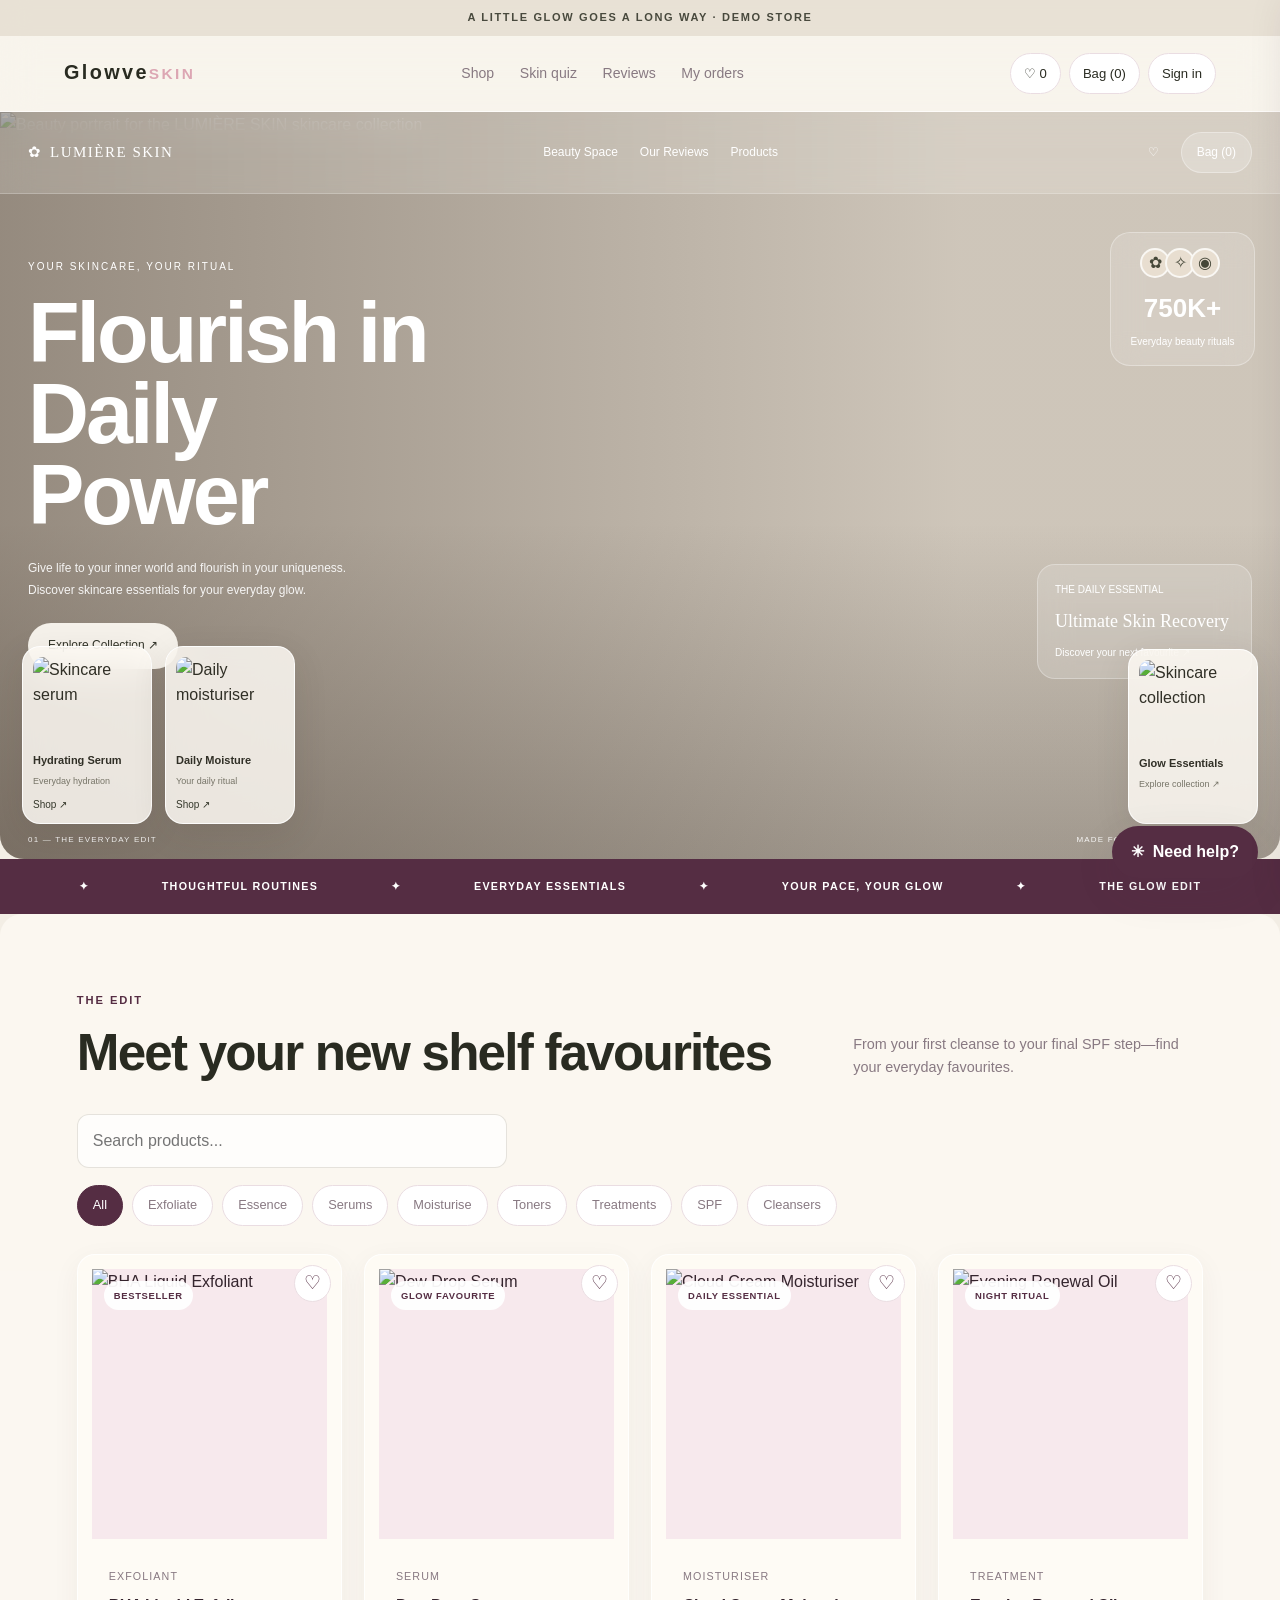
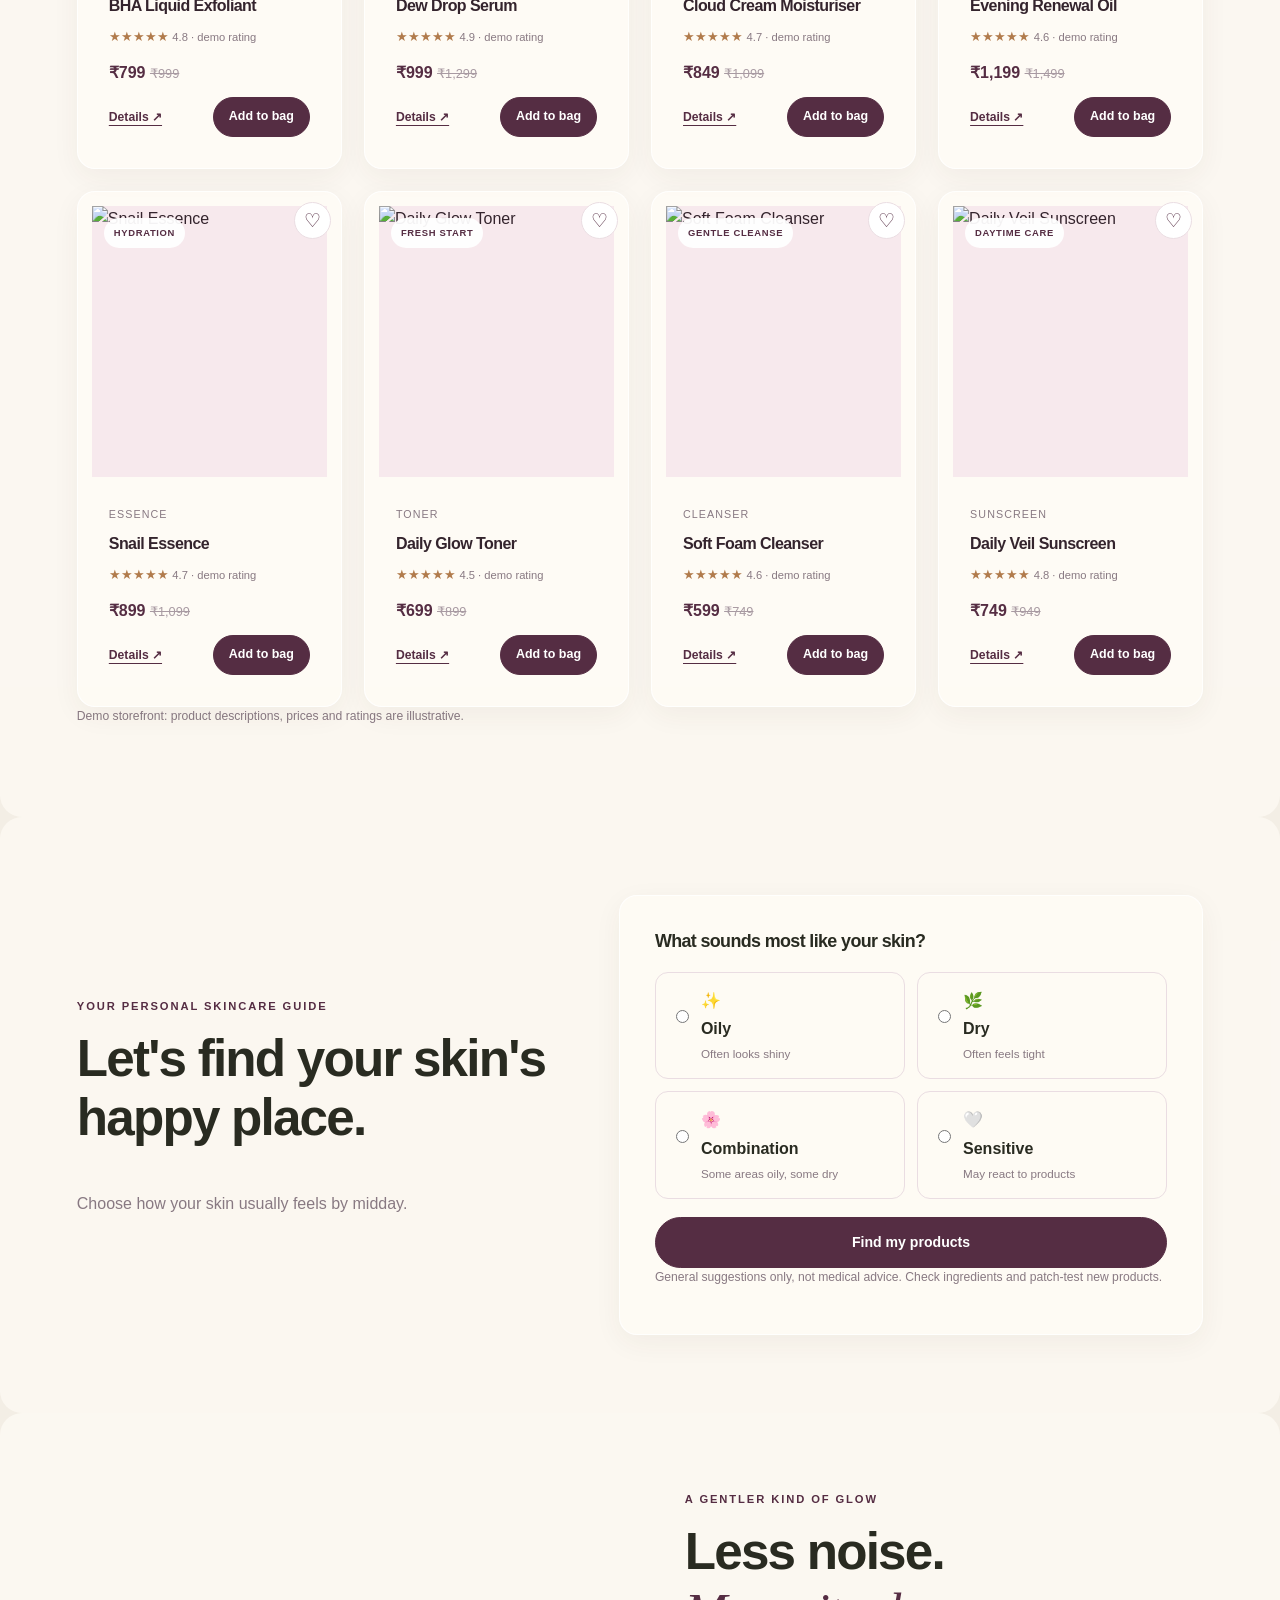
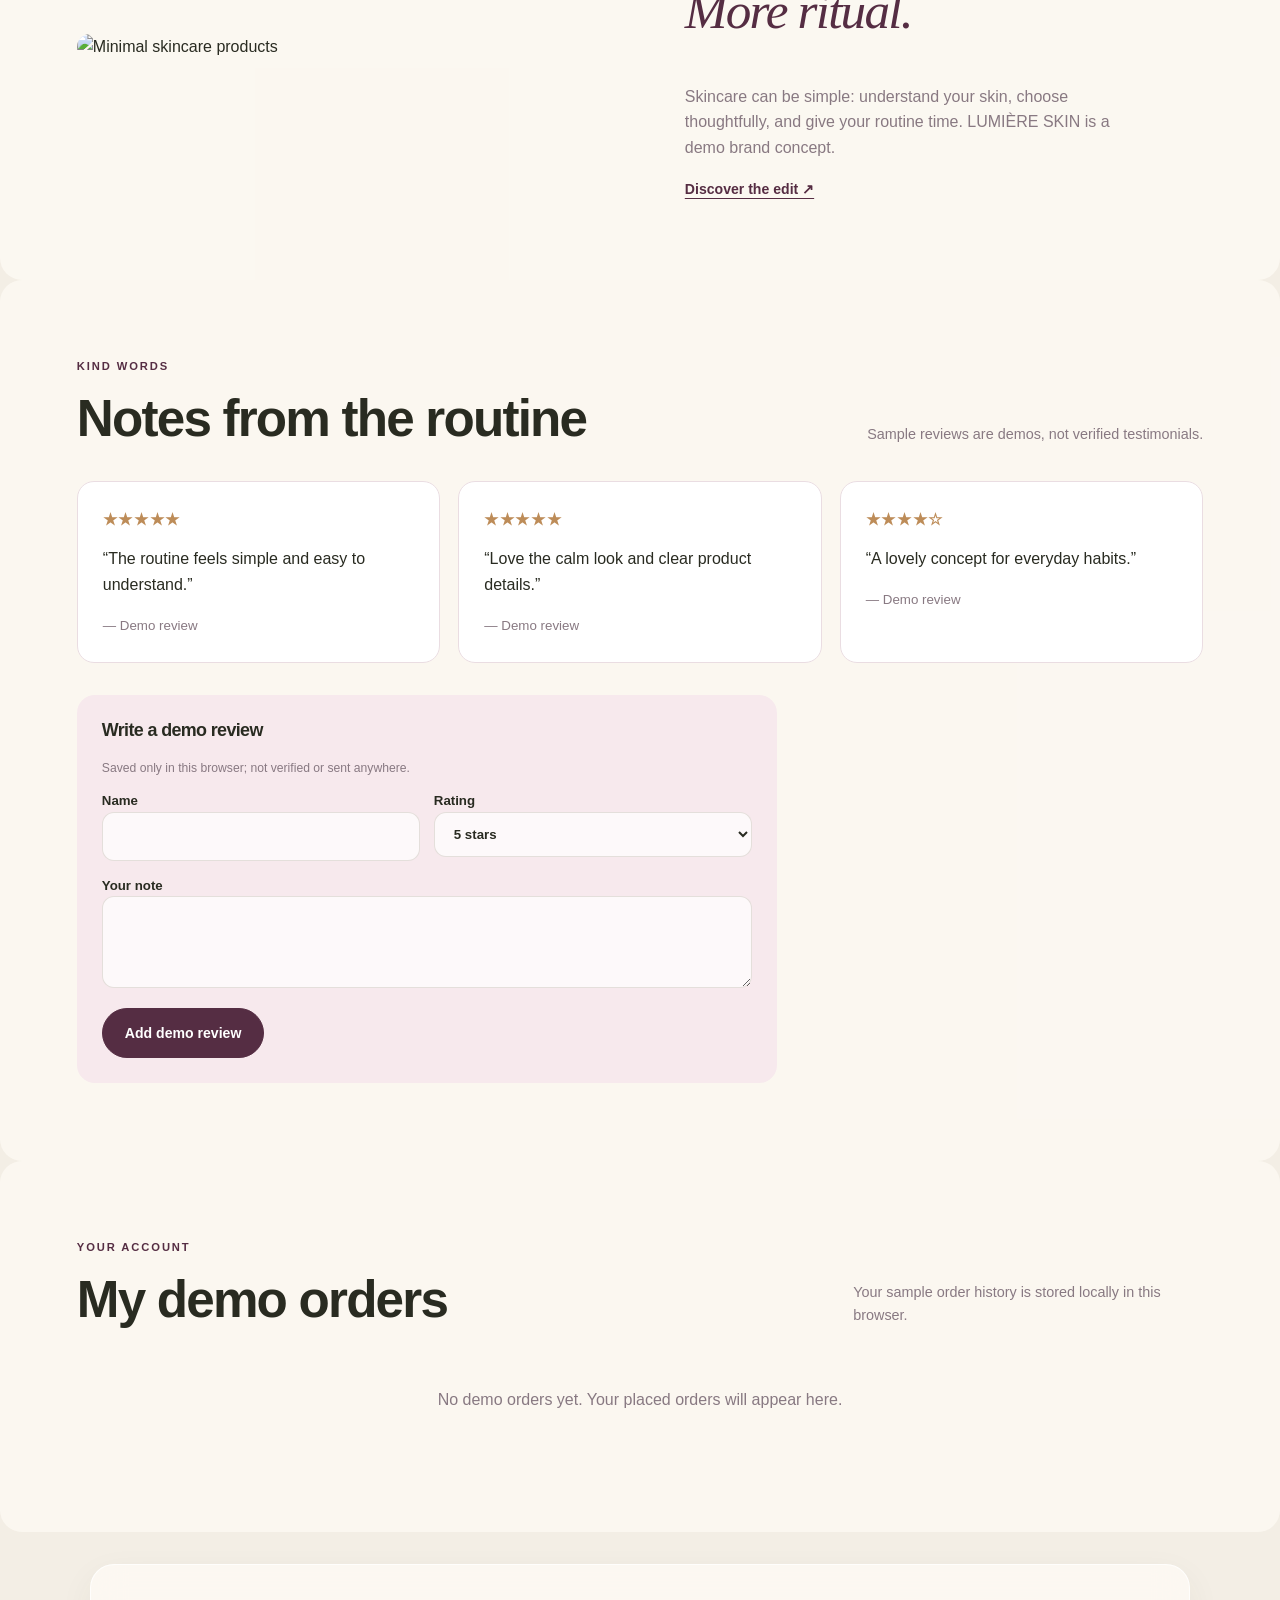
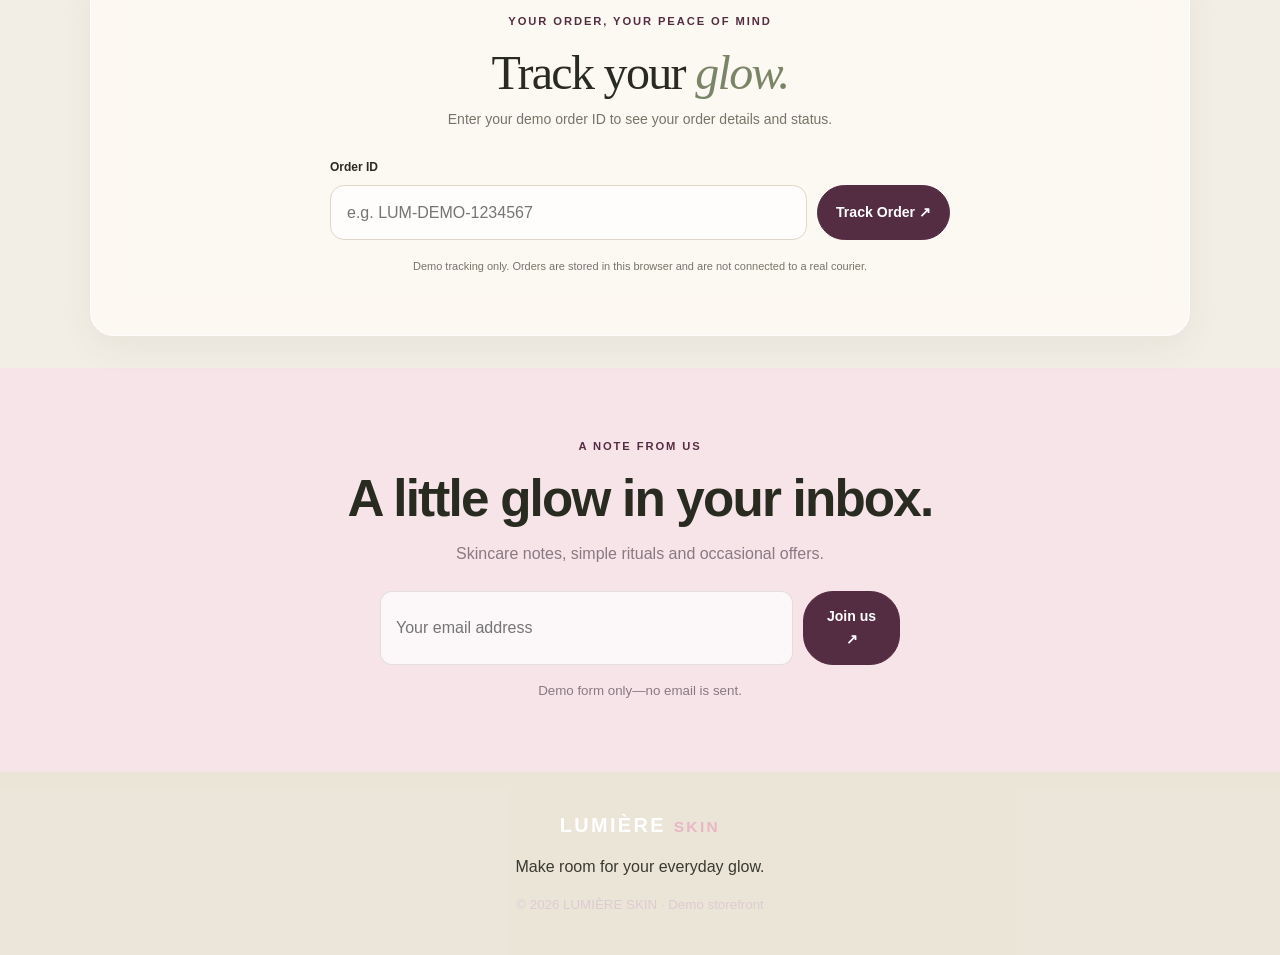
==== index.html @ 2b4facc7 "Add files via upload" ====
<!doctype html>
<html lang="en">
<head>
  <meta charset="UTF-8">
  <meta name="viewport" content="width=device-width, initial-scale=1">  
<title>Glowvé | Modern Skincare & Beauty</title>
  <meta name="description" content="Discover your everyday skincare ritual with LUMIÈRE SKIN. Explore cleansers, serums, moisturisers and more.">
  <meta name="theme-color" content="#f7edf0">
  <link rel="preconnect" href="https://images.unsplash.com">
  <link rel="stylesheet" href="style.css">
  <script src="script.js" defer></script>
</head>
<body>
  <div class="announcement">A LITTLE GLOW GOES A LONG WAY · DEMO STORE</div>

  <header class="header">
    <a class="logo" href="index.html">Glowve<span>SKIN</span></a>
    <button id="menuToggle" class="menu" aria-label="Toggle navigation">☰</button>
    <nav id="nav">
      <a href="#shop">Shop</a>
      <a href="#skin-quiz">Skin quiz</a>
      <a href="#reviews">Reviews</a>
      <a href="#orders">My orders</a>
    </nav>
    <div class="head-actions">
      <button id="wishlistToggle" aria-label="Show wishlist">♡ <span id="wishlistCount">0</span></button>
      <button id="cartOpen">Bag (<span id="headerCartCount">0</span>)</button>
      <button id="loginOpen">Sign in</button>
    </div>
  </header>

  <main>
    


<section class="cream-hero">
  <img
    class="cream-hero-model"
    src="https://images.unsplash.com/photo-1616394584738-fc6e612e71b9?auto=format&fit=crop&w=1800&q=90"
    alt="Beauty portrait for the LUMIÈRE SKIN skincare collection"
  >
  <div class="cream-hero-overlay"></div>

  <header class="cream-hero-nav">
    <a href="index.html" class="cream-brand">✿ <span>LUMIÈRE SKIN</span></a>

    <nav>
      <a href="#shop">Beauty Space</a>
      <a href="#reviews">Our Reviews</a>
      <a href="#shop">Products</a>
    </nav>

    <div class="cream-nav-actions">
      <a href="#shop" aria-label="Shop products">♡</a>
      <button id="cartOpen" type="button">Bag (<span id="headerCartCount">0</span>)</button>
    </div>
  </header>

  <div class="cream-hero-copy">
    <p class="cream-kicker">YOUR SKINCARE, YOUR RITUAL</p>
    <h1>Flourish in<br>Daily Power</h1>
    <p>
      Give life to your inner world and flourish in your uniqueness.
      Discover skincare essentials for your everyday glow.
    </p>
    <a href="#shop" class="cream-shop-button">Explore Collection ↗</a>
  </div>

  <div class="cream-social-proof">
    <div class="cream-avatar-row">
      <span>✿</span><span>✧</span><span>◉</span>
    </div>
    <strong>750K+</strong>
    <p>Everyday beauty rituals</p>
  </div>

  <a href="#shop" class="cream-feature">
    <small>THE DAILY ESSENTIAL</small>
    <strong>Ultimate Skin Recovery</strong>
    <span>Discover your next favourite ↗</span>
  </a>

  <div class="cream-product-card cream-card-left">
    <img src="https://images.unsplash.com/photo-1608248543803-ba4f8c70ae0b?auto=format&fit=crop&w=450&q=80" alt="Skincare serum">
    <strong>Hydrating Serum</strong>
    <small>Everyday hydration</small>
    <a href="#shop">Shop ↗</a>
  </div>

  <div class="cream-product-card cream-card-middle">
    <img src="https://images.unsplash.com/photo-1556229010-6c3f2c9ca5f8?auto=format&fit=crop&w=450&q=80" alt="Daily moisturiser">
    <strong>Daily Moisture</strong>
    <small>Your daily ritual</small>
    <a href="#shop">Shop ↗</a>
  </div>

  <a href="#shop" class="cream-product-card cream-card-right">
    <img src="https://images.unsplash.com/photo-1611930022073-b7a4ba5fcccd?auto=format&fit=crop&w=450&q=80" alt="Skincare collection">
    <strong>Glow Essentials</strong>
    <small>Explore collection ↗</small>
  </a>

  <div class="cream-hero-footer">
    <span>01 — THE EVERYDAY EDIT</span>
    <span>MADE FOR YOUR NATURAL GLOW ✧</span>
  </div>
</section>


    <div class="strip">
      <span>✦</span> THOUGHTFUL ROUTINES <span>✦</span>
      EVERYDAY ESSENTIALS <span>✦</span>
      YOUR PACE, YOUR GLOW <span>✦</span> THE GLOW EDIT
    </div>

    <section class="section" id="shop">
      <div class="section-title">
        <div>
          <p class="eyebrow">THE EDIT</p>
          <h2>Meet your new shelf favourites</h2>
        </div>
        <p>From your first cleanse to your final SPF step—find your everyday favourites.</p>
      </div>

      <div class="tools">
        <input id="productSearch" type="search" placeholder="Search products..." aria-label="Search products">
        <div id="categoryFilters">
          <button class="filter active" data-category="all">All</button>
          <button class="filter" data-category="exfoliant">Exfoliate</button>
          <button class="filter" data-category="essence">Essence</button>
          <button class="filter" data-category="serum">Serums</button>
          <button class="filter" data-category="moisturiser">Moisturise</button>
          <button class="filter" data-category="toner">Toners</button>
          <button class="filter" data-category="treatment">Treatments</button>
          <button class="filter" data-category="sunscreen">SPF</button>
          <button class="filter" data-category="cleanser">Cleansers</button>
        </div>
      </div>
      <div class="products" id="productGrid"></div>
      <p class="note">Demo storefront: product descriptions, prices and ratings are illustrative.</p>
    </section>

    <section class="quiz-section section" id="skin-quiz">
      <div>
        <p class="eyebrow">YOUR PERSONAL SKINCARE GUIDE</p>
        <h2>Let's find your skin's happy place.</h2>
        <p>Choose how your skin usually feels by midday.</p>
      </div>
      <div class="panel">
        <h3>What sounds most like your skin?</h3>
        <div class="quiz-options">
          <label><input type="radio" name="skinType" value="oily"> ✨ <b>Oily</b><small>Often looks shiny</small></label>
          <label><input type="radio" name="skinType" value="dry"> 🌿 <b>Dry</b><small>Often feels tight</small></label>
          <label><input type="radio" name="skinType" value="combination"> 🌸 <b>Combination</b><small>Some areas oily, some dry</small></label>
          <label><input type="radio" name="skinType" value="sensitive"> 🤍 <b>Sensitive</b><small>May react to products</small></label>
        </div>
        <button id="skinQuizSubmit" class="btn wide" type="button">Find my products</button>
        <div id="skinQuizResult" class="result" aria-live="polite" hidden></div>
        <p class="note">General suggestions only, not medical advice. Check ingredients and patch-test new products.</p>
      </div>
    </section>

    <section class="story section" id="story">
      <img src="https://images.unsplash.com/photo-1601049541289-9b1b7bbbfe19?auto=format&fit=crop&w=1000&q=85" alt="Minimal skincare products" loading="lazy">
      <div>
        <p class="eyebrow">A GENTLER KIND OF GLOW</p>
        <h2>Less noise.<br><em>More ritual.</em></h2>
        <p>Skincare can be simple: understand your skin, choose thoughtfully, and give your routine time. LUMIÈRE SKIN is a demo brand concept.</p>
        <a class="text-link" href="#shop">Discover the edit ↗</a>
      </div>
    </section>

    <section class="section" id="reviews">
      <div class="section-title">
        <div><p class="eyebrow">KIND WORDS</p><h2>Notes from the routine</h2></div>
        <p>Sample reviews are demos, not verified testimonials.</p>
      </div>
      <div class="reviews">
        <article><b class="stars">★★★★★</b><p>“The routine feels simple and easy to understand.”</p><small>— Demo review</small></article>
        <article><b class="stars">★★★★★</b><p>“Love the calm look and clear product details.”</p><small>— Demo review</small></article>
        <article><b class="stars">★★★★☆</b><p>“A lovely concept for everyday habits.”</p><small>— Demo review</small></article>
      </div>
      <form id="reviewForm" class="review-form">
        <h3>Write a demo review</h3>
        <p class="note">Saved only in this browser; not verified or sent anywhere.</p>
        <div class="form-row">
          <label>Name<input id="reviewName" maxlength="40" required></label>
          <label>Rating<select id="reviewRating"><option value="5">5 stars</option><option value="4">4 stars</option><option value="3">3 stars</option><option value="2">2 stars</option><option value="1">1 star</option></select></label>
        </div>
        <label>Your note<textarea id="reviewText" maxlength="400" rows="3" required></textarea></label>
        <button class="btn" type="submit">Add demo review</button>
        <div id="userReviews"></div>
      </form>
    </section>

    <section class="section orders-section" id="orders">
      <div class="section-title">
        <div><p class="eyebrow">YOUR ACCOUNT</p><h2>My demo orders</h2></div>
        <p>Your sample order history is stored locally in this browser.</p>
      </div>
      <div id="orderHistory"><p class="empty">Sign in and place a demo order to see it here.</p></div>
    </section>


<section class="order-tracking section" id="order-tracking">
  <div class="tracking-heading">
    <p class="eyebrow">YOUR ORDER, YOUR PEACE OF MIND</p>
    <h2>Track your <em>glow.</em></h2>
    <p>Enter your demo order ID to see your order details and status.</p>
  </div>

  <form id="trackingForm" class="tracking-form">
    <label for="trackingOrderId">Order ID</label>
    <div class="tracking-input-row">
      <input
        id="trackingOrderId"
        type="text"
        placeholder="e.g. LUM-DEMO-1234567"
        autocomplete="off"
        required
      >
      <button type="submit" class="btn">Track Order ↗</button>
    </div>
  </form>

  <div id="trackingResult" class="tracking-result" aria-live="polite" hidden></div>

  <p class="tracking-note">
    Demo tracking only. Orders are stored in this browser and are not connected to a real courier.
  </p>
</section>


    <section class="newsletter">
      <p class="eyebrow">A NOTE FROM US</p>
      <h2>A little glow in your inbox.</h2>
      <p>Skincare notes, simple rituals and occasional offers.</p>
      <form id="newsletterForm">
        <input type="email" id="newsletterEmail" placeholder="Your email address" required>
        <button class="btn">Join us ↗</button>
      </form>
      <small>Demo form only—no email is sent.</small>
    </section>
  </main>

  <footer>
    <a class="logo" href="index.html">LUMIÈRE <span>SKIN</span></a>
    <p>Make room for your everyday glow.</p>
    <small>© <span id="currentYear"></span> LUMIÈRE SKIN · Demo storefront</small>
  </footer>

  <!-- Shopping bag drawer -->
  <div id="cartOverlay" class="overlay"></div>
  <aside id="cartDrawer" class="drawer" aria-hidden="true">
    <div class="drawer-head">
      <div><p class="eyebrow">YOUR LITTLE COLLECTION</p><h2>Your bag (<span id="drawerCartCount">0</span>)</h2></div>
      <button id="cartClose" class="close" aria-label="Close bag">×</button>
    </div>
    <div class="shipping">
      <p id="shippingMessage">Add products to get free shipping.</p>
      <div class="track"><span id="shippingProgress"></span></div>
    </div>
    <div id="cartItems" class="cart-items"></div>
    <div class="coupon">
      <input id="couponInput" placeholder="Coupon code" aria-label="Coupon code">
      <button id="applyCoupon" class="btn" type="button">Apply</button>
    </div>
    <p id="couponMessage" class="note"></p>
    <div class="totals">
      <p>Subtotal <b id="cartSubtotal">₹0</b></p>
      <p>Discount <b id="cartDiscount">₹0</b></p>
      <p>Shipping <b id="cartShipping">₹0</b></p>
      <p class="grand">Total <b id="cartTotal">₹0</b></p>
    </div>
    <button id="checkoutButton" class="btn wide" type="button">Continue to demo checkout</button>
    <p class="note">Demo only. No payment is taken.</p>
  </aside>

  <!-- Demo assistant -->
  <div id="chatBackdrop" class="chat-backdrop" hidden>
    <section class="chat">
      <div class="drawer-head">
        <div><p class="eyebrow">LUMIÈRE ASSIST</p><h2>How can we help?</h2></div>
        <button id="chatClose" class="close" aria-label="Close chat">×</button>
      </div>
      <div id="chatMessages" class="chat-messages" aria-live="polite">
        <p class="bubble bot">Hi! I'm the demo assistant. Ask about shipping, coupons, or products.</p>
      </div>
      <div class="quick">
        <button data-chat="shipping">Shipping</button>
        <button data-chat="coupon">Coupon</button>
        <button data-chat="products">Products</button>
      </div>
      <form id="chatForm">
        <input id="chatInput" placeholder="Type a message..." maxlength="250" required>
        <button class="btn">Send</button>
      </form>
      <small class="note">Automated demo replies only; no live agent.</small>
    </section>
  </div>
  <button id="chatOpen" class="chat-launch">✳ <span>Need help?</span></button>
  <div id="toast" class="toast" role="status"></div>

  <!-- DEMO CHECKOUT: no real login, orders, or payments -->
  <div class="checkout-backdrop" id="checkoutBackdrop" hidden>
    <section class="checkout-modal" role="dialog" aria-modal="true" aria-labelledby="checkoutTitle">
      <button class="checkout-x" id="checkoutClose" aria-label="Close checkout">×</button>
      <div class="checkout-progress">
        <span class="active" data-step-dot="1">1</span><i></i>
        <span data-step-dot="2">2</span><i></i>
        <span data-step-dot="3">3</span>
      </div>
      <p class="eyebrow">LUMIÈRE SKIN · CHECKOUT DEMO</p>
      <h2 id="checkoutTitle">Welcome back</h2>
      <p class="checkout-subtitle" id="checkoutSubtitle">Sign in or create a demo account to continue.</p>
      <div id="checkoutStepContent"></div>
      <p class="checkout-disclaimer">Demo only: do not enter real passwords or payment details. No bank, UPI or card payment is processed. Demo order data stays in this browser.</p>
    </section>
  </div>
</body>
</html>
---- style.css ----
/* ==========================================
   LUMIÈRE SKIN — BLUSH LUXE THEME
   Responsive: mobile, tablet, desktop
========================================== */

:root {
  --bg: #fffaf8;
  --surface: #ffffff;
  --soft-pink: #f6e4e8;
  --pink: #dca6b3;
  --plum: #552d43;
  --plum-dark: #3c1d30;
  --text: #30232b;
  --muted: #887982;
  --line: #eadde2;
  --green: #637b69;
  --radius: 18px;
  --shadow: 0 15px 45px rgba(83, 43, 65, .09);
}

* { box-sizing: border-box; }

html {
  scroll-behavior: smooth;
  scroll-padding-top: 90px;
}

body {
  margin: 0;
  background: var(--bg);
  color: var(--text);
  font-family: "Segoe UI", Arial, sans-serif;
  line-height: 1.6;
  overflow-x: hidden;
}

body.modal-open { overflow: hidden; }

img {
  display: block;
  max-width: 100%;
}

a { color: inherit; text-decoration: none; }

button, input, textarea, select { font: inherit; }

button {
  cursor: pointer;
  -webkit-tap-highlight-color: transparent;
}

button:focus-visible, a:focus-visible, input:focus-visible,
textarea:focus-visible, select:focus-visible {
  outline: 3px solid var(--pink);
  outline-offset: 3px;
}

h1, h2, h3, p { margin-top: 0; }

h1, h2, h3 {
  line-height: 1.15;
  letter-spacing: -.035em;
}

h1, h2 { font-weight: 650; }

h1 { font-size: clamp(2.8rem, 6vw, 5.6rem); }
h2 { font-size: clamp(2rem, 4vw, 3.2rem); }
h3 { font-size: 1.12rem; }

em {
  color: var(--plum);
  font-family: Georgia, serif;
  font-weight: 400;
}

button:disabled {
  opacity: .45;
  cursor: not-allowed;
}

.announcement {
  padding: 9px 12px;
  background: var(--plum);
  color: white;
  text-align: center;
  font-size: .69rem;
  letter-spacing: .15em;
  font-weight: 700;
}

/* Header and navigation */
.header {
  position: sticky;
  z-index: 30;
  top: 0;
  display: flex;
  align-items: center;
  justify-content: space-between;
  gap: 22px;
  padding: 17px clamp(16px, 5vw, 72px);
  background: rgba(255, 250, 248, .94);
  border-bottom: 1px solid rgba(234, 221, 226, .8);
  backdrop-filter: blur(16px);
}

.logo {
  flex-shrink: 0;
  font-size: 1.24rem;
  font-weight: 850;
  letter-spacing: .12em;
  color: var(--plum);
}

.logo span {
  color: var(--pink);
  font-size: .78em;
}

.header nav {
  display: flex;
  align-items: center;
  justify-content: center;
  gap: clamp(12px, 2vw, 28px);
}

.header nav a {
  color: var(--muted);
  font-size: .88rem;
  transition: color .2s;
}

.header nav a:hover { color: var(--plum); }

.head-actions {
  display: flex;
  align-items: center;
  gap: 8px;
}

.head-actions button,
.menu {
  min-height: 40px;
  padding: 9px 13px;
  border: 1px solid var(--line);
  border-radius: 30px;
  background: white;
  color: var(--plum);
  font-size: .82rem;
}

.head-actions button:hover {
  background: var(--soft-pink);
}

.menu {
  display: none;
  font-size: 1.2rem;
}

/* Hero section */
.hero {
  display: grid;
  grid-template-columns: 1fr 1fr;
  align-items: center;
  gap: clamp(28px, 5vw, 80px);
  padding: 65px clamp(20px, 7vw, 110px) 78px;
  background:
    radial-gradient(ellipse at 8% 15%, #f8e8ec 0, transparent 43%),
    linear-gradient(130deg, #fffaf8, #f8edf0 58%, #f2e3e8);
}

.hero-copy { max-width: 610px; }

.eyebrow {
  margin-bottom: 14px;
  color: var(--plum);
  font-size: .7rem;
  font-weight: 800;
  letter-spacing: .17em;
}

.hero-kicker {
  display: inline-block;
  margin-bottom: 16px;
  color: var(--muted);
  font-size: .76rem;
  letter-spacing: .12em;
}

.hero h1 { margin-bottom: 20px; }

.hero-copy > p:not(.eyebrow) {
  max-width: 460px;
  color: var(--muted);
  font-size: 1.04rem;
}

.hero-buttons {
  display: flex;
  align-items: center;
  flex-wrap: wrap;
  gap: 20px;
  margin-top: 28px;
}

.btn {
  display: inline-flex;
  align-items: center;
  justify-content: center;
  gap: 8px;
  min-height: 47px;
  padding: 13px 22px;
  border: 1px solid var(--plum);
  border-radius: 30px;
  background: var(--plum);
  color: white;
  font-weight: 700;
  font-size: .88rem;
  text-align: center;
  transition: transform .22s, background .22s, box-shadow .22s;
}

.btn:hover {
  transform: translateY(-2px);
  background: var(--plum-dark);
  box-shadow: 0 8px 22px rgba(83, 43, 65, .16);
}

.btn.secondary {
  background: white;
  color: var(--plum);
  border-color: var(--line);
}

.btn.secondary:hover { background: var(--soft-pink); }

.btn.small-btn {
  min-height: 38px;
  padding: 9px 15px;
  font-size: .78rem;
}

.btn.wide { width: 100%; }

.text-link {
  color: var(--plum);
  font-size: .88rem;
  font-weight: 750;
  text-decoration: underline;
  text-underline-offset: 4px;
}

.hero-proof {
  display: flex;
  flex-wrap: wrap;
  gap: 16px;
  margin-top: 32px;
  color: var(--muted);
  font-size: .78rem;
}

.hero-pic {
  position: relative;
  max-width: 570px;
  width: 100%;
  justify-self: end;
  animation: floatHero 6s ease-in-out infinite;
}

.hero-image-frame {
  height: clamp(330px, 42vw, 560px);
  overflow: hidden;
  border-radius: 48% 48% 20px 20px;
  background: var(--soft-pink);
  box-shadow: var(--shadow);
}

.hero-image-frame img {
  width: 100%;
  height: 100%;
  object-fit: cover;
}

.stamp {
  position: absolute;
  right: -20px;
  top: 13%;
  display: grid;
  place-content: center;
  width: 105px;
  height: 105px;
  border-radius: 50%;
  background: var(--plum);
  color: white;
  text-align: center;
  font-size: .6rem;
  letter-spacing: .07em;
  transform: rotate(9deg);
}

.stamp b {
  font-family: Georgia, serif;
  font-size: 1.5rem;
  font-weight: 400;
}

.floating-note {
  position: absolute;
  padding: 13px 16px;
  border: 1px solid rgba(255,255,255,.8);
  border-radius: 13px;
  background: rgba(255,255,255,.91);
  box-shadow: var(--shadow);
  color: var(--plum);
  font-size: .78rem;
}

.note-one { bottom: 15%; left: -28px; }
.note-two { right: 12px; bottom: 5%; font-size: .65rem; letter-spacing: .1em; }

.strip {
  display: flex;
  align-items: center;
  justify-content: space-evenly;
  flex-wrap: wrap;
  gap: 14px;
  padding: 19px 20px;
  background: var(--plum);
  color: white;
  font-size: .67rem;
  font-weight: 750;
  letter-spacing: .12em;
}

/* General sections */
.section {
  padding: 78px clamp(18px, 6vw, 88px);
}

.section-title {
  display: flex;
  align-items: end;
  justify-content: space-between;
  gap: 24px;
  margin-bottom: 32px;
}

.section-title h2 { margin-bottom: 0; }

.section-title > p {
  max-width: 350px;
  margin-bottom: 3px;
  color: var(--muted);
  font-size: .9rem;
}

.tools {
  display: grid;
  gap: 17px;
  margin-bottom: 28px;
}

#productSearch,
input, textarea, select {
  width: 100%;
  min-width: 0;
  padding: 13px 15px;
  border: 1px solid var(--line);
  border-radius: 12px;
  background: white;
  color: var(--text);
}

#productSearch { max-width: 430px; }

#categoryFilters {
  display: flex;
  flex-wrap: wrap;
  gap: 9px;
}

.filter {
  padding: 9px 15px;
  border: 1px solid var(--line);
  border-radius: 30px;
  background: white;
  color: var(--muted);
  font-size: .8rem;
  transition: .2s;
}

.filter:hover, .filter.active {
  border-color: var(--plum);
  background: var(--plum);
  color: white;
}

/* Product cards */
.products {
  display: grid;
  grid-template-columns: repeat(4, minmax(0, 1fr));
  gap: 25px 19px;
}

.product-card {
  position: relative;
  min-width: 0;
  overflow: hidden;
  border: 1px solid #f0e5e9;
  border-radius: var(--radius);
  background: var(--surface);
  transition: transform .25s, box-shadow .25s;
}

.product-card:hover {
  transform: translateY(-5px);
  box-shadow: var(--shadow);
}

.product-photo {
  position: relative;
  display: block;
  overflow: hidden;
  aspect-ratio: 4 / 4.6;
  background: #f7e9ed;
}

.product-photo img {
  width: 100%;
  height: 100%;
  object-fit: cover;
  transition: transform .5s;
}

.product-card:hover .product-photo img { transform: scale(1.055); }

.product-tag {
  position: absolute;
  top: 12px;
  left: 12px;
  z-index: 1;
  max-width: calc(100% - 24px);
  padding: 7px 10px;
  border-radius: 30px;
  background: rgba(255,255,255,.94);
  color: var(--plum);
  font-size: .59rem;
  font-weight: 800;
  letter-spacing: .07em;
}

.heart {
  position: absolute;
  top: 12px;
  right: 12px;
  z-index: 2;
  display: grid;
  place-items: center;
  width: 37px;
  height: 37px;
  border: 1px solid var(--line);
  border-radius: 50%;
  background: white;
  color: var(--plum);
  font-size: 1.2rem;
}

.heart.selected { color: #b13f69; }

.product-info { padding: 17px; }

.product-category {
  margin-bottom: 5px;
  color: var(--muted);
  font-size: .67rem;
  text-transform: uppercase;
  letter-spacing: .1em;
}

.product-info h3 {
  margin-bottom: 8px;
  font-size: 1rem;
}

.product-info h3 a:hover { color: var(--plum); }

.rating {
  margin: 0 0 10px;
  color: #b17b4c;
  font-size: .8rem;
}

.rating span {
  color: var(--muted);
  font-size: .7rem;
}

.price {
  display: flex;
  flex-wrap: wrap;
  align-items: center;
  gap: 9px;
  margin-bottom: 13px;
  color: var(--plum);
  font-size: 1rem;
  font-weight: 800;
}

.price del, .detail-prices del {
  color: #a89aa2;
  font-size: .8rem;
  font-weight: 400;
}

.product-actions {
  display: flex;
  align-items: center;
  justify-content: space-between;
  gap: 8px;
}

.product-actions .text-link { font-size: .76rem; }

.note {
  color: var(--muted);
  font-size: .76rem;
  line-height: 1.6;
}

.empty {
  padding: 25px;
  color: var(--muted);
  text-align: center;
}

/* Skin quiz */
.quiz-section {
  display: grid;
  grid-template-columns: .9fr 1.1fr;
  align-items: center;
  gap: clamp(25px, 5vw, 70px);
  background: #f6e8ec;
}

.quiz-section > div:first-child p:not(.eyebrow) { color: var(--muted); }

.panel {
  padding: clamp(20px, 4vw, 35px);
  border: 1px solid white;
  border-radius: 24px;
  background: white;
  box-shadow: var(--shadow);
}

.panel h3 { margin-bottom: 20px; }

.quiz-options {
  display: grid;
  grid-template-columns: repeat(2, minmax(0, 1fr));
  gap: 12px;
  margin-bottom: 18px;
}

.quiz-options label {
  display: grid;
  grid-template-columns: auto 1fr;
  align-items: center;
  gap: 3px 9px;
  padding: 15px;
  border: 1px solid var(--line);
  border-radius: 13px;
  cursor: pointer;
}

.quiz-options input { width: auto; grid-row: span 2; }

.quiz-options small {
  grid-column: 2;
  color: var(--muted);
  font-size: .73rem;
}

.result {
  margin-top: 17px;
  padding: 16px;
  border-radius: 13px;
  background: #f8edf0;
}

/* Story */
.story {
  display: grid;
  grid-template-columns: 1fr 1fr;
  align-items: center;
  gap: clamp(30px, 7vw, 100px);
  background: white;
}

.story > img {
  width: 100%;
  max-height: 520px;
  object-fit: cover;
  border-radius: 25px;
}

.story > div > p:not(.eyebrow) {
  max-width: 460px;
  color: var(--muted);
}

/* Reviews */
.reviews {
  display: grid;
  grid-template-columns: repeat(3, minmax(0, 1fr));
  gap: 18px;
}

.reviews article {
  padding: 25px;
  border: 1px solid var(--line);
  border-radius: 17px;
  background: white;
}

.stars { color: #bd8c58; letter-spacing: .1em; }
.reviews article p { margin: 14px 0; }
.reviews article small { color: var(--muted); }

.review-form {
  max-width: 700px;
  margin-top: 32px;
  padding: 25px;
  border-radius: 18px;
  background: #f7e9ed;
}

.review-form label, .checkout-form label {
  display: block;
  margin-bottom: 14px;
  font-size: .83rem;
  font-weight: 650;
}

.form-row {
  display: grid;
  grid-template-columns: repeat(2, minmax(0, 1fr));
  gap: 14px;
}

.user-review {
  margin-top: 15px;
  padding: 15px;
  border-radius: 12px;
  background: white;
}

.user-review b { color: #b17b4c; }

/* Orders */
.orders-section { background: white; }

.order-card {
  display: grid;
  grid-template-columns: 1fr auto;
  gap: 15px;
  margin-bottom: 14px;
  padding: 22px;
  border: 1px solid var(--line);
  border-radius: 16px;
}

.order-card h3 { margin: 5px 0; }
.order-card p { margin: 5px 0; }
.order-card small { color: var(--muted); }
.order-card details { grid-column: 1 / -1; }
.order-card summary { cursor: pointer; color: var(--plum); }

/* Newsletter and footer */
.newsletter {
  padding: 70px 20px;
  background: var(--soft-pink);
  text-align: center;
}

.newsletter h2 { margin-bottom: 12px; }
.newsletter > p:not(.eyebrow) { color: var(--muted); }

.newsletter form {
  display: flex;
  max-width: 520px;
  gap: 10px;
  margin: 25px auto 12px;
}

.newsletter form input { min-width: 0; }
.newsletter small { color: var(--muted); }

footer {
  padding: 38px 20px;
  background: var(--plum-dark);
  color: white;
  text-align: center;
}

footer .logo { color: white; }
footer .logo span { color: #e8b6c5; }
footer p { margin: 12px 0; }
footer small { color: #ddcbd4; }

/* Product details */
.detail-page {
  max-width: 1440px;
  margin: 0 auto;
  padding: 25px clamp(18px, 6vw, 80px) 60px;
}

.breadcrumbs {
  margin-bottom: 30px;
  color: var(--muted);
  font-size: .82rem;
}

.breadcrumbs a:hover { color: var(--plum); }

.product-detail-layout {
  display: grid;
  grid-template-columns: 1fr 1fr;
  align-items: start;
  gap: clamp(28px, 6vw, 80px);
}

.detail-image-wrap {
  position: relative;
  overflow: hidden;
  min-width: 0;
  border-radius: 25px;
  background: #f6e5ea;
}

.detail-image-wrap > img {
  width: 100%;
  max-height: 680px;
  aspect-ratio: 4 / 4.6;
  object-fit: cover;
}

.detail-image-wrap .product-tag { top: 18px; left: 18px; }

.detail-info { padding: 10px 0; }
.detail-info h1 { font-size: clamp(2.2rem, 4.2vw, 4rem); }

.detail-prices {
  display: flex;
  align-items: center;
  gap: 13px;
  margin: 18px 0;
}

.detail-prices strong {
  color: var(--plum);
  font-size: 1.6rem;
}

#detailDescription {
  color: var(--muted);
  font-size: 1rem;
}

.detail-quantity {
  display: flex;
  align-items: center;
  gap: 18px;
  margin: 24px 0 18px;
}

.detail-quantity > label { font-size: .85rem; font-weight: 700; }

.detail-quantity .qty-controls { margin: 0; }

.detail-quantity input {
  width: 54px;
  padding: 6px;
  border: 0;
  text-align: center;
}

.detail-buttons {
  display: grid;
  grid-template-columns: 1fr 1fr;
  gap: 10px;
  margin-bottom: 25px;
}

.detail-benefits {
  margin: 20px 0;
  padding: 18px;
  border-radius: 13px;
  background: #f8edf0;
}

.detail-benefits p { margin: 6px 0; font-size: .84rem; }

.detail-accordion {
  border-bottom: 1px solid var(--line);
  padding: 16px 0;
}

.detail-accordion summary {
  cursor: pointer;
  font-weight: 700;
}

.detail-accordion p {
  margin: 12px 0 0;
  color: var(--muted);
  font-size: .87rem;
}

.related-products { padding-left: 0; padding-right: 0; }

/* Cart drawer */
.overlay {
  position: fixed;
  z-index: 49;
  inset: 0;
  background: rgba(32, 17, 26, .45);
  opacity: 0;
  pointer-events: none;
  transition: opacity .25s;
}

.overlay.show {
  opacity: 1;
  pointer-events: auto;
}

.drawer {
  position: fixed;
  z-index: 50;
  top: 0;
  right: 0;
  display: flex;
  flex-direction: column;
  width: min(440px, 100%);
  height: 100dvh;
  padding: 25px;
  overflow-y: auto;
  background: var(--bg);
  box-shadow: -12px 0 40px rgba(50, 20, 38, .12);
  transform: translateX(105%);
  transition: transform .3s ease;
}

.drawer.open { transform: translateX(0); }

.drawer-head {
  display: flex;
  align-items: center;
  justify-content: space-between;
  gap: 15px;
}

.drawer-head h2 { margin-bottom: 0; font-size: 1.7rem; }
.drawer-head .eyebrow { margin-bottom: 5px; }

.close, .checkout-x {
  display: grid;
  place-items: center;
  flex-shrink: 0;
  width: 42px;
  height: 42px;
  border: 1px solid var(--line);
  border-radius: 50%;
  background: white;
  color: var(--plum);
  font-size: 1.6rem;
}

.shipping {
  margin: 22px 0;
  padding: 15px;
  border-radius: 13px;
  background: var(--soft-pink);
}

.shipping p { margin-bottom: 10px; font-size: .8rem; }

.track {
  height: 6px;
  overflow: hidden;
  border-radius: 10px;
  background: #e6cbd5;
}

.track span {
  display: block;
  width: 0;
  height: 100%;
  border-radius: inherit;
  background: var(--plum);
  transition: width .3s;
}

.cart-items {
  display: grid;
  gap: 15px;
}

.cart-line {
  display: grid;
  grid-template-columns: 83px 1fr;
  gap: 14px;
  padding-bottom: 15px;
  border-bottom: 1px solid var(--line);
}

.cart-line > img {
  width: 83px;
  height: 100px;
  object-fit: cover;
  border-radius: 12px;
}

.cart-line-info { min-width: 0; }
.cart-line-info strong { display: block; margin-bottom: 4px; font-size: .88rem; }
.cart-line-info > span { color: var(--plum); font-weight: 750; }

.qty-controls {
  display: flex;
  align-items: center;
  gap: 10px;
  margin-top: 8px;
}

.qty-controls button {
  display: grid;
  place-items: center;
  width: 30px;
  height: 30px;
  border: 1px solid var(--line);
  border-radius: 50%;
  background: white;
  color: var(--plum);
}

.qty-controls .remove {
  width: auto;
  padding: 4px 8px;
  border: 0;
  color: #a34c69;
  font-size: .75rem;
}

.coupon {
  display: flex;
  gap: 9px;
  margin-top: 20px;
}

.coupon input { min-width: 0; }
.coupon .btn { min-height: 43px; padding: 10px 15px; }

.totals {
  margin: 18px 0;
  padding-top: 13px;
  border-top: 1px solid var(--line);
}

.totals p, .checkout-summary p {
  display: flex;
  justify-content: space-between;
  gap: 15px;
  margin-bottom: 9px;
  font-size: .88rem;
}

.grand {
  padding-top: 10px;
  border-top: 1px solid var(--line);
  color: var(--plum);
  font-size: 1.08rem !important;
  font-weight: 800;
}

/* Checkout modal */
.checkout-backdrop {
  position: fixed;
  z-index: 100;
  inset: 0;
  display: grid;
  place-items: center;
  padding: 20px;
  overflow-y: auto;
  background: rgba(38, 18, 30, .64);
  backdrop-filter: blur(5px);
}

.checkout-backdrop[hidden], .chat-backdrop[hidden] { display: none; }

.checkout-modal {
  position: relative;
  width: min(590px, 100%);
  max-height: min(90dvh, 900px);
  padding: clamp(20px, 4vw, 36px);
  overflow-y: auto;
  border-radius: 23px;
  background: var(--bg);
  box-shadow: 0 25px 100px rgba(0,0,0,.22);
}

.checkout-x { position: absolute; top: 16px; right: 16px; }

.checkout-progress {
  display: flex;
  align-items: center;
  justify-content: center;
  gap: 9px;
  margin: 8px 45px 25px;
}

.checkout-progress span {
  display: grid;
  place-items: center;
  width: 31px;
  height: 31px;
  border: 1px solid var(--line);
  border-radius: 50%;
  background: white;
  color: var(--muted);
  font-size: .8rem;
}

.checkout-progress span.active,
.checkout-progress span.complete {
  border-color: var(--plum);
  background: var(--plum);
  color: white;
}

.checkout-progress i { flex: 1; height: 1px; background: var(--line); }

.checkout-modal h2 {
  margin: 0 0 9px;
  font-size: clamp(1.8rem, 5vw, 2.6rem);
}

.checkout-subtitle { color: var(--muted); font-size: .88rem; }

.checkout-form { margin-top: 20px; }
.checkout-form input, .checkout-form textarea { margin-top: 6px; }

.checkout-form .btn { margin-top: 8px; }

.checkout-disclaimer {
  margin: 20px 0 0;
  padding-top: 14px;
  border-top: 1px solid var(--line);
  color: var(--muted);
  font-size: .72rem;
}

.checkout-summary {
  margin: 18px 0;
  padding: 17px;
  border-radius: 14px;
  background: white;
}

.delivery-preview {
  margin-bottom: 18px;
  padding: 17px;
  border-radius: 14px;
  background: #f7e9ed;
  overflow-wrap: anywhere;
}

.delivery-preview p { margin: 5px 0; font-size: .85rem; }

.payment-option {
  display: grid !important;
  grid-template-columns: auto 1fr;
  gap: 5px 10px !important;
  padding: 13px;
  border: 1px solid var(--line);
  border-radius: 12px;
  background: white;
  cursor: pointer;
}

.payment-option input {
  width: auto;
  grid-row: span 2;
  margin-top: 3px;
}

.payment-option small { color: var(--muted); font-weight: 400; }

.confirmation { padding-top: 12px; text-align: center; }

.success-mark {
  display: grid;
  place-items: center;
  width: 68px;
  height: 68px;
  margin: 0 auto 20px;
  border-radius: 50%;
  background: #e4efe6;
  color: #386a46;
  font-size: 2rem;
}

.confirmation p { overflow-wrap: anywhere; }

/* Demo chat */
.chat-launch {
  position: fixed;
  z-index: 40;
  right: 22px;
  bottom: 22px;
  display: flex;
  align-items: center;
  gap: 9px;
  min-height: 51px;
  padding: 13px 19px;
  border: 0;
  border-radius: 35px;
  background: var(--plum);
  color: white;
  box-shadow: var(--shadow);
  font-weight: 750;
}

.chat-backdrop {
  position: fixed;
  z-index: 80;
  inset: 0;
  display: grid;
  place-items: end;
  padding: 20px;
  background: rgba(32, 17, 26, .25);
}

.chat {
  width: min(390px, 100%);
  max-height: min(640px, 85dvh);
  display: flex;
  flex-direction: column;
  gap: 15px;
  padding: 20px;
  border: 1px solid var(--line);
  border-radius: 22px;
  background: var(--bg);
  box-shadow: var(--shadow);
}

.chat h2 { font-size: 1.5rem; }
.chat-messages { display: grid; gap: 10px; overflow-y: auto; min-height: 90px; }
.bubble { max-width: 90%; margin: 0; padding: 11px 13px; border-radius: 13px; font-size: .84rem; }
.bubble.bot { background: var(--soft-pink); }
.bubble.user { justify-self: end; background: var(--plum); color: white; }
.quick { display: flex; flex-wrap: wrap; gap: 7px; }
.quick button { padding: 7px 11px; border: 1px solid var(--line); border-radius: 20px; background: white; font-size: .76rem; }
.chat form { display: flex; gap: 8px; }
.chat form input { min-width: 0; }
.chat form .btn { min-height: 43px; padding: 9px 13px; }

/* Toast */
.toast {
  position: fixed;
  z-index: 120;
  left: 50%;
  bottom: 25px;
  max-width: calc(100vw - 32px);
  padding: 13px 20px;
  border-radius: 30px;
  background: var(--plum-dark);
  color: white;
  text-align: center;
  font-size: .86rem;
  opacity: 0;
  pointer-events: none;
  transform: translate(-50%, 15px);
  transition: .25s;
}

.toast.show { opacity: 1; transform: translate(-50%, 0); }

/* Animations */
@keyframes floatHero {
  0%, 100% { transform: translateY(0); }
  50% { transform: translateY(-8px); }
}

.reveal, .product-card, .story, .reviews article {
  animation: fadeUp .65s both;
}

.revealed { animation: fadeUp .65s both; }

@keyframes fadeUp {
  from { opacity: 0; transform: translateY(18px); }
  to { opacity: 1; transform: translateY(0); }
}

/* Tablet */
@media (max-width: 1050px) {
  .header { gap: 12px; padding-inline: 22px; }
  .header nav { gap: 12px; }
  .head-actions { gap: 5px; }
  .head-actions button { padding-inline: 10px; }
  .products { grid-template-columns: repeat(3, minmax(0, 1fr)); }
  .hero { padding-inline: 35px; }
}

/* Mobile */
@media (max-width: 760px) {
  html { scroll-padding-top: 72px; }

  .announcement {
    padding: 8px 7px;
    font-size: .58rem;
    letter-spacing: .09em;
  }

  .header {
    display: grid;
    grid-template-columns: 1fr auto;
    gap: 10px;
    padding: 13px 15px;
  }

  .logo { font-size: 1.05rem; }
  .menu { display: block; }

  .header nav {
    display: none;
    grid-column: 1 / -1;
    align-items: stretch;
    gap: 0;
    padding: 7px 0;
    border-top: 1px solid var(--line);
  }

  .header nav.nav-open { display: grid; }

  .header nav a {
    padding: 12px 5px;
    border-bottom: 1px solid var(--line);
  }

  .head-actions {
    grid-column: 1 / -1;
    display: grid;
    grid-template-columns: repeat(3, minmax(0, 1fr));
    gap: 7px;
  }

  .head-actions button {
    min-width: 0;
    min-height: 39px;
    padding: 8px 6px;
    font-size: .76rem;
  }

  .hero {
    grid-template-columns: 1fr;
    gap: 32px;
    padding: 44px 20px 50px;
  }

  .hero h1 { font-size: clamp(2.65rem, 12vw, 4.1rem); }
  .hero-copy > p:not(.eyebrow) { font-size: .95rem; }
  .hero-pic { justify-self: center; width: 92%; }
  .hero-image-frame { height: min(105vw, 430px); }
  .stamp { right: -12px; width: 86px; height: 86px; font-size: .52rem; }
  .stamp b { font-size: 1.2rem; }
  .note-one { left: -10px; bottom: 12%; }
  .note-two { right: 8px; }

  .strip { justify-content: center; gap: 10px; font-size: .57rem; }

  .section { padding: 53px 17px; }

  .section-title {
    align-items: start;
    flex-direction: column;
    gap: 12px;
    margin-bottom: 23px;
  }

  .section-title h2 { font-size: 2rem; }
  .section-title > p { font-size: .85rem; }

  .tools { gap: 13px; }
  #productSearch { max-width: none; }
  #categoryFilters { flex-wrap: nowrap; overflow-x: auto; padding-bottom: 7px; }
  #categoryFilters .filter { flex: 0 0 auto; }

  .products { grid-template-columns: repeat(2, minmax(0, 1fr)); gap: 14px 11px; }

  .product-card { border-radius: 14px; }
  .product-photo { aspect-ratio: 4 / 4.8; }
  .product-tag { top: 8px; left: 8px; padding: 6px 8px; font-size: .5rem; }
  .heart { top: 8px; right: 8px; width: 32px; height: 32px; }
  .product-info { padding: 11px; }
  .product-category { font-size: .58rem; }
  .product-info h3 { font-size: .87rem; line-height: 1.35; }
  .rating { font-size: .7rem; }
  .rating span { display: block; margin-top: 2px; font-size: .64rem; }
  .price { gap: 6px; font-size: .9rem; }
  .price del { font-size: .69rem; }
  .product-actions { align-items: stretch; flex-direction: column; gap: 9px; }
  .product-actions .text-link { font-size: .74rem; }
  .product-actions .btn { width: 100%; min-height: 37px; padding: 8px 7px; font-size: .72rem; }

  .quiz-section, .story { grid-template-columns: 1fr; gap: 25px; }
  .quiz-options { grid-template-columns: 1fr 1fr; }
  .quiz-options label { padding: 11px 9px; font-size: .83rem; }
  .quiz-options small { font-size: .68rem; }
  .story > img { max-height: 360px; }

  .reviews { grid-template-columns: 1fr; }
  .reviews article { padding: 20px; }
  .review-form { padding: 18px; }

  .form-row { grid-template-columns: 1fr; gap: 0; }

  .newsletter { padding: 50px 17px; }
  .newsletter form { flex-direction: column; }
  .newsletter form .btn { width: 100%; }

  .detail-page { padding: 20px 16px 45px; }
  .breadcrumbs { margin-bottom: 20px; }
  .product-detail-layout { grid-template-columns: 1fr; gap: 25px; }
  .detail-image-wrap > img { max-height: 460px; aspect-ratio: 4 / 4.3; }
  .detail-info h1 { font-size: 2.4rem; }
  .detail-buttons { grid-template-columns: 1fr; }
  .related-products { padding-top: 40px; }

  .drawer { padding: 19px 16px; }
  .drawer-head h2 { font-size: 1.45rem; }
  .cart-line { grid-template-columns: 72px 1fr; }
  .cart-line > img { width: 72px; height: 88px; }
  .qty-controls { gap: 8px; }

  .checkout-backdrop { align-items: end; padding: 0; }
  .checkout-modal {
    width: 100%;
    max-height: 94dvh;
    padding: 25px 18px calc(22px + env(safe-area-inset-bottom));
    border-radius: 23px 23px 0 0;
  }

  .checkout-x { top: 12px; right: 12px; }
  .checkout-progress { margin: 10px 35px 22px; }
  .checkout-modal h2 { font-size: 2rem; }
  .checkout-form label { font-size: .8rem; }
  .checkout-form input, .checkout-form textarea { font-size: 16px; }
  .checkout-form .form-row { grid-template-columns: 1fr 1fr; gap: 9px; }
  .checkout-form .form-row .btn { padding: 11px 8px; font-size: .8rem; }

  .chat-backdrop { padding: 10px; }
  .chat { width: 100%; max-height: 80dvh; padding: 16px; }
  .chat-launch { right: 13px; bottom: 13px; min-height: 46px; padding: 11px 15px; }
  .chat-launch span { font-size: .8rem; }

  .order-card { grid-template-columns: 1fr; padding: 17px; }
  .order-card details { grid-column: auto; }
  .toast { bottom: 76px; }
}

/* Very small phones */
@media (max-width: 370px) {
  .logo { font-size: .94rem; }
  .products { gap: 10px 8px; }
  .product-info { padding: 9px; }
  .product-info h3 { font-size: .8rem; }
  .product-actions .btn { font-size: .67rem; }
  .quiz-options { grid-template-columns: 1fr; }
}

/* Accessibility: respect reduced-motion preference */
@media (prefers-reduced-motion: reduce) {
  *, *::before, *::after {
    scroll-behavior: auto !important;
    animation-duration: .01ms !important;
    animation-iteration-count: 1 !important;
    transition-duration: .01ms !important;
  }
}

/* PRODUCT DISPLAY FIX */
#productGrid,
#relatedProducts {
  display: grid !important;
  grid-template-columns: repeat(4, minmax(0, 1fr));
  gap: 22px;
  width: 100%;
  margin-top: 24px;
}

.product-card {
  display: block !important;
  min-width: 0;
  overflow: hidden;
  padding: 14px;
  border-radius: 16px;
  background: #fff;
  color: #34242d;
  border: 1px solid #eadde2;
}

.product-card .photo-wrap {
  display: block;
  position: relative;
  overflow: hidden;
  border-radius: 12px;
  background: #f8edf1;
}

.product-card .photo-wrap img {
  display: block;
  width: 100%;
  height: 240px;
  object-fit: cover;
}

.product-card h3,
.product-card p,
.product-card .price,
.product-card .card-actions {
  display: block;
  margin: 12px 0;
}

.product-card .card-actions {
  display: flex;
  flex-wrap: wrap;
  align-items: center;
  gap: 10px;
}

.product-card .heart {
  position: absolute;
  top: 10px;
  right: 10px;
  z-index: 2;
}

@media (max-width: 900px) {
  #productGrid,
  #relatedProducts {
    grid-template-columns: repeat(2, minmax(0, 1fr));
    gap: 14px;
  }

  .product-card .photo-wrap img {
    height: 190px;
  }
}

@media (max-width: 380px) {
  .product-card {
    padding: 8px;
  }

  .product-card .photo-wrap img {
    height: 145px;
  }
}

/* LUMIERE SKIN - EDITORIAL HERO */
.reference-hero {
  --hero-green: #243d20;
  display: grid;
  grid-template-columns: 1.02fr 1.08fr 190px;
  min-height: 580px;
  width: 100%;
  overflow: hidden;
  background: #fff;
  color: var(--hero-green);
  border-radius: 0 0 18px 18px;
}

.reference-copy {
  padding: 48px 12px 32px 32px;
  display: flex;
  flex-direction: column;
  align-items: flex-start;
  justify-content: center;
  min-width: 0;
  z-index: 1;
}

.reference-eyebrow {
  font-size: 10px;
  letter-spacing: 2px;
  font-weight: 700;
  margin: 0 0 16px;
}

.reference-copy h1 {
  font-family: Georgia, "Times New Roman", serif;
  font-size: clamp(48px, 5.3vw, 82px);
  line-height: .96;
  letter-spacing: -3px;
  font-weight: 400;
  margin: 0 0 24px;
}

.reference-copy h1 span {
  border-bottom: 2px solid var(--hero-green);
  padding-right: 30px;
}

.reference-description {
  color: #5e675a;
  font-size: 13px;
  line-height: 1.8;
  max-width: 360px;
  margin-bottom: 20px;
}

.reference-product {
  display: flex;
  align-items: center;
  gap: 12px;
  margin: 0 0 22px;
}

.product-code {
  background: var(--hero-green);
  color: white;
  padding: 8px 12px;
  border-radius: 30px;
  font-size: 11px;
  font-weight: 700;
}

.reference-product strong,
.reference-product small {
  display: block;
}

.reference-product strong {
  font-size: 10px;
  letter-spacing: .5px;
}

.reference-product small {
  font-size: 10px;
  color: #777;
  margin-top: 5px;
}

.reference-benefits {
  display: flex;
  align-items: center;
  gap: 10px;
  margin-bottom: 22px;
}

.reference-benefits > span {
  width: 48px;
  height: 48px;
  display: flex;
  flex-direction: column;
  justify-content: center;
  align-items: center;
  background: #f0f3e9;
  border-radius: 50%;
  font-size: 18px;
}

.reference-benefits small {
  font-size: 8px;
  margin-top: 2px;
}

.reference-cta {
  display: inline-block;
  padding: 12px 18px;
  background: var(--hero-green);
  color: white;
  text-decoration: none;
  border-radius: 30px;
  font-size: 12px;
  transition: transform .2s, background .2s;
}

.reference-cta:hover {
  transform: translateY(-2px);
  background: #3c5934;
}

.reference-model {
  min-width: 0;
  position: relative;
  display: flex;
  align-items: flex-end;
  justify-content: center;
  overflow: hidden;
  background: #f5eee9;
}

.reference-model > img {
  width: 100%;
  height: 100%;
  min-height: 580px;
  object-fit: cover;
  object-position: center top;
  display: block;
}

.reference-star {
  position: absolute;
  color: var(--hero-green);
  font-size: 40px;
}

.star-one {
  top: 40px;
  left: 15px;
}

.star-two {
  top: 100px;
  right: 20px;
  font-size: 28px;
}

.reference-caption {
  position: absolute;
  bottom: 18px;
  left: 50%;
  transform: translateX(-50%);
  background: rgba(255, 255, 255, .88);
  padding: 10px 14px;
  border-radius: 30px;
  white-space: nowrap;
  font-size: 9px;
  letter-spacing: 1px;
  color: var(--hero-green);
}

.reference-panels {
  display: grid;
  grid-template-columns: 1fr 1fr;
  gap: 5px;
  padding-left: 5px;
  background: #edf3eb;
}

.reference-panel {
  position: relative;
  display: flex;
  align-items: center;
  justify-content: center;
  min-width: 0;
  overflow: hidden;
  border-radius: 28px;
  color: #fff;
  text-decoration: none;
}

.panel-light {
  background: #899f89;
}

.panel-dark {
  background: #4c684f;
}

.panel-arrow {
  position: absolute;
  top: 12px;
  width: 38px;
  height: 38px;
  border-radius: 50%;
  background: #fff;
  color: var(--hero-green);
  display: grid;
  place-items: center;
  font-size: 24px;
}

.panel-label {
  writing-mode: vertical-rl;
  transform: rotate(180deg);
  font-size: 10px;
  letter-spacing: 1.5px;
  text-align: center;
}

.panel-code {
  position: absolute;
  bottom: 18%;
  border: 1px solid rgba(255,255,255,.7);
  padding: 5px 8px;
  border-radius: 30px;
  font-size: 10px;
}

@media (max-width: 1000px) {
  .reference-hero {
    grid-template-columns: 1fr 1fr 125px;
    min-height: 480px;
  }

  .reference-copy {
    padding-left: 22px;
  }

  .reference-copy h1 {
    font-size: clamp(44px, 6vw, 65px);
  }

  .reference-model > img {
    min-height: 480px;
  }

  .reference-panels {
    gap: 4px;
  }

  .panel-label {
    font-size: 8px;
  }
}

@media (max-width: 650px) {
  .reference-hero {
    grid-template-columns: 1fr 1fr;
    min-height: auto;
    border-radius: 0 0 14px 14px;
  }

  .reference-copy {
    padding: 30px 8px 28px 18px;
  }

  .reference-eyebrow {
    font-size: 8px;
    letter-spacing: 1px;
  }

  .reference-copy h1 {
    font-size: clamp(39px, 8.5vw, 57px);
    letter-spacing: -2px;
    margin-bottom: 18px;
  }

  .reference-description {
    font-size: 11px;
    line-height: 1.6;
  }

  .reference-benefits {
    gap: 5px;
    flex-wrap: wrap;
  }

  .reference-benefits > span {
    width: 35px;
    height: 35px;
    font-size: 14px;
  }

  .reference-benefits small {
    font-size: 7px;
  }

  .reference-cta {
    padding: 10px 12px;
    font-size: 10px;
  }

  .reference-model {
    min-height: 410px;
  }

  .reference-model > img {
    min-height: 410px;
    object-position: 50% top;
  }

  .reference-caption {
    font-size: 7px;
    padding: 8px 9px;
  }

  .reference-panels {
    grid-column: 1 / -1;
    grid-template-columns: 1fr 1fr;
    min-height: 100px;
    padding: 5px 0 0;
    gap: 5px;
  }

  .reference-panel {
    min-height: 100px;
    border-radius: 14px;
  }

  .panel-arrow {
    top: 8px;
    width: 28px;
    height: 28px;
    font-size: 18px;
  }

  .panel-label {
    writing-mode: initial;
    transform: none;
    padding: 0 12px;
    margin-top: 20px;
    font-size: 8px;
    letter-spacing: .5px;
  }

  .panel-code {
    bottom: 5px;
    right: 8px;
    font-size: 8px;
    padding: 3px 6px;
  }
}

@media (max-width: 380px) {
  .reference-copy {
    padding-left: 12px;
  }

  .reference-copy h1 {
    font-size: 36px;
  }

  .reference-model,
  .reference-model > img {
    min-height: 350px;
  }

  .reference-product small {
    font-size: 8px;
  }
}

/* CINEMATIC LUXURY SKINCARE HERO */
.cinema-hero {
  position: relative;
  isolation: isolate;
  width: 100%;
  min-height: 610px;
  overflow: hidden;
  color: #fff;
  background: #382319;
  font-family: Arial, sans-serif;
}

.cinema-background {
  position: absolute;
  inset: 0;
  z-index: -3;
  background-image: url("https://images.unsplash.com/photo-1616394584738-fc6e612e71b9?auto=format&fit=crop&w=2000&q=90");
  background-size: cover;
  background-position: center 38%;
  transform: scale(1.02);
}

.cinema-shade {
  position: absolute;
  inset: 0;
  z-index: -2;
  background:
    linear-gradient(90deg, rgba(28, 17, 12, .74) 0%, rgba(28, 17, 12, .35) 46%, rgba(28, 17, 12, .08) 100%),
    linear-gradient(0deg, rgba(26, 17, 12, .65) 0%, transparent 36%);
}

.cinema-nav {
  min-height: 62px;
  display: flex;
  align-items: center;
  justify-content: space-between;
  gap: 18px;
  padding: 12px 30px;
  background: rgba(250, 247, 241, .95);
  color: #241d18;
}

.cinema-logo {
  color: #241d18;
  font-family: Georgia, serif;
  font-size: 15px;
  letter-spacing: 1px;
  text-decoration: none;
  white-space: nowrap;
}

.cinema-logo span {
  font-size: 10px;
  letter-spacing: 2px;
}

.cinema-links {
  display: flex;
  gap: 6px;
  align-items: center;
}

.cinema-links a {
  padding: 9px 15px;
  border-radius: 30px;
  text-decoration: none;
  color: #30251e;
  font-size: 12px;
}

.cinema-links a.selected,
.cinema-links a:hover {
  background: #28221d;
  color: white;
}

.cinema-menu {
  color: #30251e;
  font-size: 12px;
  text-decoration: none;
  white-space: nowrap;
}

.cinema-intro {
  position: relative;
  z-index: 1;
  max-width: 760px;
  padding: 65px 30px 190px;
}

.cinema-overline {
  margin: 0 0 14px;
  font-size: 10px;
  letter-spacing: 2px;
  font-weight: 600;
}

.cinema-intro h1 {
  margin: 0;
  max-width: 780px;
  font-family: Georgia, "Times New Roman", serif;
  font-size: clamp(54px, 8.3vw, 112px);
  font-weight: 400;
  line-height: .91;
  letter-spacing: -4px;
}

.cinema-intro h1 em {
  font-weight: 400;
}

.cinema-description {
  max-width: 320px;
  margin: 24px 0 22px;
  font-size: 13px;
  line-height: 1.7;
  color: rgba(255,255,255,.85);
}

.cinema-button {
  display: inline-block;
  padding: 13px 19px;
  color: #fff;
  background: #171411;
  border: 1px solid rgba(255,255,255,.25);
  border-radius: 30px;
  text-decoration: none;
  font-size: 12px;
  transition: background .2s, transform .2s;
}

.cinema-button:hover {
  background: #6d4b37;
  transform: translateY(-2px);
}

.cinema-side-note {
  position: absolute;
  right: 30px;
  top: 115px;
  font-size: 10px;
  line-height: 1.8;
  letter-spacing: 2px;
  text-align: right;
  color: rgba(255,255,255,.85);
}

.cinema-feature {
  position: absolute;
  z-index: 2;
  right: 22px;
  bottom: 42px;
  display: flex;
  align-items: flex-end;
  gap: 10px;
  max-width: 490px;
}

.cinema-feature-copy {
  width: 175px;
  padding: 14px 5px;
  text-shadow: 0 1px 12px rgba(0,0,0,.4);
}

.cinema-feature-copy .cinema-overline {
  font-size: 8px;
  letter-spacing: 1px;
}

.cinema-feature-copy h2 {
  margin: 0 0 8px;
  font-family: Georgia, serif;
  font-size: 25px;
  font-weight: 400;
}

.cinema-feature-copy p:not(.cinema-overline) {
  font-size: 10px;
  line-height: 1.5;
}

.cinema-feature-copy a {
  display: inline-block;
  margin-top: 8px;
  color: #fff;
  font-size: 10px;
}

.cinema-product-card {
  position: relative;
  display: block;
  width: 112px;
  height: 130px;
  flex: 0 0 112px;
  overflow: hidden;
  border-radius: 13px;
  background: #f4eee5;
  box-shadow: 0 8px 25px rgba(0,0,0,.25);
}

.cinema-product-card img {
  width: 100%;
  height: 100%;
  object-fit: cover;
  display: block;
}

.cinema-product-card > span {
  position: absolute;
  right: 7px;
  top: 7px;
  display: grid;
  place-items: center;
  width: 25px;
  height: 25px;
  color: #1d1915;
  background: #fff;
  border-radius: 50%;
}

.cinema-product-second {
  width: 105px;
  height: 110px;
  flex-basis: 105px;
}

.cinema-bottom-note {
  position: absolute;
  bottom: 15px;
  left: 30px;
  right: 30px;
  display: flex;
  justify-content: space-between;
  gap: 12px;
  font-size: 8px;
  letter-spacing: 1.3px;
  color: rgba(255,255,255,.8);
}

@media (min-width: 1400px) {
  .cinema-hero {
    min-height: 700px;
  }

  .cinema-intro {
    padding-top: 95px;
  }
}

@media (max-width: 760px) {
  .cinema-hero {
    min-height: 700px;
  }

  .cinema-background {
    background-position: 56% center;
  }

  .cinema-shade {
    background:
      linear-gradient(90deg, rgba(26,16,11,.68), rgba(26,16,11,.12)),
      linear-gradient(0deg, rgba(26,16,11,.85), transparent 75%);
  }

  .cinema-nav {
    min-height: 54px;
    padding: 10px 14px;
    gap: 8px;
  }

  .cinema-logo {
    font-size: 12px;
  }

  .cinema-logo span {
    font-size: 8px;
  }

  .cinema-links {
    gap: 0;
  }

  .cinema-links a {
    padding: 8px;
    font-size: 10px;
  }

  .cinema-menu {
    font-size: 10px;
  }

  .cinema-intro {
    padding: 68px 18px 280px;
  }

  .cinema-intro h1 {
    font-size: clamp(48px, 10vw, 76px);
    letter-spacing: -2px;
  }

  .cinema-description {
    max-width: 270px;
    font-size: 12px;
  }

  .cinema-side-note {
    display: none;
  }

  .cinema-feature {
    right: 12px;
    bottom: 45px;
    left: 12px;
    max-width: none;
    gap: 8px;
    justify-content: flex-end;
  }

  .cinema-feature-copy {
    width: auto;
    flex: 1;
    min-width: 0;
  }

  .cinema-feature-copy h2 {
    font-size: 21px;
  }

  .cinema-product-card {
    width: 82px;
    height: 100px;
    flex-basis: 82px;
  }

  .cinema-product-second {
    width: 72px;
    height: 86px;
    flex-basis: 72px;
  }

  .cinema-bottom-note {
    left: 14px;
    right: 14px;
    font-size: 7px;
    letter-spacing: .5px;
  }
}

@media (max-width: 390px) {
  .cinema-menu {
    display: none;
  }

  .cinema-intro {
    padding-left: 14px;
    padding-right: 14px;
  }

  .cinema-intro h1 {
    font-size: 45px;
  }

  .cinema-product-card {
    width: 65px;
    height: 82px;
    flex-basis: 65px;
  }

  .cinema-product-second {
    display: none;
  }

  .cinema-feature-copy h2 {
    font-size: 18px;
  }
}

/* Hero background image: slightly smaller / less zoomed */
.cinema-background {
  background-size: 90% auto;
  background-repeat: no-repeat;
  background-position: center 38%;
  background-color: #382319;
}

@media (max-width: 760px) {
  .cinema-background {
    background-size: auto 90%;
    background-position: 56% center;
  }
}

/* ===== CREAM GLASS THEME ===== */
:root {
  --cream-bg: #f3eee5;
  --cream-card: rgba(255, 252, 246, .76);
  --cream-border: rgba(255, 255, 255, .72);
  --cream-text: #292b21;
  --cream-muted: #777568;
  --cream-accent: #7a8567;
}

html {
  scroll-behavior: smooth;
}

body {
  background: #f3eee5 !important;
  color: var(--cream-text);
}

.announcement {
  background: rgba(226, 219, 205, .65) !important;
  color: #48493d !important;
  backdrop-filter: blur(14px);
}

.header {
  background: rgba(249, 246, 239, .78) !important;
  border-bottom: 1px solid rgba(255,255,255,.7);
  backdrop-filter: blur(18px);
}

.header,
.header a,
.header button {
  color: var(--cream-text);
}

.cream-hero {
  min-height: 640px;
  position: relative;
  isolation: isolate;
  overflow: hidden;
  margin: 0;
  background: #d7cfc3;
  color: #fff;
  border-radius: 0 0 24px 24px;
}

.cream-hero-model {
  position: absolute;
  z-index: -3;
  inset: 0;
  width: 100%;
  height: 100%;
  object-fit: cover;
  object-position: center 36%;
}

.cream-hero-overlay {
  position: absolute;
  z-index: -2;
  inset: 0;
  background:
    linear-gradient(90deg, rgba(62, 48, 36, .43), rgba(62, 48, 36, .06) 75%),
    linear-gradient(0deg, rgba(43, 35, 28, .28), transparent 45%);
}

.cream-hero-nav {
  display: flex;
  align-items: center;
  justify-content: space-between;
  gap: 20px;
  padding: 20px 28px;
  background: rgba(255, 252, 246, .17);
  border-bottom: 1px solid rgba(255,255,255,.22);
  backdrop-filter: blur(15px);
}

.cream-brand {
  display: flex;
  align-items: center;
  gap: 9px;
  color: #fff;
  text-decoration: none;
  font-family: Georgia, serif;
  font-size: 15px;
  white-space: nowrap;
}

.cream-brand > span {
  letter-spacing: 1.5px;
}

.cream-hero-nav nav,
.cream-nav-actions {
  display: flex;
  align-items: center;
  gap: 22px;
}

.cream-hero-nav nav a,
.cream-nav-actions a,
.cream-nav-actions button {
  color: #fff;
  text-decoration: none;
  font-size: 12px;
}

.cream-nav-actions button {
  background: rgba(255,255,255,.2);
  border: 1px solid rgba(255,255,255,.35);
  border-radius: 25px;
  padding: 10px 15px;
  cursor: pointer;
}

.cream-hero-copy {
  position: relative;
  z-index: 1;
  max-width: 490px;
  padding: 65px 28px 190px;
}

.cream-kicker {
  font-size: 10px;
  letter-spacing: 2px;
  margin: 0 0 18px;
}

.cream-hero-copy h1 {
  font-size: clamp(48px, 6.6vw, 86px);
  line-height: .96;
  letter-spacing: -3px;
  font-weight: 600;
  margin: 0;
  color: #fff;
}

.cream-hero-copy > p:not(.cream-kicker) {
  max-width: 320px;
  font-size: 12px;
  line-height: 1.8;
  color: rgba(255,255,255,.9);
  margin: 22px 0;
}

.cream-shop-button {
  display: inline-block;
  padding: 13px 20px;
  background: rgba(255, 252, 246, .91);
  color: #33352a;
  text-decoration: none;
  border-radius: 30px;
  font-size: 12px;
  transition: transform .2s;
}

.cream-shop-button:hover {
  transform: translateY(-2px);
}

.cream-social-proof {
  position: absolute;
  top: 120px;
  right: 25px;
  z-index: 1;
  width: 145px;
  padding: 15px;
  text-align: center;
  border: 1px solid rgba(255,255,255,.32);
  border-radius: 20px;
  background: rgba(255,255,255,.15);
  backdrop-filter: blur(15px);
}

.cream-avatar-row {
  display: flex;
  justify-content: center;
  margin-bottom: 10px;
}

.cream-avatar-row span {
  width: 30px;
  height: 30px;
  display: grid;
  place-items: center;
  margin-left: -5px;
  border: 2px solid rgba(255,255,255,.75);
  border-radius: 50%;
  color: #454738;
  background: #e8ded0;
}

.cream-social-proof strong {
  display: block;
  font-size: 26px;
}

.cream-social-proof p {
  margin: 5px 0 0;
  font-size: 10px;
}

.cream-feature {
  position: absolute;
  right: 28px;
  bottom: 180px;
  z-index: 1;
  width: 215px;
  padding: 17px;
  display: flex;
  flex-direction: column;
  gap: 9px;
  color: #fff;
  text-decoration: none;
  border: 1px solid rgba(255,255,255,.3);
  border-radius: 18px;
  background: rgba(255,255,255,.17);
  backdrop-filter: blur(16px);
}

.cream-feature small,
.cream-feature span {
  font-size: 10px;
}

.cream-feature strong {
  font-family: Georgia, serif;
  font-size: 18px;
  font-weight: 400;
}

.cream-product-card {
  position: absolute;
  z-index: 2;
  bottom: 35px;
  width: 130px;
  min-height: 175px;
  padding: 10px;
  display: flex;
  flex-direction: column;
  align-items: flex-start;
  gap: 5px;
  overflow: hidden;
  color: #302f26;
  text-decoration: none;
  border: 1px solid rgba(255,255,255,.85);
  border-radius: 18px;
  background: rgba(255,252,246,.83);
  backdrop-filter: blur(18px);
  box-shadow: 0 10px 35px rgba(47,37,25,.1);
}

.cream-product-card img {
  width: 100%;
  height: 90px;
  object-fit: cover;
  border-radius: 10px;
}

.cream-product-card strong {
  font-size: 11px;
}

.cream-product-card small {
  color: #777568;
  font-size: 9px;
}

.cream-product-card a {
  margin-top: 3px;
  color: #35382b;
  font-size: 10px;
}

.cream-card-left {
  left: 22px;
}

.cream-card-middle {
  left: 165px;
}

.cream-card-right {
  right: 22px;
}

.cream-hero-footer {
  position: absolute;
  left: 28px;
  right: 28px;
  bottom: 12px;
  z-index: 1;
  display: flex;
  justify-content: space-between;
  gap: 12px;
  color: rgba(255,255,255,.9);
  font-size: 8px;
  letter-spacing: 1.2px;
}

/* All content sections: warm cream and subtle glass */
.section,
.story,
.quiz-section,
.panel,
.product-card,
.detail,
.detail-copy,
.product-detail-layout {
  background-color: rgba(255, 252, 246, .68);
}

.section {
  border-radius: 22px;
}

.product-card,
.panel,
.detail,
.product-detail-layout {
  border: 1px solid rgba(255,255,255,.8);
  border-radius: 18px;
  box-shadow: 0 8px 28px rgba(73, 61, 43, .055);
}

input,
textarea,
select {
  background: rgba(255,255,255,.7) !important;
  border-color: rgba(130,120,98,.2) !important;
  color: #292b21;
}

.btn {
  border-radius: 30px;
}

footer {
  background: rgba(232, 224, 210, .65) !important;
  color: #393a30;
}

@media (max-width: 700px) {
  .cream-hero {
    min-height: 780px;
  }

  .cream-hero-model {
    object-position: 58% center;
  }

  .cream-hero-overlay {
    background:
      linear-gradient(90deg, rgba(47,36,28,.48), rgba(47,36,28,.08)),
      linear-gradient(0deg, rgba(43,35,28,.55), transparent 70%);
  }

  .cream-hero-nav {
    padding: 14px;
    gap: 10px;
  }

  .cream-brand {
    font-size: 11px;
  }

  .cream-brand > span {
    letter-spacing: .5px;
  }

  .cream-hero-nav nav {
    gap: 9px;
  }

  .cream-hero-nav nav a {
    font-size: 10px;
  }

  .cream-nav-actions {
    gap: 7px;
  }

  .cream-nav-actions button {
    padding: 8px;
    font-size: 10px;
  }

  .cream-nav-actions a {
    display: none;
  }

  .cream-hero-copy {
    padding: 75px 18px 310px;
  }

  .cream-hero-copy h1 {
    font-size: clamp(43px, 10vw, 66px);
    letter-spacing: -2px;
  }

  .cream-hero-copy > p:not(.cream-kicker) {
    max-width: 260px;
    font-size: 11px;
  }

  .cream-social-proof {
    top: auto;
    right: 12px;
    bottom: 225px;
    width: 105px;
    padding: 10px;
  }

  .cream-social-proof strong {
    font-size: 20px;
  }

  .cream-social-proof p {
    font-size: 9px;
  }

  .cream-feature {
    display: none;
  }

  .cream-product-card {
    bottom: 38px;
    width: 29%;
    min-height: 142px;
    padding: 7px;
    border-radius: 13px;
  }

  .cream-product-card img {
    height: 75px;
  }

  .cream-product-card strong {
    font-size: 9px;
  }

  .cream-product-card small,
  .cream-product-card a {
    font-size: 8px;
  }

  .cream-card-left {
    left: 10px;
  }

  .cream-card-middle {
    left: 35.5%;
  }

  .cream-card-right {
    right: 10px;
  }

  .cream-hero-footer {
    left: 12px;
    right: 12px;
    font-size: 6px;
    letter-spacing: .4px;
  }
}

@media (max-width: 390px) {
  .cream-hero-nav nav a:nth-child(2) {
    display: none;
  }

  .cream-hero-copy {
    padding-left: 14px;
  }

  .cream-hero-copy h1 {
    font-size: 42px;
  }
}

/* ===== ORDER TRACKING: CREAM GLASS ===== */
.order-tracking {
  margin: 32px auto;
  padding: clamp(22px, 5vw, 48px);
  max-width: 1100px;
  background: rgba(255, 252, 246, .76) !important;
  border: 1px solid rgba(255,255,255,.8);
  border-radius: 24px;
  box-shadow: 0 12px 35px rgba(73,61,43,.06);
  backdrop-filter: blur(16px);
}

.tracking-heading {
  text-align: center;
  max-width: 570px;
  margin: 0 auto 26px;
}

.tracking-heading h2 {
  font-family: Georgia, serif;
  font-size: clamp(32px, 5vw, 48px);
  font-weight: 400;
  margin: 8px 0;
}

.tracking-heading h2 em {
  color: #7a8567;
}

.tracking-heading > p:last-child {
  color: #777568;
  font-size: 14px;
  line-height: 1.7;
}

.tracking-form {
  max-width: 620px;
  margin: auto;
}

.tracking-form label {
  display: block;
  font-size: 12px;
  margin-bottom: 8px;
  font-weight: 600;
}

.tracking-input-row {
  display: flex;
  gap: 10px;
}

.tracking-input-row input {
  min-width: 0;
  flex: 1;
  width: 100%;
  padding: 14px 16px;
  border: 1px solid #ded6c8 !important;
  border-radius: 14px;
  outline-offset: 3px;
}

.tracking-input-row .btn {
  flex-shrink: 0;
  padding: 12px 18px;
}

.tracking-note {
  margin-top: 18px;
  text-align: center;
  font-size: 11px;
  line-height: 1.6;
  color: #777568;
}

.tracking-result {
  max-width: 700px;
  margin: 26px auto 0;
  padding: clamp(16px, 4vw, 28px);
  border: 1px solid #e5ddcf;
  border-radius: 18px;
  background: rgba(255,255,255,.6);
  overflow-wrap: anywhere;
}

.tracking-result h3 {
  font-family: Georgia, serif;
  font-size: 25px;
  font-weight: 400;
  margin: 8px 0;
}

.tracking-status-pill {
  display: inline-block;
  padding: 7px 12px;
  border-radius: 30px;
  background: #e8eddf;
  color: #3e5937;
  font-size: 11px;
  font-weight: 700;
}

.tracking-order-meta {
  display: grid;
  grid-template-columns: repeat(2, minmax(0, 1fr));
  gap: 12px;
  margin: 20px 0;
}

.tracking-meta-card {
  padding: 13px;
  border-radius: 12px;
  background: rgba(239,233,222,.65);
}

.tracking-meta-card small,
.tracking-meta-card strong {
  display: block;
}

.tracking-meta-card small {
  margin-bottom: 6px;
  color: #777568;
  font-size: 11px;
}

.tracking-meta-card strong {
  font-size: 13px;
}

.tracking-timeline {
  list-style: none;
  margin: 22px 0;
  padding: 0;
}

.tracking-timeline li {
  position: relative;
  padding: 0 0 22px 32px;
  color: #8c897e;
  font-size: 13px;
}

.tracking-timeline li::before {
  content: "";
  position: absolute;
  left: 3px;
  top: 3px;
  width: 11px;
  height: 11px;
  border-radius: 50%;
  border: 2px solid #c9c2b5;
  background: #fffdf8;
}

.tracking-timeline li:not(:last-child)::after {
  content: "";
  position: absolute;
  left: 9px;
  top: 18px;
  bottom: 0;
  width: 2px;
  background: #ddd5c8;
}

.tracking-timeline li.completed {
  color: #34482f;
}

.tracking-timeline li.completed::before {
  border-color: #7a8567;
  background: #7a8567;
}

.tracking-timeline li.completed:not(:last-child)::after {
  background: #9daa8e;
}

.tracking-timeline strong {
  display: block;
  margin-bottom: 4px;
}

.tracking-items {
  border-top: 1px solid #e5ddcf;
  padding-top: 12px;
}

.tracking-item-row {
  display: flex;
  justify-content: space-between;
  gap: 12px;
  padding: 9px 0;
  font-size: 12px;
}

.tracking-error {
  padding: 14px;
  border-radius: 12px;
  background: #f8e9e3;
  color: #843c2f;
  font-size: 13px;
}

@media (max-width: 600px) {
  .order-tracking {
    margin: 18px 10px;
    padding: 22px 15px;
    border-radius: 18px;
  }

  .tracking-input-row {
    flex-direction: column;
  }

  .tracking-input-row .btn {
    width: 100%;
  }

  .tracking-order-meta {
    grid-template-columns: 1fr;
  }

  .tracking-result h3 {
    font-size: 22px;
  }
}
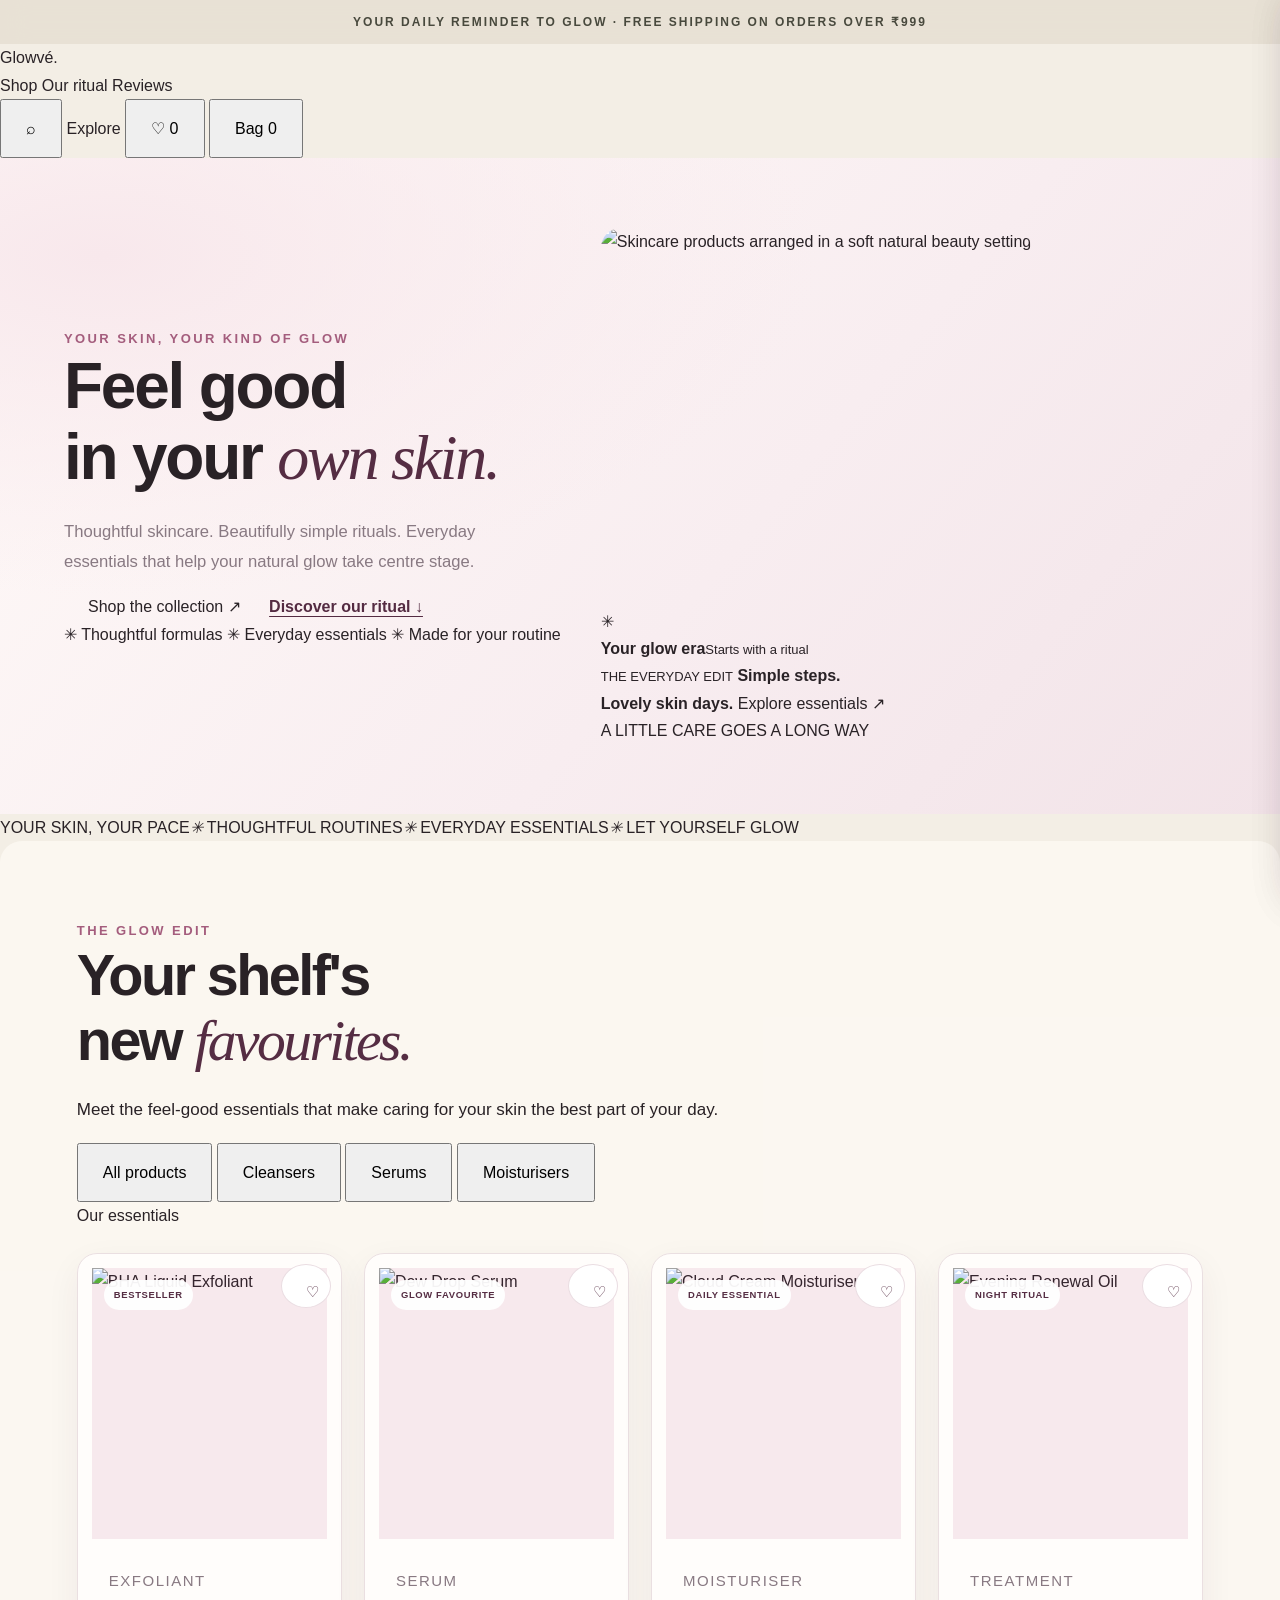
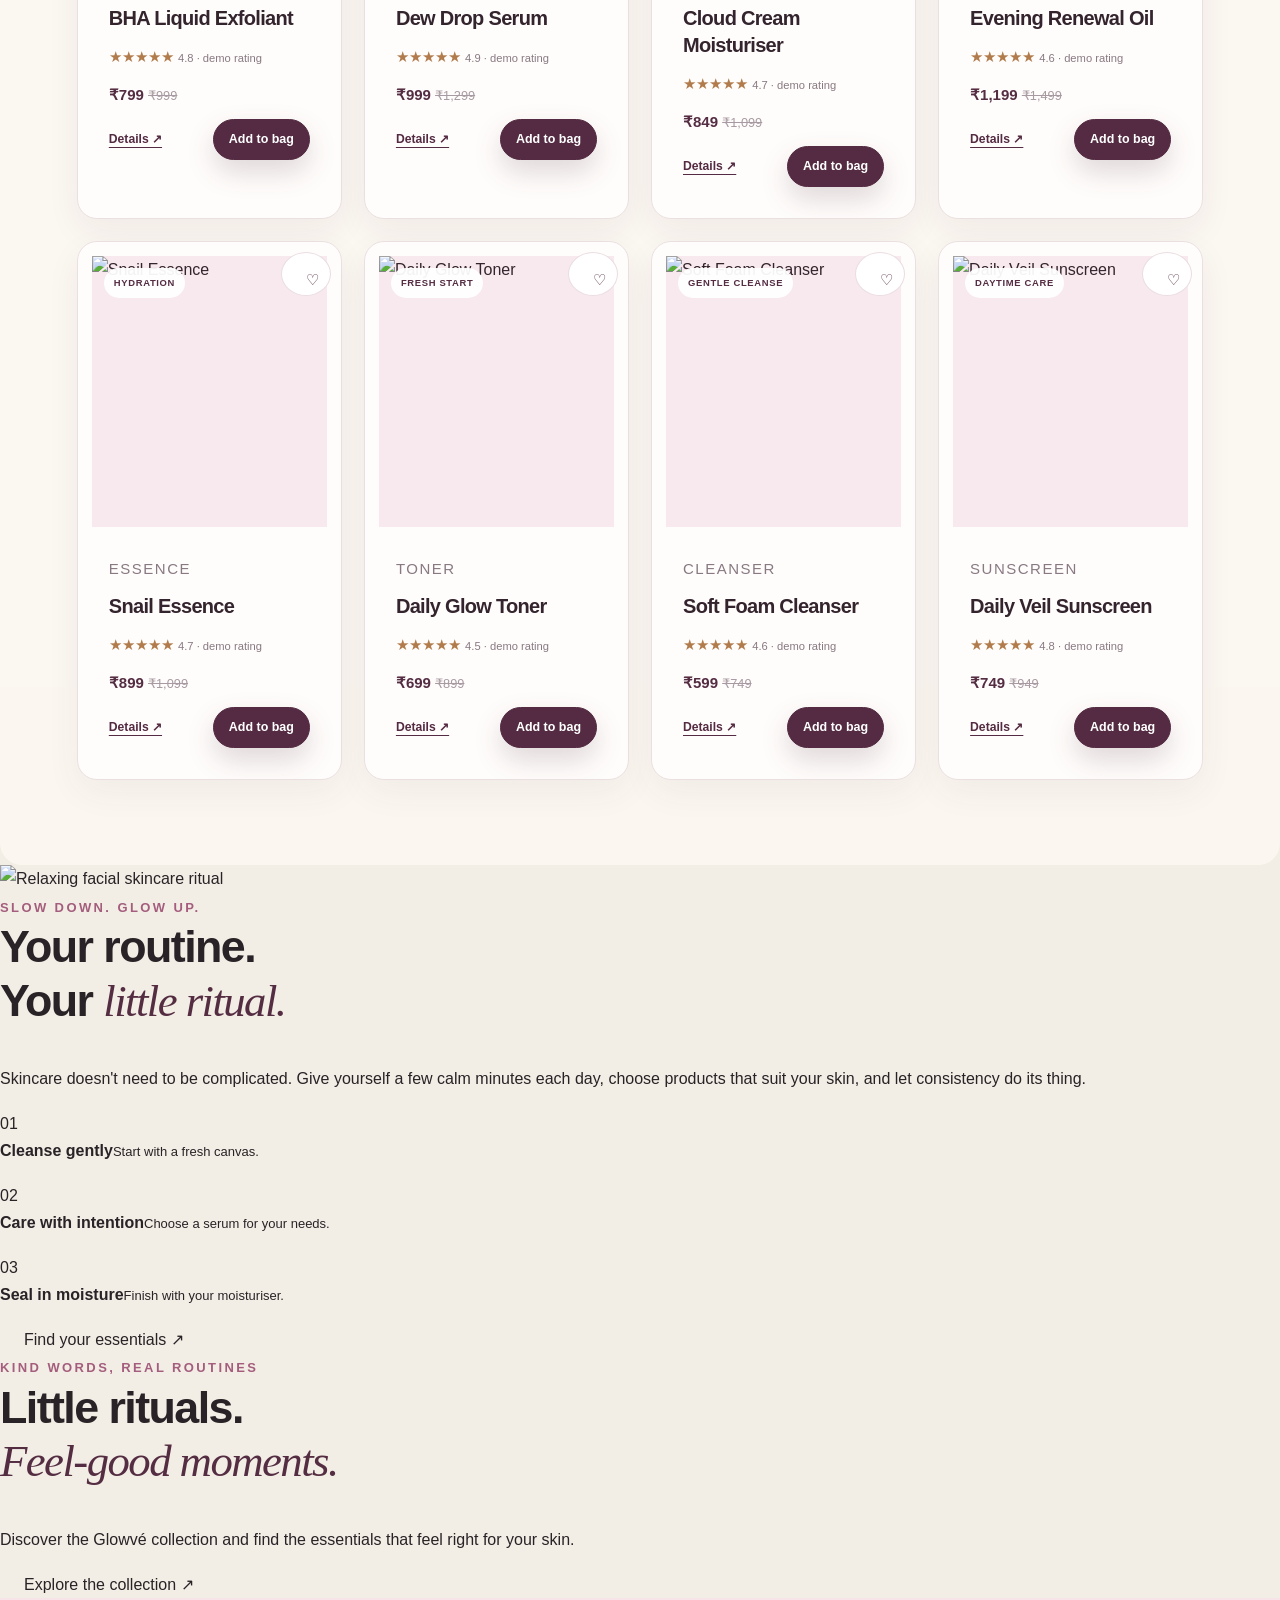
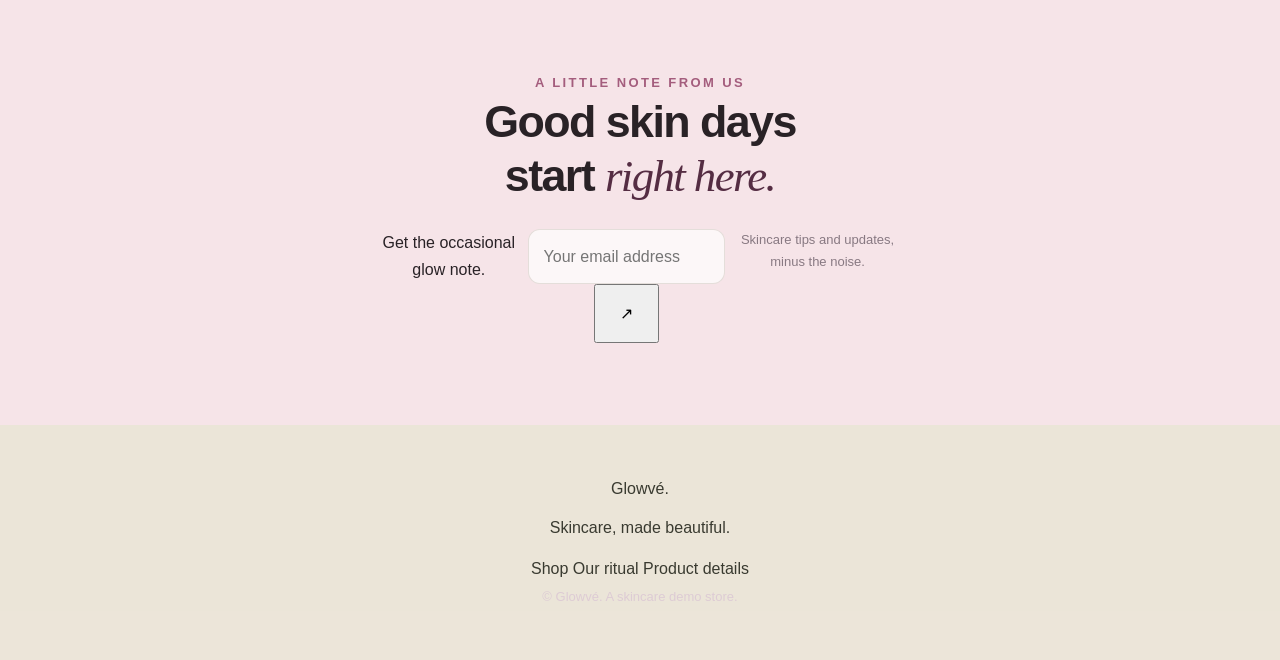
==== commit 8d527663: "Update index.html" ====
--- a/index.html
+++ b/index.html
@@ -1,322 +1,191 @@
 
-<!doctype html>
+<!DOCTYPE html>
 <html lang="en">
 <head>
   <meta charset="UTF-8">
-  <meta name="viewport" content="width=device-width, initial-scale=1">  
-<title>Glowvé | Modern Skincare & Beauty</title>
-  <meta name="description" content="Discover your everyday skincare ritual with LUMIÈRE SKIN. Explore cleansers, serums, moisturisers and more.">
-  <meta name="theme-color" content="#f7edf0">
-  <link rel="preconnect" href="https://images.unsplash.com">
+  <meta name="viewport" content="width=device-width, initial-scale=1.0">
+  <meta name="theme-color" content="#fbf6f0">
+  <meta name="description" content="Discover Glowvé skincare essentials, daily rituals and skin-loving favourites.">
+  <title>Glowvé — Skincare, Made Beautiful</title>
+  <link rel="preconnect" href="https://fonts.googleapis.com">
+  <link rel="preconnect" href="https://fonts.gstatic.com" crossorigin>
+  <link href="https://fonts.googleapis.com/css2?family=DM+Sans:wght@400;500;600;700&family=Playfair+Display:wght@500;600;700&display=swap" rel="stylesheet">
   <link rel="stylesheet" href="style.css">
   <script src="script.js" defer></script>
 </head>
 <body>
-  <div class="announcement">A LITTLE GLOW GOES A LONG WAY · DEMO STORE</div>
+  <div class="announcement">
+    YOUR DAILY REMINDER TO GLOW · FREE SHIPPING ON ORDERS OVER ₹999
+  </div>
 
-  <header class="header">
-    <a class="logo" href="index.html">Glowve<span>SKIN</span></a>
-    <button id="menuToggle" class="menu" aria-label="Toggle navigation">☰</button>
-    <nav id="nav">
+  <header class="site-header">
+    <a class="brand" href="index.html" aria-label="Glowvé home">Glowvé<span>.</span></a>
+
+    <nav class="main-nav" aria-label="Main navigation">
       <a href="#shop">Shop</a>
-      <a href="#skin-quiz">Skin quiz</a>
+      <a href="#ritual">Our ritual</a>
       <a href="#reviews">Reviews</a>
-      <a href="#orders">My orders</a>
     </nav>
-    <div class="head-actions">
-      <button id="wishlistToggle" aria-label="Show wishlist">♡ <span id="wishlistCount">0</span></button>
-      <button id="cartOpen">Bag (<span id="headerCartCount">0</span>)</button>
-      <button id="loginOpen">Sign in</button>
+
+    <div class="header-actions">
+      <button class="icon-button" id="searchToggle" aria-label="Open search">⌕</button>
+      <a class="header-link" href="#shop">Explore</a>
+      <button class="icon-button" id="wishlistToggle" aria-label="View wishlist">
+        ♡ <span id="wishlistCount">0</span>
+      </button>
+      <button class="cart-button" id="cartToggle">Bag <span id="cartCount">0</span></button>
     </div>
   </header>
 
-  <main>
-    
-
-
-<section class="cream-hero">
-  <img
-    class="cream-hero-model"
-    src="https://images.unsplash.com/photo-1616394584738-fc6e612e71b9?auto=format&fit=crop&w=1800&q=90"
-    alt="Beauty portrait for the LUMIÈRE SKIN skincare collection"
-  >
-  <div class="cream-hero-overlay"></div>
-
-  <header class="cream-hero-nav">
-    <a href="index.html" class="cream-brand">✿ <span>LUMIÈRE SKIN</span></a>
-
-    <nav>
-      <a href="#shop">Beauty Space</a>
-      <a href="#reviews">Our Reviews</a>
-      <a href="#shop">Products</a>
-    </nav>
-
-    <div class="cream-nav-actions">
-      <a href="#shop" aria-label="Shop products">♡</a>
-      <button id="cartOpen" type="button">Bag (<span id="headerCartCount">0</span>)</button>
-    </div>
-  </header>
-
-  <div class="cream-hero-copy">
-    <p class="cream-kicker">YOUR SKINCARE, YOUR RITUAL</p>
-    <h1>Flourish in<br>Daily Power</h1>
-    <p>
-      Give life to your inner world and flourish in your uniqueness.
-      Discover skincare essentials for your everyday glow.
-    </p>
-    <a href="#shop" class="cream-shop-button">Explore Collection ↗</a>
+  <div class="search-panel" id="searchPanel" hidden>
+    <label for="productSearch">Find your next favourite</label>
+    <input id="productSearch" type="search" placeholder="Search serum, cleanser, moisturiser...">
   </div>
 
-  <div class="cream-social-proof">
-    <div class="cream-avatar-row">
-      <span>✿</span><span>✧</span><span>◉</span>
-    </div>
-    <strong>750K+</strong>
-    <p>Everyday beauty rituals</p>
-  </div>
-
-  <a href="#shop" class="cream-feature">
-    <small>THE DAILY ESSENTIAL</small>
-    <strong>Ultimate Skin Recovery</strong>
-    <span>Discover your next favourite ↗</span>
-  </a>
-
-  <div class="cream-product-card cream-card-left">
-    <img src="https://images.unsplash.com/photo-1608248543803-ba4f8c70ae0b?auto=format&fit=crop&w=450&q=80" alt="Skincare serum">
-    <strong>Hydrating Serum</strong>
-    <small>Everyday hydration</small>
-    <a href="#shop">Shop ↗</a>
-  </div>
-
-  <div class="cream-product-card cream-card-middle">
-    <img src="https://images.unsplash.com/photo-1556229010-6c3f2c9ca5f8?auto=format&fit=crop&w=450&q=80" alt="Daily moisturiser">
-    <strong>Daily Moisture</strong>
-    <small>Your daily ritual</small>
-    <a href="#shop">Shop ↗</a>
-  </div>
-
-  <a href="#shop" class="cream-product-card cream-card-right">
-    <img src="https://images.unsplash.com/photo-1611930022073-b7a4ba5fcccd?auto=format&fit=crop&w=450&q=80" alt="Skincare collection">
-    <strong>Glow Essentials</strong>
-    <small>Explore collection ↗</small>
-  </a>
-
-  <div class="cream-hero-footer">
-    <span>01 — THE EVERYDAY EDIT</span>
-    <span>MADE FOR YOUR NATURAL GLOW ✧</span>
-  </div>
-</section>
-
-
-    <div class="strip">
-      <span>✦</span> THOUGHTFUL ROUTINES <span>✦</span>
-      EVERYDAY ESSENTIALS <span>✦</span>
-      YOUR PACE, YOUR GLOW <span>✦</span> THE GLOW EDIT
-    </div>
-
-    <section class="section" id="shop">
-      <div class="section-title">
-        <div>
-          <p class="eyebrow">THE EDIT</p>
-          <h2>Meet your new shelf favourites</h2>
+  <main>
+    <section class="hero">
+      <div class="hero-copy">
+        <span class="eyebrow">YOUR SKIN, YOUR KIND OF GLOW</span>
+        <h1>Feel good<br>in your <em>own skin.</em></h1>
+        <p>Thoughtful skincare. Beautifully simple rituals. Everyday essentials that help your natural glow take centre stage.</p>
+        <div class="hero-actions">
+          <a class="button button-dark" href="#shop">Shop the collection <span>↗</span></a>
+          <a class="text-link" href="#ritual">Discover our ritual ↓</a>
         </div>
-        <p>From your first cleanse to your final SPF step—find your everyday favourites.</p>
+        <div class="hero-points">
+          <span>✳ Thoughtful formulas</span>
+          <span>✳ Everyday essentials</span>
+          <span>✳ Made for your routine</span>
+        </div>
       </div>
 
-      <div class="tools">
-        <input id="productSearch" type="search" placeholder="Search products..." aria-label="Search products">
-        <div id="categoryFilters">
-          <button class="filter active" data-category="all">All</button>
-          <button class="filter" data-category="exfoliant">Exfoliate</button>
-          <button class="filter" data-category="essence">Essence</button>
-          <button class="filter" data-category="serum">Serums</button>
-          <button class="filter" data-category="moisturiser">Moisturise</button>
-          <button class="filter" data-category="toner">Toners</button>
-          <button class="filter" data-category="treatment">Treatments</button>
-          <button class="filter" data-category="sunscreen">SPF</button>
-          <button class="filter" data-category="cleanser">Cleansers</button>
+      <div class="hero-visual">
+        <img
+          src="https://images.unsplash.com/photo-1608248543803-ba4f8c70ae0b?auto=format&fit=crop&w=1400&q=85"
+          alt="Skincare products arranged in a soft natural beauty setting"
+          fetchpriority="high">
+        <div class="floating-card floating-top">
+          <span class="floating-icon">✳</span>
+          <div><strong>Your glow era</strong><small>Starts with a ritual</small></div>
         </div>
-      </div>
-      <div class="products" id="productGrid"></div>
-      <p class="note">Demo storefront: product descriptions, prices and ratings are illustrative.</p>
-    </section>
-
-    <section class="quiz-section section" id="skin-quiz">
-      <div>
-        <p class="eyebrow">YOUR PERSONAL SKINCARE GUIDE</p>
-        <h2>Let's find your skin's happy place.</h2>
-        <p>Choose how your skin usually feels by midday.</p>
-      </div>
-      <div class="panel">
-        <h3>What sounds most like your skin?</h3>
-        <div class="quiz-options">
-          <label><input type="radio" name="skinType" value="oily"> ✨ <b>Oily</b><small>Often looks shiny</small></label>
-          <label><input type="radio" name="skinType" value="dry"> 🌿 <b>Dry</b><small>Often feels tight</small></label>
-          <label><input type="radio" name="skinType" value="combination"> 🌸 <b>Combination</b><small>Some areas oily, some dry</small></label>
-          <label><input type="radio" name="skinType" value="sensitive"> 🤍 <b>Sensitive</b><small>May react to products</small></label>
+        <div class="floating-card floating-bottom">
+          <small>THE EVERYDAY EDIT</small>
+          <strong>Simple steps.<br>Lovely skin days.</strong>
+          <a href="#shop">Explore essentials ↗</a>
         </div>
-        <button id="skinQuizSubmit" class="btn wide" type="button">Find my products</button>
-        <div id="skinQuizResult" class="result" aria-live="polite" hidden></div>
-        <p class="note">General suggestions only, not medical advice. Check ingredients and patch-test new products.</p>
+        <span class="image-caption">A LITTLE CARE GOES A LONG WAY</span>
       </div>
     </section>
 
-    <section class="story section" id="story">
-      <img src="https://images.unsplash.com/photo-1601049541289-9b1b7bbbfe19?auto=format&fit=crop&w=1000&q=85" alt="Minimal skincare products" loading="lazy">
-      <div>
-        <p class="eyebrow">A GENTLER KIND OF GLOW</p>
-        <h2>Less noise.<br><em>More ritual.</em></h2>
-        <p>Skincare can be simple: understand your skin, choose thoughtfully, and give your routine time. LUMIÈRE SKIN is a demo brand concept.</p>
-        <a class="text-link" href="#shop">Discover the edit ↗</a>
+    <div class="ticker" aria-label="Glowvé skincare philosophy">
+      <span>YOUR SKIN, YOUR PACE</span><i>✳</i>
+      <span>THOUGHTFUL ROUTINES</span><i>✳</i>
+      <span>EVERYDAY ESSENTIALS</span><i>✳</i>
+      <span>LET YOURSELF GLOW</span>
+    </div>
+
+    <section class="section shop-section" id="shop">
+      <div class="section-heading">
+        <div>
+          <span class="eyebrow">THE GLOW EDIT</span>
+          <h2>Your shelf's<br>new <em>favourites.</em></h2>
+        </div>
+        <p>Meet the feel-good essentials that make caring for your skin the best part of your day.</p>
+      </div>
+
+      <div class="shop-tools">
+        <div class="filter-tabs" aria-label="Filter products">
+          <button class="filter-button active" data-filter="All">All products</button>
+          <button class="filter-button" data-filter="Cleanser">Cleansers</button>
+          <button class="filter-button" data-filter="Serum">Serums</button>
+          <button class="filter-button" data-filter="Moisturiser">Moisturisers</button>
+        </div>
+        <span class="result-count" id="resultCount">Our essentials</span>
+      </div>
+
+      <div class="product-grid" id="productGrid"></div>
+      <p class="empty-state" id="emptyState" hidden>No products found. Try another search.</p>
+    </section>
+
+    <section class="ritual-section" id="ritual">
+      <div class="ritual-image">
+        <img src="https://images.unsplash.com/photo-1570172619644-dfd03ed5d881?auto=format&fit=crop&w=1200&q=85" alt="Relaxing facial skincare ritual" loading="lazy">
+      </div>
+      <div class="ritual-copy">
+        <span class="eyebrow">SLOW DOWN. GLOW UP.</span>
+        <h2>Your routine.<br>Your <em>little ritual.</em></h2>
+        <p>Skincare doesn't need to be complicated. Give yourself a few calm minutes each day, choose products that suit your skin, and let consistency do its thing.</p>
+        <div class="ritual-steps">
+          <div><span>01</span><p><strong>Cleanse gently</strong><small>Start with a fresh canvas.</small></p></div>
+          <div><span>02</span><p><strong>Care with intention</strong><small>Choose a serum for your needs.</small></p></div>
+          <div><span>03</span><p><strong>Seal in moisture</strong><small>Finish with your moisturiser.</small></p></div>
+        </div>
+        <a class="button button-dark" href="#shop">Find your essentials ↗</a>
       </div>
     </section>
 
-    <section class="section" id="reviews">
-      <div class="section-title">
-        <div><p class="eyebrow">KIND WORDS</p><h2>Notes from the routine</h2></div>
-        <p>Sample reviews are demos, not verified testimonials.</p>
-      </div>
-      <div class="reviews">
-        <article><b class="stars">★★★★★</b><p>“The routine feels simple and easy to understand.”</p><small>— Demo review</small></article>
-        <article><b class="stars">★★★★★</b><p>“Love the calm look and clear product details.”</p><small>— Demo review</small></article>
-        <article><b class="stars">★★★★☆</b><p>“A lovely concept for everyday habits.”</p><small>— Demo review</small></article>
-      </div>
-      <form id="reviewForm" class="review-form">
-        <h3>Write a demo review</h3>
-        <p class="note">Saved only in this browser; not verified or sent anywhere.</p>
-        <div class="form-row">
-          <label>Name<input id="reviewName" maxlength="40" required></label>
-          <label>Rating<select id="reviewRating"><option value="5">5 stars</option><option value="4">4 stars</option><option value="3">3 stars</option><option value="2">2 stars</option><option value="1">1 star</option></select></label>
-        </div>
-        <label>Your note<textarea id="reviewText" maxlength="400" rows="3" required></textarea></label>
-        <button class="btn" type="submit">Add demo review</button>
-        <div id="userReviews"></div>
-      </form>
+    <section class="quote-section" id="reviews">
+      <span class="eyebrow">KIND WORDS, REAL ROUTINES</span>
+      <h2>Little rituals.<br><em>Feel-good moments.</em></h2>
+      <p>Discover the Glowvé collection and find the essentials that feel right for your skin.</p>
+      <a class="button button-light" href="#shop">Explore the collection ↗</a>
     </section>
 
-    <section class="section orders-section" id="orders">
-      <div class="section-title">
-        <div><p class="eyebrow">YOUR ACCOUNT</p><h2>My demo orders</h2></div>
-        <p>Your sample order history is stored locally in this browser.</p>
+    <section class="newsletter">
+      <div>
+        <span class="eyebrow">A LITTLE NOTE FROM US</span>
+        <h2>Good skin days<br>start <em>right here.</em></h2>
       </div>
-      <div id="orderHistory"><p class="empty">Sign in and place a demo order to see it here.</p></div>
-    </section>
-
-
-<section class="order-tracking section" id="order-tracking">
-  <div class="tracking-heading">
-    <p class="eyebrow">YOUR ORDER, YOUR PEACE OF MIND</p>
-    <h2>Track your <em>glow.</em></h2>
-    <p>Enter your demo order ID to see your order details and status.</p>
-  </div>
-
-  <form id="trackingForm" class="tracking-form">
-    <label for="trackingOrderId">Order ID</label>
-    <div class="tracking-input-row">
-      <input
-        id="trackingOrderId"
-        type="text"
-        placeholder="e.g. LUM-DEMO-1234567"
-        autocomplete="off"
-        required
-      >
-      <button type="submit" class="btn">Track Order ↗</button>
-    </div>
-  </form>
-
-  <div id="trackingResult" class="tracking-result" aria-live="polite" hidden></div>
-
-  <p class="tracking-note">
-    Demo tracking only. Orders are stored in this browser and are not connected to a real courier.
-  </p>
-</section>
-
-
-    <section class="newsletter">
-      <p class="eyebrow">A NOTE FROM US</p>
-      <h2>A little glow in your inbox.</h2>
-      <p>Skincare notes, simple rituals and occasional offers.</p>
-      <form id="newsletterForm">
-        <input type="email" id="newsletterEmail" placeholder="Your email address" required>
-        <button class="btn">Join us ↗</button>
+      <form id="newsletterForm" class="newsletter-form">
+        <label for="newsletterEmail">Get the occasional glow note.</label>
+        <div class="newsletter-input">
+          <input id="newsletterEmail" type="email" placeholder="Your email address" required>
+          <button type="submit" aria-label="Subscribe">↗</button>
+        </div>
+        <small id="newsletterMessage">Skincare tips and updates, minus the noise.</small>
       </form>
-      <small>Demo form only—no email is sent.</small>
     </section>
   </main>
 
-  <footer>
-    <a class="logo" href="index.html">LUMIÈRE <span>SKIN</span></a>
-    <p>Make room for your everyday glow.</p>
-    <small>© <span id="currentYear"></span> LUMIÈRE SKIN · Demo storefront</small>
+  <footer class="site-footer">
+    <a class="brand footer-brand" href="index.html">Glowvé<span>.</span></a>
+    <p>Skincare, made beautiful.</p>
+    <div class="footer-links">
+      <a href="#shop">Shop</a>
+      <a href="#ritual">Our ritual</a>
+      <a href="product.html">Product details</a>
+    </div>
+    <small>© <span id="year"></span> Glowvé. A skincare demo store.</small>
   </footer>
 
-  <!-- Shopping bag drawer -->
-  <div id="cartOverlay" class="overlay"></div>
-  <aside id="cartDrawer" class="drawer" aria-hidden="true">
-    <div class="drawer-head">
-      <div><p class="eyebrow">YOUR LITTLE COLLECTION</p><h2>Your bag (<span id="drawerCartCount">0</span>)</h2></div>
-      <button id="cartClose" class="close" aria-label="Close bag">×</button>
+  <div class="overlay" id="overlay" hidden></div>
+
+  <aside class="drawer" id="cartDrawer" aria-label="Shopping bag" aria-hidden="true">
+    <div class="drawer-heading">
+      <div><span class="eyebrow">YOUR PICKS</span><h2>Your bag</h2></div>
+      <button class="close-button" data-close aria-label="Close bag">×</button>
     </div>
-    <div class="shipping">
-      <p id="shippingMessage">Add products to get free shipping.</p>
-      <div class="track"><span id="shippingProgress"></span></div>
+    <div class="drawer-items" id="cartItems"></div>
+    <div class="drawer-footer">
+      <div class="subtotal"><span>Subtotal</span><strong id="cartSubtotal">₹0</strong></div>
+      <p class="small-note">Demo checkout only. No payment will be collected.</p>
+      <button class="button button-dark full-button" id="checkoutButton">Continue to checkout</button>
     </div>
-    <div id="cartItems" class="cart-items"></div>
-    <div class="coupon">
-      <input id="couponInput" placeholder="Coupon code" aria-label="Coupon code">
-      <button id="applyCoupon" class="btn" type="button">Apply</button>
-    </div>
-    <p id="couponMessage" class="note"></p>
-    <div class="totals">
-      <p>Subtotal <b id="cartSubtotal">₹0</b></p>
-      <p>Discount <b id="cartDiscount">₹0</b></p>
-      <p>Shipping <b id="cartShipping">₹0</b></p>
-      <p class="grand">Total <b id="cartTotal">₹0</b></p>
-    </div>
-    <button id="checkoutButton" class="btn wide" type="button">Continue to demo checkout</button>
-    <p class="note">Demo only. No payment is taken.</p>
   </aside>
 
-  <!-- Demo assistant -->
-  <div id="chatBackdrop" class="chat-backdrop" hidden>
-    <section class="chat">
-      <div class="drawer-head">
-        <div><p class="eyebrow">LUMIÈRE ASSIST</p><h2>How can we help?</h2></div>
-        <button id="chatClose" class="close" aria-label="Close chat">×</button>
-      </div>
-      <div id="chatMessages" class="chat-messages" aria-live="polite">
-        <p class="bubble bot">Hi! I'm the demo assistant. Ask about shipping, coupons, or products.</p>
-      </div>
-      <div class="quick">
-        <button data-chat="shipping">Shipping</button>
-        <button data-chat="coupon">Coupon</button>
-        <button data-chat="products">Products</button>
-      </div>
-      <form id="chatForm">
-        <input id="chatInput" placeholder="Type a message..." maxlength="250" required>
-        <button class="btn">Send</button>
-      </form>
-      <small class="note">Automated demo replies only; no live agent.</small>
-    </section>
-  </div>
-  <button id="chatOpen" class="chat-launch">✳ <span>Need help?</span></button>
-  <div id="toast" class="toast" role="status"></div>
+  <aside class="drawer" id="wishlistDrawer" aria-label="Wishlist" aria-hidden="true">
+    <div class="drawer-heading">
+      <div><span class="eyebrow">SAVED WITH LOVE</span><h2>Your wishlist</h2></div>
+      <button class="close-button" data-close aria-label="Close wishlist">×</button>
+    </div>
+    <div class="drawer-items" id="wishlistItems"></div>
+  </aside>
 
-  <!-- DEMO CHECKOUT: no real login, orders, or payments -->
-  <div class="checkout-backdrop" id="checkoutBackdrop" hidden>
-    <section class="checkout-modal" role="dialog" aria-modal="true" aria-labelledby="checkoutTitle">
-      <button class="checkout-x" id="checkoutClose" aria-label="Close checkout">×</button>
-      <div class="checkout-progress">
-        <span class="active" data-step-dot="1">1</span><i></i>
-        <span data-step-dot="2">2</span><i></i>
-        <span data-step-dot="3">3</span>
-      </div>
-      <p class="eyebrow">LUMIÈRE SKIN · CHECKOUT DEMO</p>
-      <h2 id="checkoutTitle">Welcome back</h2>
-      <p class="checkout-subtitle" id="checkoutSubtitle">Sign in or create a demo account to continue.</p>
-      <div id="checkoutStepContent"></div>
-      <p class="checkout-disclaimer">Demo only: do not enter real passwords or payment details. No bank, UPI or card payment is processed. Demo order data stays in this browser.</p>
-    </section>
-  </div>
+  <dialog class="product-dialog" id="productDialog">
+    <button class="close-button dialog-close" id="dialogClose" aria-label="Close details">×</button>
+    <div id="productDialogContent"></div>
+  </dialog>
+
+  <div class="toast" id="toast" role="status" aria-live="polite"></div>
 </body>
 </html>
--- a/style.css
+++ b/style.css
@@ -2948,3 +2948,626 @@
     font-size: 22px;
   }
 }
+
+
+
+/* ===== GLOWVÉ: LARGER TEXT & BETTER VISUALS ===== */
+
+/* Improve general readability */
+body {
+  font-size: 17px;
+  line-height: 1.7;
+}
+
+/* Make headings more prominent */
+h1 {
+  font-size: clamp(2.5rem, 5vw, 4.5rem);
+  line-height: 1.1;
+}
+
+h2 {
+  font-size: clamp(2rem, 3.5vw, 3rem);
+  line-height: 1.2;
+}
+
+h3 {
+  font-size: 1.4rem;
+  line-height: 1.3;
+}
+
+/* Make hero section more spacious */
+.hero {
+  min-height: 620px;
+  padding: 70px 5%;
+  display: flex;
+  align-items: center;
+  gap: 40px;
+}
+
+/* Hero text */
+.hero h1 {
+  max-width: 750px;
+  margin-bottom: 24px;
+}
+
+.hero p {
+  font-size: 1.15rem;
+  max-width: 580px;
+}
+
+/* Hero and product images */
+.hero img {
+  width: 100%;
+  height: 100%;
+  min-height: 380px;
+  object-fit: cover;
+  border-radius: 20px;
+}
+
+.product-card img {
+  width: 100%;
+  height: 300px;
+  object-fit: cover;
+}
+
+/* Buttons should be easy to read */
+button,
+.btn,
+.button {
+  font-size: 1rem;
+  padding: 14px 24px;
+}
+
+/* Mobile adjustments */
+@media (max-width: 768px) {
+  body {
+    font-size: 16px;
+  }
+
+  .hero {
+    min-height: auto;
+    padding: 40px 20px;
+    flex-direction: column;
+  }
+
+  .hero h1 {
+    font-size: clamp(2.3rem, 10vw, 3.5rem);
+  }
+
+  .hero img {
+    min-height: 280px;
+  }
+
+  .product-card img {
+    height: 240px;
+  }
+}
+
+
+/* ==========================================
+   GLOWVÉ — MODERN LUXURY REDESIGN
+   Paste at the END of style.css
+========================================== */
+
+:root {
+  --glow-cream: #fbf7f1;
+  --glow-pink: #f1dfe4;
+  --glow-plum: #542b42;
+  --glow-rose: #a45d7d;
+  --glow-ink: #292226;
+  --glow-muted: #75666b;
+}
+
+/* Global readability */
+html {
+  scroll-behavior: smooth;
+  scroll-padding-top: 100px;
+}
+
+body {
+  font-size: 16px;
+  line-height: 1.7;
+  color: var(--glow-ink);
+  background: var(--glow-cream);
+}
+
+p {
+  font-size: 16px;
+  line-height: 1.8;
+}
+
+small {
+  font-size: 13px;
+}
+
+/* Announcement strip */
+.announcement {
+  padding: 12px 18px;
+  font-size: 12px;
+  letter-spacing: 2px;
+  font-weight: 700;
+  background: var(--glow-plum);
+  color: white;
+}
+
+/* Main navigation */
+.header {
+  min-height: 86px;
+  padding: 18px clamp(20px, 5vw, 76px);
+  gap: 30px;
+  background: rgba(251, 247, 241, 0.97);
+  border-bottom: 1px solid #e8d9dd;
+  box-shadow: 0 6px 25px rgba(64, 37, 49, 0.06);
+}
+
+.logo {
+  font-size: clamp(25px, 2.4vw, 34px);
+  font-weight: 850;
+  letter-spacing: -1.2px;
+  color: var(--glow-plum);
+  white-space: nowrap;
+}
+
+.header nav {
+  gap: clamp(16px, 2.4vw, 34px);
+}
+
+.header nav a {
+  font-size: 15px;
+  font-weight: 650;
+  text-decoration: none;
+  transition: color 0.2s ease;
+}
+
+.header nav a:hover {
+  color: var(--glow-rose);
+}
+
+.head-actions {
+  gap: 10px;
+}
+
+.head-actions button {
+  min-height: 42px;
+  padding: 10px 15px;
+  font-size: 14px;
+  border-radius: 999px;
+}
+
+/* Hero section */
+.hero-luxe {
+  position: relative;
+  min-height: min(780px, calc(100svh - 100px));
+  grid-template-columns: minmax(0, 0.92fr) minmax(0, 1.08fr);
+  gap: clamp(35px, 5vw, 85px);
+  padding: clamp(55px, 7vw, 105px) clamp(24px, 6vw, 100px);
+  overflow: hidden;
+  background:
+    radial-gradient(ellipse at 75% 15%, #fffdfc 0%, transparent 35%),
+    linear-gradient(135deg, #fffaf5 0%, #f5e7eb 53%, #ead2dc 100%);
+}
+
+.hero-copy {
+  position: relative;
+  z-index: 2;
+  max-width: 700px;
+}
+
+.hero-luxe .eyebrow,
+.eyebrow {
+  font-size: 13px;
+  line-height: 1.5;
+  letter-spacing: 2.4px;
+  font-weight: 800;
+  color: var(--glow-rose);
+  margin-bottom: 20px;
+}
+
+.hero-kicker {
+  display: inline-block;
+  font-size: 12px;
+  line-height: 1.5;
+  letter-spacing: 1.8px;
+  font-weight: 750;
+  padding: 10px 15px;
+  margin-bottom: 24px;
+  border-radius: 999px;
+  background: rgba(255, 255, 255, 0.72);
+}
+
+.hero-luxe h1 {
+  font-size: clamp(54px, 6.2vw, 100px);
+  line-height: 1.02;
+  letter-spacing: -0.065em;
+  font-weight: 850;
+  margin: 0 0 28px;
+  color: var(--glow-ink);
+}
+
+.hero-luxe h1 em {
+  color: var(--glow-rose);
+  font-style: normal;
+}
+
+.hero-luxe .hero-copy > p:not(.eyebrow) {
+  max-width: 540px;
+  font-size: clamp(17px, 1.35vw, 20px);
+  line-height: 1.85;
+  color: var(--glow-muted);
+}
+
+.hero-buttons {
+  display: flex;
+  align-items: center;
+  flex-wrap: wrap;
+  gap: 16px;
+  margin-top: 32px;
+}
+
+.btn {
+  display: inline-flex;
+  align-items: center;
+  justify-content: center;
+  min-height: 52px;
+  padding: 15px 26px;
+  font-size: 16px;
+  font-weight: 750;
+  border-radius: 999px;
+  background: var(--glow-plum);
+  color: white;
+  border: 1px solid var(--glow-plum);
+  box-shadow: 0 12px 28px rgba(84, 43, 66, 0.18);
+  transition: transform 0.25s ease, background 0.25s ease;
+}
+
+.btn:hover {
+  transform: translateY(-3px);
+  background: #3d1d30;
+}
+
+.text-link {
+  font-size: 16px;
+  font-weight: 750;
+  color: var(--glow-plum);
+}
+
+.hero-proof {
+  display: flex;
+  flex-wrap: wrap;
+  gap: 14px 24px;
+  margin-top: 35px;
+  font-size: 14px;
+  font-weight: 650;
+  color: #765c67;
+}
+
+/* Hero image */
+.hero-pic {
+  position: relative;
+  width: 100%;
+  min-width: 0;
+}
+
+.hero-image-frame {
+  padding: 10px;
+  border-radius: 220px 220px 28px 28px;
+  background: rgba(255, 255, 255, 0.7);
+  box-shadow: 0 30px 80px rgba(84, 43, 66, 0.18);
+}
+
+.hero-pic img {
+  display: block;
+  width: 100%;
+  height: clamp(480px, 54vw, 700px);
+  object-fit: cover;
+  object-position: center;
+  border-radius: 210px 210px 20px 20px;
+}
+
+.stamp {
+  width: 140px;
+  height: 140px;
+  font-size: 13px;
+  line-height: 1.5;
+  box-shadow: 0 15px 35px rgba(50, 30, 40, 0.12);
+}
+
+.floating-note {
+  font-size: 14px;
+  line-height: 1.5;
+  padding: 17px 21px;
+  border-radius: 17px;
+  background: rgba(255, 252, 249, 0.94);
+  box-shadow: 0 15px 35px rgba(50, 30, 40, 0.12);
+}
+
+/* General section spacing */
+.section {
+  padding: clamp(55px, 7vw, 100px) clamp(22px, 6vw, 95px);
+}
+
+.section h2 {
+  font-size: clamp(36px, 4.2vw, 62px);
+  line-height: 1.12;
+  letter-spacing: -0.045em;
+  margin-bottom: 22px;
+}
+
+.section > p,
+.section > div > p {
+  font-size: 17px;
+}
+
+/* Product collection */
+#shop {
+  padding-top: 75px;
+  padding-bottom: 85px;
+}
+
+#shop h2 {
+  font-size: clamp(36px, 4.5vw, 64px);
+  line-height: 1.12;
+  letter-spacing: -0.045em;
+}
+
+.product-grid {
+  gap: 26px;
+}
+
+.product-card {
+  border-radius: 20px;
+  overflow: hidden;
+  background: #fffdfb;
+  border: 1px solid #eadfe1;
+  box-shadow: 0 12px 35px rgba(60, 35, 48, 0.06);
+  transition: transform 0.25s ease, box-shadow 0.25s ease;
+}
+
+.product-card:hover {
+  transform: translateY(-5px);
+  box-shadow: 0 20px 45px rgba(60, 35, 48, 0.12);
+}
+
+.product-card img,
+.product img {
+  display: block;
+  width: 100%;
+  height: 320px;
+  object-fit: cover;
+}
+
+.product-card h3,
+.product h3 {
+  font-size: 20px;
+  line-height: 1.35;
+}
+
+.product-card p,
+.product p {
+  font-size: 15px;
+  line-height: 1.7;
+}
+
+.product-card button,
+.product button {
+  min-height: 44px;
+  font-size: 15px;
+}
+
+/* Form fields and interactive controls */
+input,
+select,
+textarea {
+  font: inherit;
+  font-size: 16px;
+}
+
+button {
+  cursor: pointer;
+  font: inherit;
+}
+
+button:focus-visible,
+a:focus-visible,
+input:focus-visible,
+select:focus-visible,
+textarea:focus-visible {
+  outline: 3px solid #b87591;
+  outline-offset: 3px;
+}
+
+/* Story image */
+.story img {
+  width: 100%;
+  min-height: 380px;
+  max-height: 650px;
+  object-fit: cover;
+  border-radius: 24px;
+}
+
+/* Footer */
+footer {
+  padding: 50px clamp(22px, 6vw, 95px);
+  background: #f0e2e5;
+}
+
+footer p {
+  font-size: 16px;
+}
+
+/* Tablet */
+@media (max-width: 1000px) {
+  .header {
+    gap: 18px;
+    padding: 16px 24px;
+  }
+
+  .hero-luxe {
+    grid-template-columns: 1fr 1fr;
+    gap: 28px;
+    padding: 55px 30px;
+  }
+
+  .hero-luxe h1 {
+    font-size: clamp(46px, 6vw, 68px);
+  }
+
+  .hero-pic img {
+    height: 500px;
+  }
+
+  .product-card img,
+  .product img {
+    height: 260px;
+  }
+}
+
+/* Mobile */
+@media (max-width: 700px) {
+  .announcement {
+    font-size: 10px;
+    letter-spacing: 1.2px;
+    padding: 10px;
+  }
+
+  .header {
+    min-height: 70px;
+    padding: 12px 16px;
+    gap: 12px;
+    flex-wrap: wrap;
+  }
+
+  .logo {
+    font-size: 25px;
+  }
+
+  .header nav {
+    gap: 15px;
+  }
+
+  .header nav a {
+    font-size: 14px;
+  }
+
+  .head-actions {
+    gap: 6px;
+  }
+
+  .head-actions button {
+    min-height: 38px;
+    padding: 8px 11px;
+    font-size: 12px;
+  }
+
+  .hero-luxe {
+    min-height: auto;
+    grid-template-columns: 1fr;
+    gap: 35px;
+    padding: 48px 20px 58px;
+  }
+
+  .hero-luxe h1 {
+    font-size: clamp(46px, 11vw, 68px);
+    line-height: 1.04;
+    letter-spacing: -0.055em;
+  }
+
+  .hero-luxe .hero-copy > p:not(.eyebrow) {
+    font-size: 17px;
+    line-height: 1.75;
+  }
+
+  .hero-buttons {
+    align-items: flex-start;
+    flex-direction: column;
+    gap: 18px;
+  }
+
+  .btn {
+    min-height: 50px;
+    font-size: 15px;
+  }
+
+  .hero-proof {
+    gap: 10px 16px;
+    font-size: 13px;
+  }
+
+  .hero-image-frame {
+    padding: 7px;
+    border-radius: 150px 150px 20px 20px;
+  }
+
+  .hero-pic img {
+    height: clamp(330px, 95vw, 500px);
+    border-radius: 145px 145px 15px 15px;
+  }
+
+  .stamp {
+    width: 105px;
+    height: 105px;
+    font-size: 10px;
+    right: -5px;
+  }
+
+  .floating-note {
+    font-size: 12px;
+    padding: 12px 14px;
+  }
+
+  .note-one {
+    left: -4px;
+  }
+
+  .section {
+    padding: 55px 20px;
+  }
+
+  .section h2,
+  #shop h2 {
+    font-size: clamp(34px, 9vw, 48px);
+  }
+
+  .product-card img,
+  .product img {
+    height: 230px;
+  }
+
+  .product-card h3,
+  .product h3 {
+    font-size: 18px;
+  }
+
+  .story img {
+    min-height: 280px;
+  }
+
+  footer {
+    padding: 40px 20px;
+  }
+}
+
+/* Small phones */
+@media (max-width: 420px) {
+  .header {
+    padding: 12px;
+  }
+
+  .head-actions button {
+    padding: 7px 9px;
+  }
+
+  .hero-luxe {
+    padding-left: 16px;
+    padding-right: 16px;
+  }
+
+  .hero-luxe h1 {
+    font-size: 43px;
+  }
+
+  .product-card img,
+  .product img {
+    height: 200px;
+  }
+}
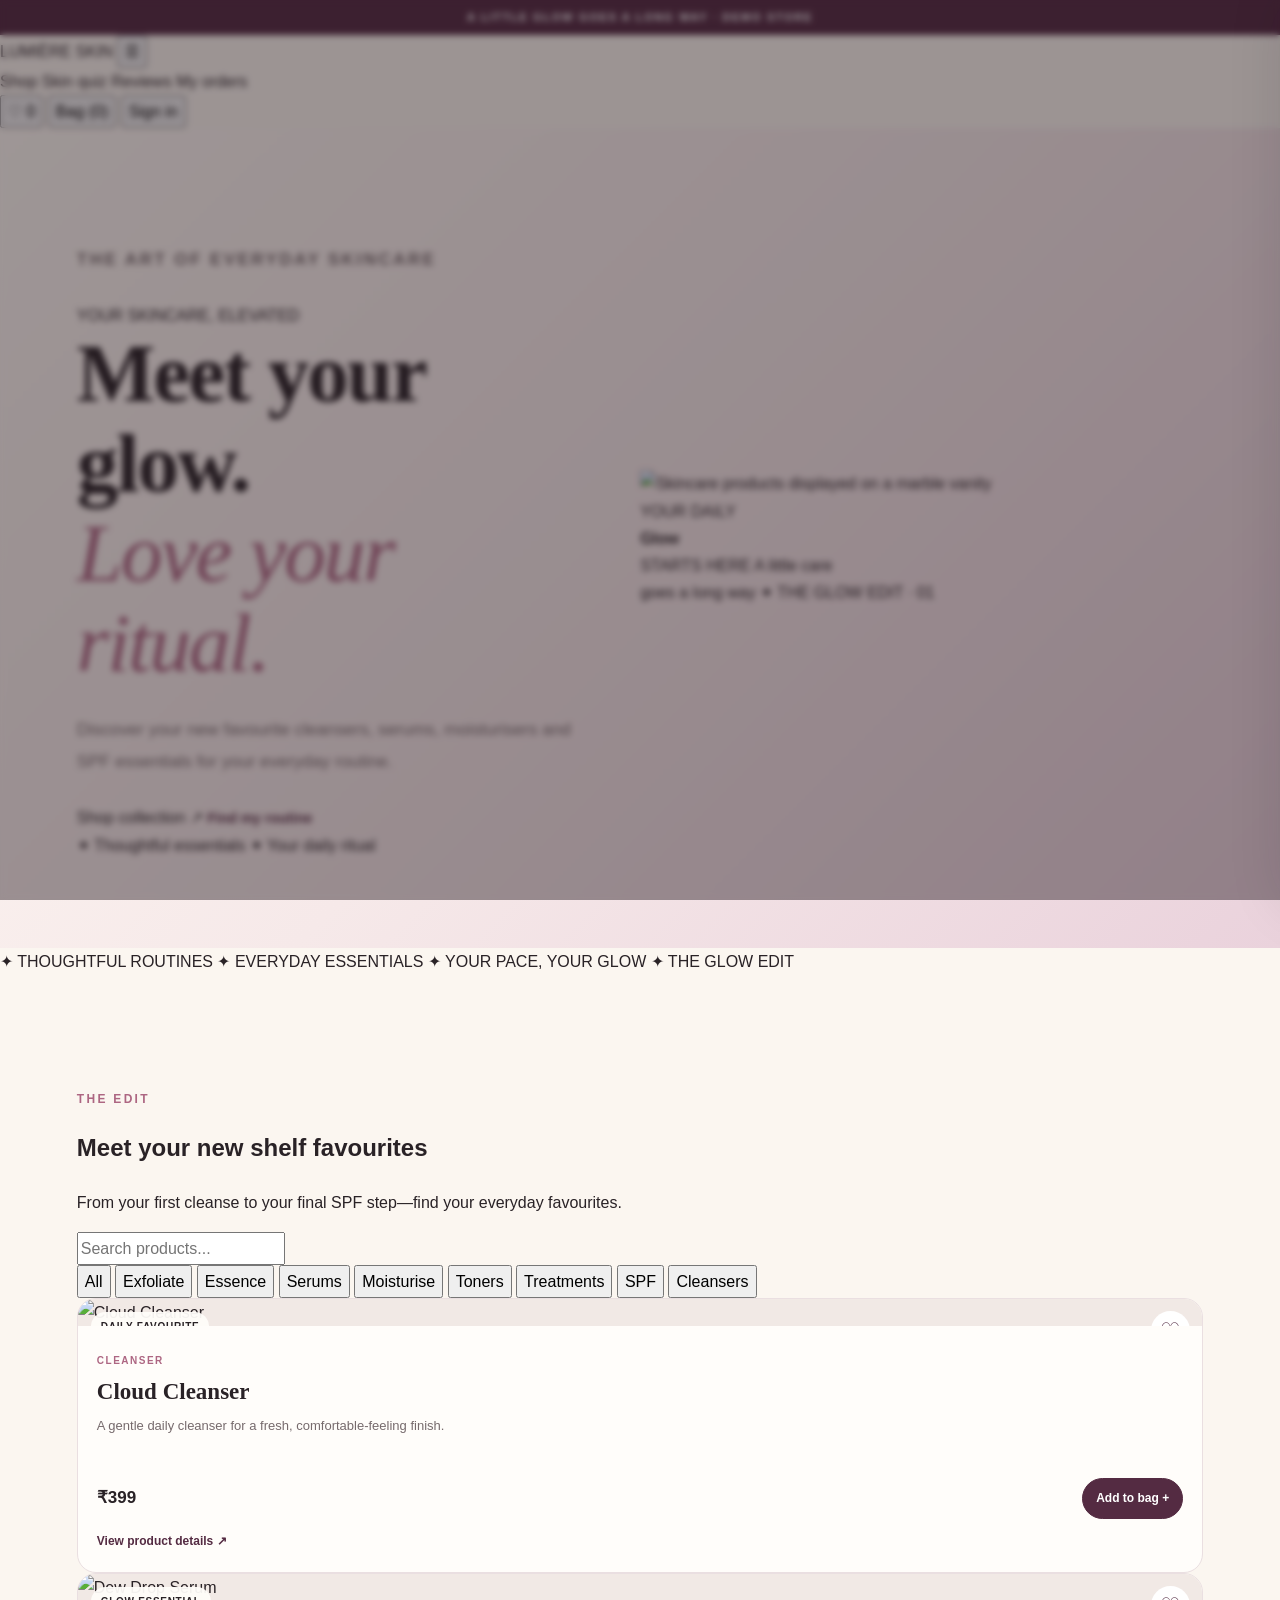
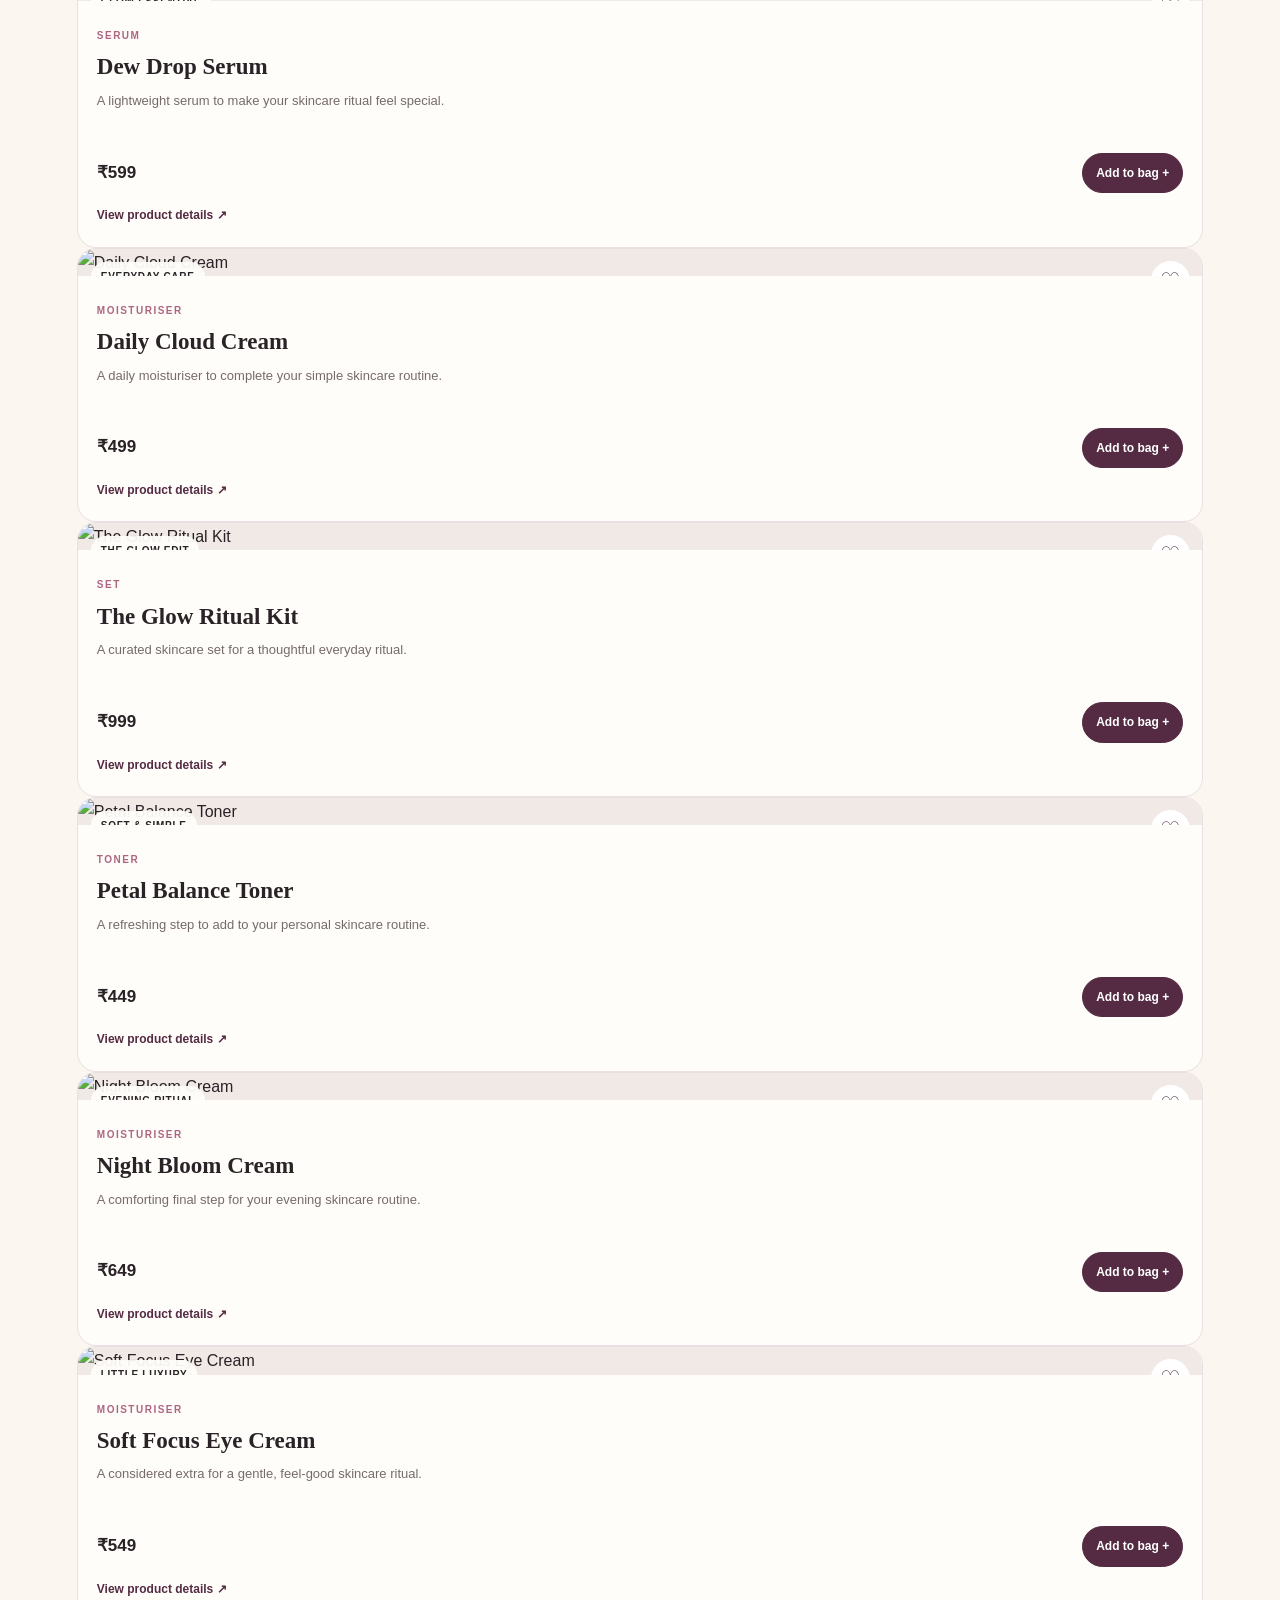
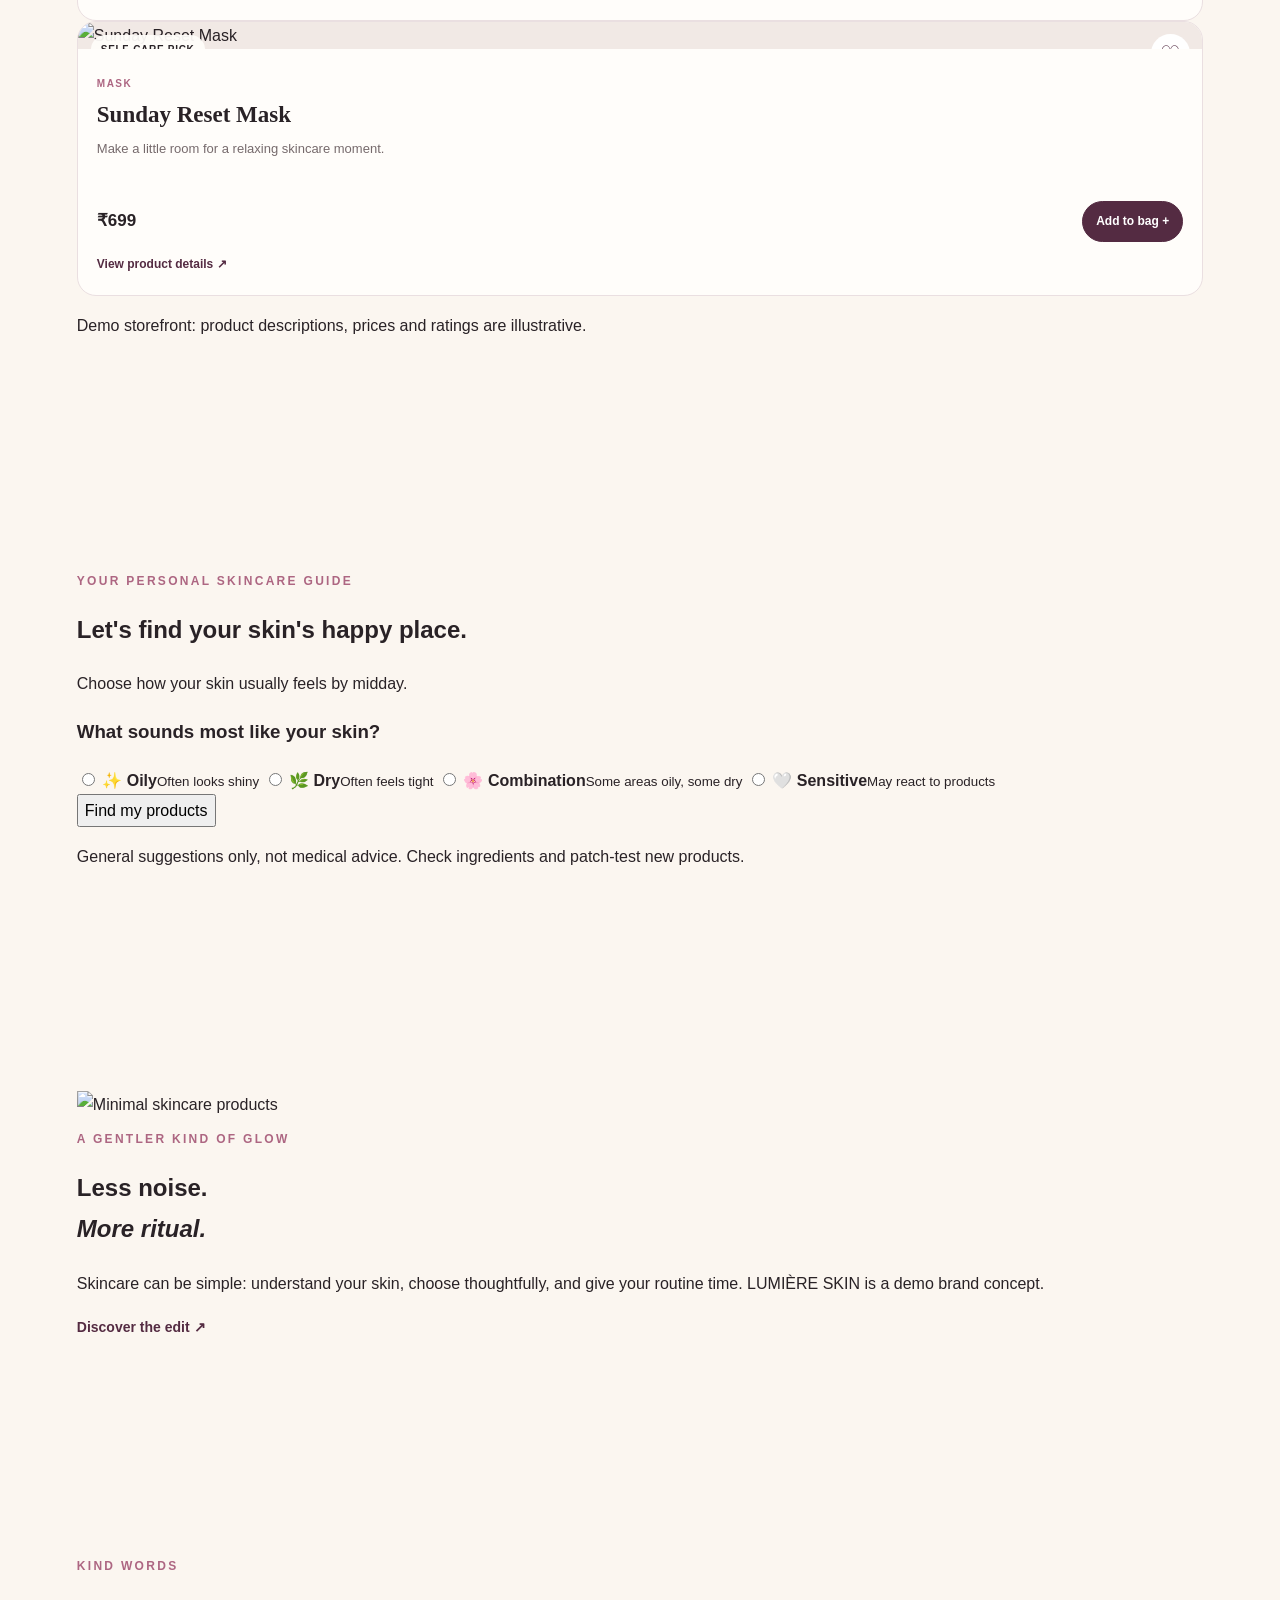
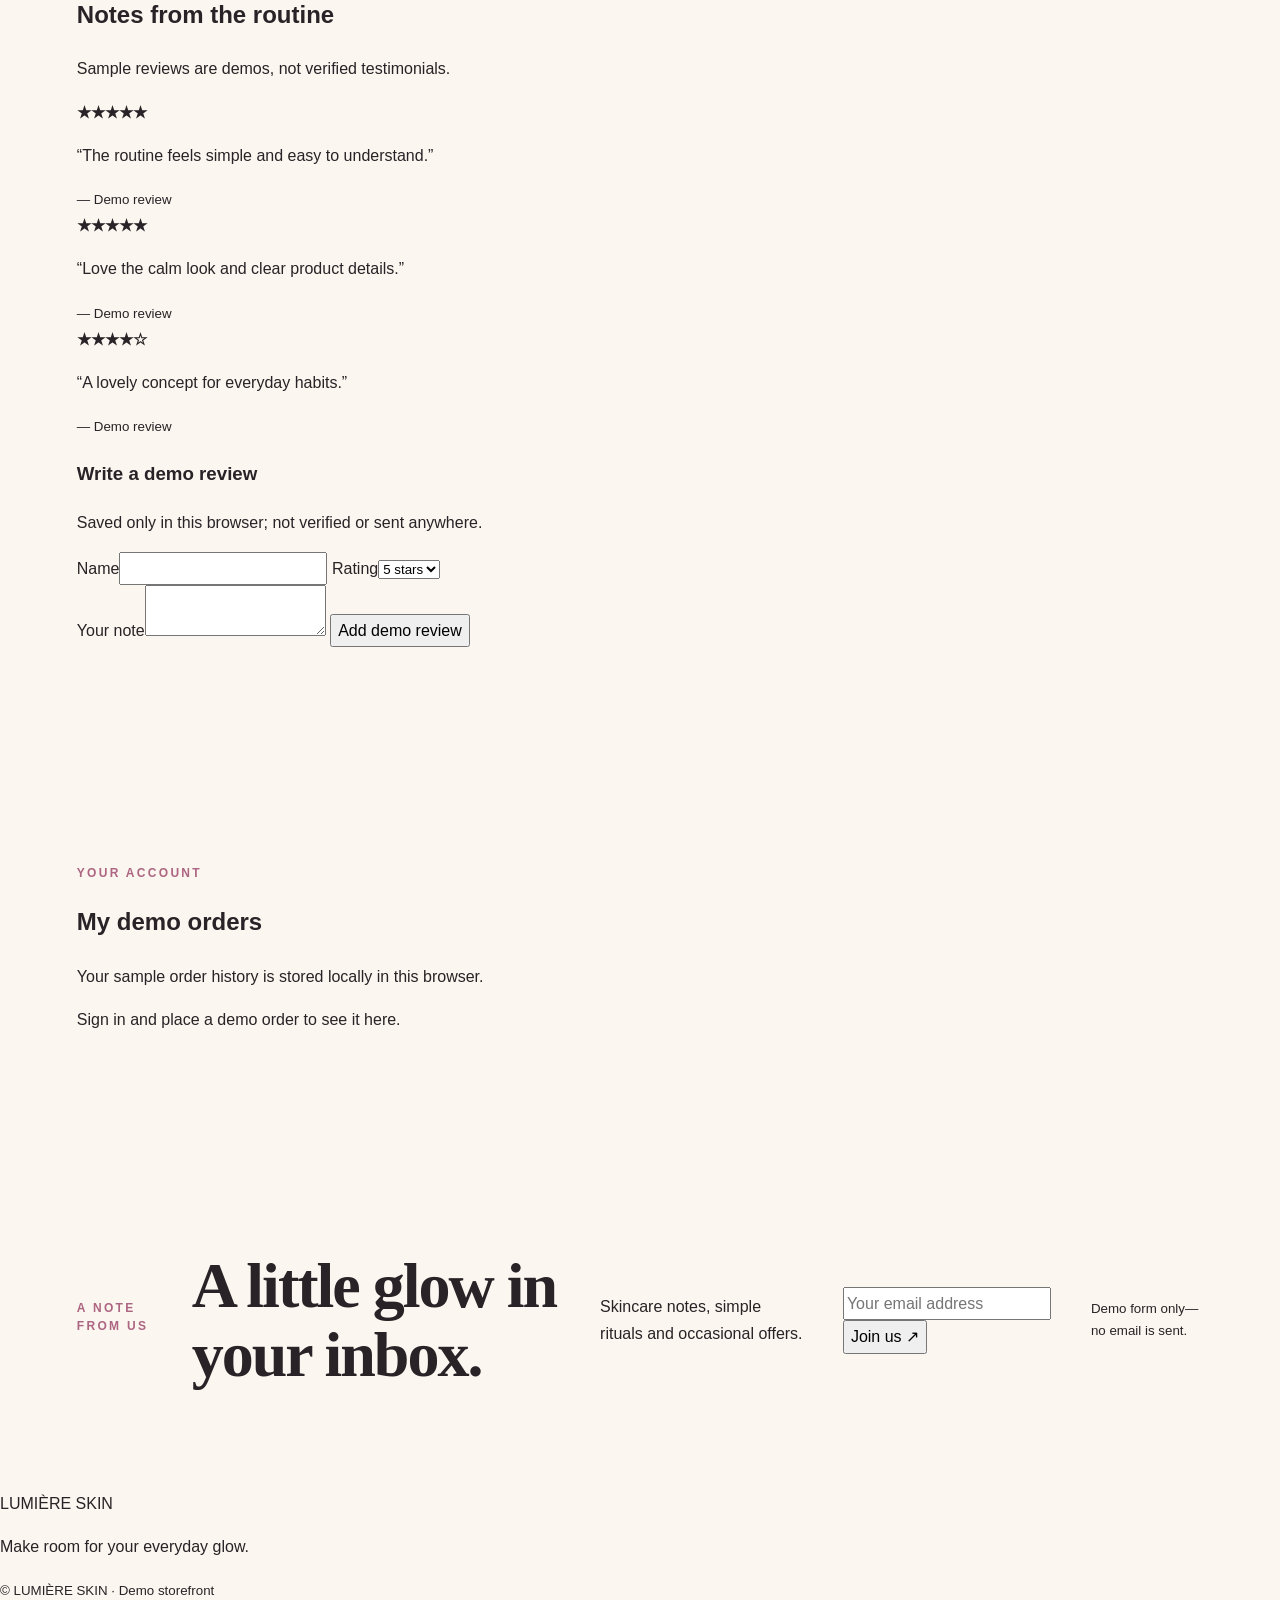
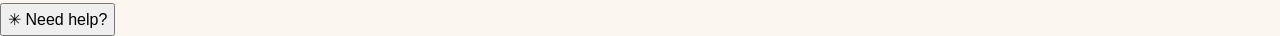
==== commit b32707ad: "Update index.html" ====
--- a/index.html
+++ b/index.html
@@ -1,191 +1,240 @@
 
-<!DOCTYPE html>
+<!doctype html>
 <html lang="en">
 <head>
   <meta charset="UTF-8">
-  <meta name="viewport" content="width=device-width, initial-scale=1.0">
-  <meta name="theme-color" content="#fbf6f0">
-  <meta name="description" content="Discover Glowvé skincare essentials, daily rituals and skin-loving favourites.">
-  <title>Glowvé — Skincare, Made Beautiful</title>
-  <link rel="preconnect" href="https://fonts.googleapis.com">
-  <link rel="preconnect" href="https://fonts.gstatic.com" crossorigin>
-  <link href="https://fonts.googleapis.com/css2?family=DM+Sans:wght@400;500;600;700&family=Playfair+Display:wght@500;600;700&display=swap" rel="stylesheet">
+  <meta name="viewport" content="width=device-width, initial-scale=1">
+  <title>LUMIÈRE SKIN | Your Everyday Glow</title>
+  <meta name="description" content="Discover your everyday skincare ritual with LUMIÈRE SKIN. Explore cleansers, serums, moisturisers and more.">
+  <meta name="theme-color" content="#f7edf0">
+  <link rel="preconnect" href="https://images.unsplash.com">
   <link rel="stylesheet" href="style.css">
   <script src="script.js" defer></script>
 </head>
 <body>
-  <div class="announcement">
-    YOUR DAILY REMINDER TO GLOW · FREE SHIPPING ON ORDERS OVER ₹999
+  <div class="announcement">A LITTLE GLOW GOES A LONG WAY · DEMO STORE</div>
+
+  <header class="header">
+    <a class="logo" href="index.html">LUMIÈRE <span>SKIN</span></a>
+    <button id="menuToggle" class="menu" aria-label="Toggle navigation">☰</button>
+    <nav id="nav">
+      <a href="#shop">Shop</a>
+      <a href="#skin-quiz">Skin quiz</a>
+      <a href="#reviews">Reviews</a>
+      <a href="#orders">My orders</a>
+    </nav>
+    <div class="head-actions">
+      <button id="wishlistToggle" aria-label="Show wishlist">♡ <span id="wishlistCount">0</span></button>
+      <button id="cartOpen">Bag (<span id="headerCartCount">0</span>)</button>
+      <button id="loginOpen">Sign in</button>
+    </div>
+  </header>
+
+  <main>
+    <section class="hero hero-luxe" id="home">
+      <div class="hero-copy reveal">
+        <p class="eyebrow">THE ART OF EVERYDAY SKINCARE</p>
+        <span class="hero-kicker">YOUR SKINCARE, ELEVATED</span>
+        <h1>Meet your glow.<br><em>Love your ritual.</em></h1>
+        <p>Discover your new favourite cleansers, serums, moisturisers and SPF essentials for your everyday routine.</p>
+        <div class="hero-buttons">
+          <a class="btn" href="#shop">Shop collection ↗</a>
+          <a class="text-link" href="#skin-quiz">Find my routine</a>
+        </div>
+        <div class="hero-proof">
+          <span>✦ Thoughtful essentials</span>
+          <span>✦ Your daily ritual</span>
+        </div>
+      </div>
+      <div class="hero-pic reveal">
+        <div class="hero-image-frame">
+          <img src="hero-skincare.jpg" alt="Skincare products displayed on a marble vanity">
+        </div>
+        <span class="stamp">YOUR DAILY<br><b>Glow</b><br>STARTS HERE</span>
+        <span class="floating-note note-one">A little care<br>goes a long way ✦</span>
+        <span class="floating-note note-two">THE GLOW EDIT · 01</span>
+      </div>
+    </section>
+
+    <div class="strip">
+      <span>✦</span> THOUGHTFUL ROUTINES <span>✦</span>
+      EVERYDAY ESSENTIALS <span>✦</span>
+      YOUR PACE, YOUR GLOW <span>✦</span> THE GLOW EDIT
+    </div>
+
+    <section class="section" id="shop">
+      <div class="section-title">
+        <div>
+          <p class="eyebrow">THE EDIT</p>
+          <h2>Meet your new shelf favourites</h2>
+        </div>
+        <p>From your first cleanse to your final SPF step—find your everyday favourites.</p>
+      </div>
+
+      <div class="tools">
+        <input id="productSearch" type="search" placeholder="Search products..." aria-label="Search products">
+        <div id="categoryFilters">
+          <button class="filter active" data-category="all">All</button>
+          <button class="filter" data-category="exfoliant">Exfoliate</button>
+          <button class="filter" data-category="essence">Essence</button>
+          <button class="filter" data-category="serum">Serums</button>
+          <button class="filter" data-category="moisturiser">Moisturise</button>
+          <button class="filter" data-category="toner">Toners</button>
+          <button class="filter" data-category="treatment">Treatments</button>
+          <button class="filter" data-category="sunscreen">SPF</button>
+          <button class="filter" data-category="cleanser">Cleansers</button>
+        </div>
+      </div>
+      <div class="products" id="productGrid"></div>
+      <p class="note">Demo storefront: product descriptions, prices and ratings are illustrative.</p>
+    </section>
+
+    <section class="quiz-section section" id="skin-quiz">
+      <div>
+        <p class="eyebrow">YOUR PERSONAL SKINCARE GUIDE</p>
+        <h2>Let's find your skin's happy place.</h2>
+        <p>Choose how your skin usually feels by midday.</p>
+      </div>
+      <div class="panel">
+        <h3>What sounds most like your skin?</h3>
+        <div class="quiz-options">
+          <label><input type="radio" name="skinType" value="oily"> ✨ <b>Oily</b><small>Often looks shiny</small></label>
+          <label><input type="radio" name="skinType" value="dry"> 🌿 <b>Dry</b><small>Often feels tight</small></label>
+          <label><input type="radio" name="skinType" value="combination"> 🌸 <b>Combination</b><small>Some areas oily, some dry</small></label>
+          <label><input type="radio" name="skinType" value="sensitive"> 🤍 <b>Sensitive</b><small>May react to products</small></label>
+        </div>
+        <button id="skinQuizSubmit" class="btn wide" type="button">Find my products</button>
+        <div id="skinQuizResult" class="result" aria-live="polite" hidden></div>
+        <p class="note">General suggestions only, not medical advice. Check ingredients and patch-test new products.</p>
+      </div>
+    </section>
+
+    <section class="story section" id="story">
+      <img src="https://images.unsplash.com/photo-1601049541289-9b1b7bbbfe19?auto=format&fit=crop&w=1000&q=85" alt="Minimal skincare products" loading="lazy">
+      <div>
+        <p class="eyebrow">A GENTLER KIND OF GLOW</p>
+        <h2>Less noise.<br><em>More ritual.</em></h2>
+        <p>Skincare can be simple: understand your skin, choose thoughtfully, and give your routine time. LUMIÈRE SKIN is a demo brand concept.</p>
+        <a class="text-link" href="#shop">Discover the edit ↗</a>
+      </div>
+    </section>
+
+    <section class="section" id="reviews">
+      <div class="section-title">
+        <div><p class="eyebrow">KIND WORDS</p><h2>Notes from the routine</h2></div>
+        <p>Sample reviews are demos, not verified testimonials.</p>
+      </div>
+      <div class="reviews">
+        <article><b class="stars">★★★★★</b><p>“The routine feels simple and easy to understand.”</p><small>— Demo review</small></article>
+        <article><b class="stars">★★★★★</b><p>“Love the calm look and clear product details.”</p><small>— Demo review</small></article>
+        <article><b class="stars">★★★★☆</b><p>“A lovely concept for everyday habits.”</p><small>— Demo review</small></article>
+      </div>
+      <form id="reviewForm" class="review-form">
+        <h3>Write a demo review</h3>
+        <p class="note">Saved only in this browser; not verified or sent anywhere.</p>
+        <div class="form-row">
+          <label>Name<input id="reviewName" maxlength="40" required></label>
+          <label>Rating<select id="reviewRating"><option value="5">5 stars</option><option value="4">4 stars</option><option value="3">3 stars</option><option value="2">2 stars</option><option value="1">1 star</option></select></label>
+        </div>
+        <label>Your note<textarea id="reviewText" maxlength="400" rows="3" required></textarea></label>
+        <button class="btn" type="submit">Add demo review</button>
+        <div id="userReviews"></div>
+      </form>
+    </section>
+
+    <section class="section orders-section" id="orders">
+      <div class="section-title">
+        <div><p class="eyebrow">YOUR ACCOUNT</p><h2>My demo orders</h2></div>
+        <p>Your sample order history is stored locally in this browser.</p>
+      </div>
+      <div id="orderHistory"><p class="empty">Sign in and place a demo order to see it here.</p></div>
+    </section>
+
+    <section class="newsletter">
+      <p class="eyebrow">A NOTE FROM US</p>
+      <h2>A little glow in your inbox.</h2>
+      <p>Skincare notes, simple rituals and occasional offers.</p>
+      <form id="newsletterForm">
+        <input type="email" id="newsletterEmail" placeholder="Your email address" required>
+        <button class="btn">Join us ↗</button>
+      </form>
+      <small>Demo form only—no email is sent.</small>
+    </section>
+  </main>
+
+  <footer>
+    <a class="logo" href="index.html">LUMIÈRE <span>SKIN</span></a>
+    <p>Make room for your everyday glow.</p>
+    <small>© <span id="currentYear"></span> LUMIÈRE SKIN · Demo storefront</small>
+  </footer>
+
+  <!-- Shopping bag drawer -->
+  <div id="cartOverlay" class="overlay"></div>
+  <aside id="cartDrawer" class="drawer" aria-hidden="true">
+    <div class="drawer-head">
+      <div><p class="eyebrow">YOUR LITTLE COLLECTION</p><h2>Your bag (<span id="drawerCartCount">0</span>)</h2></div>
+      <button id="cartClose" class="close" aria-label="Close bag">×</button>
+    </div>
+    <div class="shipping">
+      <p id="shippingMessage">Add products to get free shipping.</p>
+      <div class="track"><span id="shippingProgress"></span></div>
+    </div>
+    <div id="cartItems" class="cart-items"></div>
+    <div class="coupon">
+      <input id="couponInput" placeholder="Coupon code" aria-label="Coupon code">
+      <button id="applyCoupon" class="btn" type="button">Apply</button>
+    </div>
+    <p id="couponMessage" class="note"></p>
+    <div class="totals">
+      <p>Subtotal <b id="cartSubtotal">₹0</b></p>
+      <p>Discount <b id="cartDiscount">₹0</b></p>
+      <p>Shipping <b id="cartShipping">₹0</b></p>
+      <p class="grand">Total <b id="cartTotal">₹0</b></p>
+    </div>
+    <button id="checkoutButton" class="btn wide" type="button">Continue to demo checkout</button>
+    <p class="note">Demo only. No payment is taken.</p>
+  </aside>
+
+  <!-- Demo assistant -->
+  <div id="chatBackdrop" class="chat-backdrop" hidden>
+    <section class="chat">
+      <div class="drawer-head">
+        <div><p class="eyebrow">LUMIÈRE ASSIST</p><h2>How can we help?</h2></div>
+        <button id="chatClose" class="close" aria-label="Close chat">×</button>
+      </div>
+      <div id="chatMessages" class="chat-messages" aria-live="polite">
+        <p class="bubble bot">Hi! I'm the demo assistant. Ask about shipping, coupons, or products.</p>
+      </div>
+      <div class="quick">
+        <button data-chat="shipping">Shipping</button>
+        <button data-chat="coupon">Coupon</button>
+        <button data-chat="products">Products</button>
+      </div>
+      <form id="chatForm">
+        <input id="chatInput" placeholder="Type a message..." maxlength="250" required>
+        <button class="btn">Send</button>
+      </form>
+      <small class="note">Automated demo replies only; no live agent.</small>
+    </section>
   </div>
-
-  <header class="site-header">
-    <a class="brand" href="index.html" aria-label="Glowvé home">Glowvé<span>.</span></a>
-
-    <nav class="main-nav" aria-label="Main navigation">
-      <a href="#shop">Shop</a>
-      <a href="#ritual">Our ritual</a>
-      <a href="#reviews">Reviews</a>
-    </nav>
-
-    <div class="header-actions">
-      <button class="icon-button" id="searchToggle" aria-label="Open search">⌕</button>
-      <a class="header-link" href="#shop">Explore</a>
-      <button class="icon-button" id="wishlistToggle" aria-label="View wishlist">
-        ♡ <span id="wishlistCount">0</span>
-      </button>
-      <button class="cart-button" id="cartToggle">Bag <span id="cartCount">0</span></button>
-    </div>
-  </header>
-
-  <div class="search-panel" id="searchPanel" hidden>
-    <label for="productSearch">Find your next favourite</label>
-    <input id="productSearch" type="search" placeholder="Search serum, cleanser, moisturiser...">
+  <button id="chatOpen" class="chat-launch">✳ <span>Need help?</span></button>
+  <div id="toast" class="toast" role="status"></div>
+
+  <!-- DEMO CHECKOUT: no real login, orders, or payments -->
+  <div class="checkout-backdrop" id="checkoutBackdrop" hidden>
+    <section class="checkout-modal" role="dialog" aria-modal="true" aria-labelledby="checkoutTitle">
+      <button class="checkout-x" id="checkoutClose" aria-label="Close checkout">×</button>
+      <div class="checkout-progress">
+        <span class="active" data-step-dot="1">1</span><i></i>
+        <span data-step-dot="2">2</span><i></i>
+        <span data-step-dot="3">3</span>
+      </div>
+      <p class="eyebrow">LUMIÈRE SKIN · CHECKOUT DEMO</p>
+      <h2 id="checkoutTitle">Welcome back</h2>
+      <p class="checkout-subtitle" id="checkoutSubtitle">Sign in or create a demo account to continue.</p>
+      <div id="checkoutStepContent"></div>
+      <p class="checkout-disclaimer">Demo only: do not enter real passwords or payment details. No bank, UPI or card payment is processed. Demo order data stays in this browser.</p>
+    </section>
   </div>
-
-  <main>
-    <section class="hero">
-      <div class="hero-copy">
-        <span class="eyebrow">YOUR SKIN, YOUR KIND OF GLOW</span>
-        <h1>Feel good<br>in your <em>own skin.</em></h1>
-        <p>Thoughtful skincare. Beautifully simple rituals. Everyday essentials that help your natural glow take centre stage.</p>
-        <div class="hero-actions">
-          <a class="button button-dark" href="#shop">Shop the collection <span>↗</span></a>
-          <a class="text-link" href="#ritual">Discover our ritual ↓</a>
-        </div>
-        <div class="hero-points">
-          <span>✳ Thoughtful formulas</span>
-          <span>✳ Everyday essentials</span>
-          <span>✳ Made for your routine</span>
-        </div>
-      </div>
-
-      <div class="hero-visual">
-        <img
-          src="https://images.unsplash.com/photo-1608248543803-ba4f8c70ae0b?auto=format&fit=crop&w=1400&q=85"
-          alt="Skincare products arranged in a soft natural beauty setting"
-          fetchpriority="high">
-        <div class="floating-card floating-top">
-          <span class="floating-icon">✳</span>
-          <div><strong>Your glow era</strong><small>Starts with a ritual</small></div>
-        </div>
-        <div class="floating-card floating-bottom">
-          <small>THE EVERYDAY EDIT</small>
-          <strong>Simple steps.<br>Lovely skin days.</strong>
-          <a href="#shop">Explore essentials ↗</a>
-        </div>
-        <span class="image-caption">A LITTLE CARE GOES A LONG WAY</span>
-      </div>
-    </section>
-
-    <div class="ticker" aria-label="Glowvé skincare philosophy">
-      <span>YOUR SKIN, YOUR PACE</span><i>✳</i>
-      <span>THOUGHTFUL ROUTINES</span><i>✳</i>
-      <span>EVERYDAY ESSENTIALS</span><i>✳</i>
-      <span>LET YOURSELF GLOW</span>
-    </div>
-
-    <section class="section shop-section" id="shop">
-      <div class="section-heading">
-        <div>
-          <span class="eyebrow">THE GLOW EDIT</span>
-          <h2>Your shelf's<br>new <em>favourites.</em></h2>
-        </div>
-        <p>Meet the feel-good essentials that make caring for your skin the best part of your day.</p>
-      </div>
-
-      <div class="shop-tools">
-        <div class="filter-tabs" aria-label="Filter products">
-          <button class="filter-button active" data-filter="All">All products</button>
-          <button class="filter-button" data-filter="Cleanser">Cleansers</button>
-          <button class="filter-button" data-filter="Serum">Serums</button>
-          <button class="filter-button" data-filter="Moisturiser">Moisturisers</button>
-        </div>
-        <span class="result-count" id="resultCount">Our essentials</span>
-      </div>
-
-      <div class="product-grid" id="productGrid"></div>
-      <p class="empty-state" id="emptyState" hidden>No products found. Try another search.</p>
-    </section>
-
-    <section class="ritual-section" id="ritual">
-      <div class="ritual-image">
-        <img src="https://images.unsplash.com/photo-1570172619644-dfd03ed5d881?auto=format&fit=crop&w=1200&q=85" alt="Relaxing facial skincare ritual" loading="lazy">
-      </div>
-      <div class="ritual-copy">
-        <span class="eyebrow">SLOW DOWN. GLOW UP.</span>
-        <h2>Your routine.<br>Your <em>little ritual.</em></h2>
-        <p>Skincare doesn't need to be complicated. Give yourself a few calm minutes each day, choose products that suit your skin, and let consistency do its thing.</p>
-        <div class="ritual-steps">
-          <div><span>01</span><p><strong>Cleanse gently</strong><small>Start with a fresh canvas.</small></p></div>
-          <div><span>02</span><p><strong>Care with intention</strong><small>Choose a serum for your needs.</small></p></div>
-          <div><span>03</span><p><strong>Seal in moisture</strong><small>Finish with your moisturiser.</small></p></div>
-        </div>
-        <a class="button button-dark" href="#shop">Find your essentials ↗</a>
-      </div>
-    </section>
-
-    <section class="quote-section" id="reviews">
-      <span class="eyebrow">KIND WORDS, REAL ROUTINES</span>
-      <h2>Little rituals.<br><em>Feel-good moments.</em></h2>
-      <p>Discover the Glowvé collection and find the essentials that feel right for your skin.</p>
-      <a class="button button-light" href="#shop">Explore the collection ↗</a>
-    </section>
-
-    <section class="newsletter">
-      <div>
-        <span class="eyebrow">A LITTLE NOTE FROM US</span>
-        <h2>Good skin days<br>start <em>right here.</em></h2>
-      </div>
-      <form id="newsletterForm" class="newsletter-form">
-        <label for="newsletterEmail">Get the occasional glow note.</label>
-        <div class="newsletter-input">
-          <input id="newsletterEmail" type="email" placeholder="Your email address" required>
-          <button type="submit" aria-label="Subscribe">↗</button>
-        </div>
-        <small id="newsletterMessage">Skincare tips and updates, minus the noise.</small>
-      </form>
-    </section>
-  </main>
-
-  <footer class="site-footer">
-    <a class="brand footer-brand" href="index.html">Glowvé<span>.</span></a>
-    <p>Skincare, made beautiful.</p>
-    <div class="footer-links">
-      <a href="#shop">Shop</a>
-      <a href="#ritual">Our ritual</a>
-      <a href="product.html">Product details</a>
-    </div>
-    <small>© <span id="year"></span> Glowvé. A skincare demo store.</small>
-  </footer>
-
-  <div class="overlay" id="overlay" hidden></div>
-
-  <aside class="drawer" id="cartDrawer" aria-label="Shopping bag" aria-hidden="true">
-    <div class="drawer-heading">
-      <div><span class="eyebrow">YOUR PICKS</span><h2>Your bag</h2></div>
-      <button class="close-button" data-close aria-label="Close bag">×</button>
-    </div>
-    <div class="drawer-items" id="cartItems"></div>
-    <div class="drawer-footer">
-      <div class="subtotal"><span>Subtotal</span><strong id="cartSubtotal">₹0</strong></div>
-      <p class="small-note">Demo checkout only. No payment will be collected.</p>
-      <button class="button button-dark full-button" id="checkoutButton">Continue to checkout</button>
-    </div>
-  </aside>
-
-  <aside class="drawer" id="wishlistDrawer" aria-label="Wishlist" aria-hidden="true">
-    <div class="drawer-heading">
-      <div><span class="eyebrow">SAVED WITH LOVE</span><h2>Your wishlist</h2></div>
-      <button class="close-button" data-close aria-label="Close wishlist">×</button>
-    </div>
-    <div class="drawer-items" id="wishlistItems"></div>
-  </aside>
-
-  <dialog class="product-dialog" id="productDialog">
-    <button class="close-button dialog-close" id="dialogClose" aria-label="Close details">×</button>
-    <div id="productDialogContent"></div>
-  </dialog>
-
-  <div class="toast" id="toast" role="status" aria-live="polite"></div>
 </body>
 </html>
--- a/style.css
+++ b/style.css
@@ -1,3573 +1,271 @@
-
-/* ==========================================
-   LUMIÈRE SKIN — BLUSH LUXE THEME
-   Responsive: mobile, tablet, desktop
-========================================== */
 
 :root {
-  --bg: #fffaf8;
-  --surface: #ffffff;
-  --soft-pink: #f6e4e8;
-  --pink: #dca6b3;
-  --plum: #552d43;
-  --plum-dark: #3c1d30;
-  --text: #30232b;
-  --muted: #887982;
-  --line: #eadde2;
-  --green: #637b69;
-  --radius: 18px;
-  --shadow: 0 15px 45px rgba(83, 43, 65, .09);
+  --cream: #fbf6f0;
+  --paper: #fffdfa;
+  --pink: #f0dfe4;
+  --rose: #ad6682;
+  --plum: #542b42;
+  --ink: #292226;
+  --muted: #766a6c;
+  --line: #eadfe1;
+  --serif: "Playfair Display", Georgia, serif;
+  --sans: "DM Sans", Arial, sans-serif;
+  --shadow: 0 18px 55px rgba(64, 38, 50, .10);
 }
 
 * { box-sizing: border-box; }
-
-html {
-  scroll-behavior: smooth;
-  scroll-padding-top: 90px;
-}
-
-body {
-  margin: 0;
-  background: var(--bg);
-  color: var(--text);
-  font-family: "Segoe UI", Arial, sans-serif;
-  line-height: 1.6;
-  overflow-x: hidden;
-}
-
-body.modal-open { overflow: hidden; }
-
-img {
-  display: block;
-  max-width: 100%;
-}
-
+html { scroll-behavior: smooth; scroll-padding-top: 100px; }
+body { margin: 0; background: var(--cream); color: var(--ink); font-family: var(--sans); font-size: 16px; line-height: 1.7; }
+body.no-scroll { overflow: hidden; }
+img { max-width: 100%; }
 a { color: inherit; text-decoration: none; }
-
-button, input, textarea, select { font: inherit; }
-
-button {
-  cursor: pointer;
-  -webkit-tap-highlight-color: transparent;
-}
-
-button:focus-visible, a:focus-visible, input:focus-visible,
-textarea:focus-visible, select:focus-visible {
-  outline: 3px solid var(--pink);
-  outline-offset: 3px;
-}
-
-h1, h2, h3, p { margin-top: 0; }
-
-h1, h2, h3 {
-  line-height: 1.15;
-  letter-spacing: -.035em;
-}
-
-h1, h2 { font-weight: 650; }
-
-h1 { font-size: clamp(2.8rem, 6vw, 5.6rem); }
-h2 { font-size: clamp(2rem, 4vw, 3.2rem); }
-h3 { font-size: 1.12rem; }
-
-em {
-  color: var(--plum);
-  font-family: Georgia, serif;
-  font-weight: 400;
-}
-
-button:disabled {
-  opacity: .45;
-  cursor: not-allowed;
-}
+button, input { font: inherit; }
+button { cursor: pointer; }
+button:focus-visible, a:focus-visible, input:focus-visible { outline: 3px solid var(--rose); outline-offset: 3px; }
+[hidden] { display: none !important; }
 
 .announcement {
-  padding: 9px 12px;
-  background: var(--plum);
-  color: white;
-  text-align: center;
-  font-size: .69rem;
-  letter-spacing: .15em;
-  font-weight: 700;
-}
-
-/* Header and navigation */
-.header {
-  position: sticky;
-  z-index: 30;
-  top: 0;
-  display: flex;
-  align-items: center;
-  justify-content: space-between;
-  gap: 22px;
-  padding: 17px clamp(16px, 5vw, 72px);
-  background: rgba(255, 250, 248, .94);
-  border-bottom: 1px solid rgba(234, 221, 226, .8);
-  backdrop-filter: blur(16px);
-}
-
-.logo {
-  flex-shrink: 0;
-  font-size: 1.24rem;
-  font-weight: 850;
-  letter-spacing: .12em;
-  color: var(--plum);
-}
-
-.logo span {
-  color: var(--pink);
-  font-size: .78em;
-}
-
-.header nav {
-  display: flex;
-  align-items: center;
-  justify-content: center;
-  gap: clamp(12px, 2vw, 28px);
-}
-
-.header nav a {
-  color: var(--muted);
-  font-size: .88rem;
-  transition: color .2s;
-}
-
-.header nav a:hover { color: var(--plum); }
-
-.head-actions {
-  display: flex;
-  align-items: center;
-  gap: 8px;
-}
-
-.head-actions button,
-.menu {
-  min-height: 40px;
-  padding: 9px 13px;
-  border: 1px solid var(--line);
-  border-radius: 30px;
-  background: white;
-  color: var(--plum);
-  font-size: .82rem;
-}
-
-.head-actions button:hover {
-  background: var(--soft-pink);
-}
-
-.menu {
-  display: none;
-  font-size: 1.2rem;
-}
-
-/* Hero section */
+  min-height: 34px; display: flex; align-items: center; justify-content: center;
+  padding: 8px 15px; background: var(--plum); color: white; text-align: center;
+  font-size: 11px; font-weight: 700; letter-spacing: 1.7px;
+}
+
+.site-header {
+  position: sticky; top: 0; z-index: 30; display: flex; align-items: center;
+  justify-content: space-between; gap: 30px; min-height: 84px;
+  padding: 15px clamp(20px, 5.5vw, 88px); background: rgba(251, 246, 240, .96);
+  border-bottom: 1px solid var(--line); backdrop-filter: blur(18px);
+}
+.brand { font-size: 32px; font-weight: 800; letter-spacing: -1.8px; line-height: 1; white-space: nowrap; color: var(--plum); }
+.brand span { color: var(--rose); }
+.main-nav, .header-actions { display: flex; align-items: center; gap: clamp(15px, 2.5vw, 34px); }
+.main-nav a, .header-link { font-size: 14px; font-weight: 650; transition: color .2s; }
+.main-nav a:hover, .header-link:hover { color: var(--rose); }
+.header-actions { gap: 10px; }
+.icon-button, .cart-button {
+  min-height: 43px; border: 1px solid var(--line); border-radius: 999px;
+  padding: 9px 15px; background: var(--paper); color: var(--ink); font-size: 14px;
+}
+.icon-button { font-size: 18px; }
+.cart-button { background: var(--plum); color: white; border-color: var(--plum); font-weight: 700; }
+
+.search-panel { position: sticky; top: 84px; z-index: 29; padding: 20px clamp(20px, 5vw, 80px); background: white; box-shadow: var(--shadow); }
+.search-panel label { display: block; margin-bottom: 8px; font-weight: 700; }
+.search-panel input { width: 100%; min-height: 50px; padding: 12px 15px; border: 1px solid var(--line); border-radius: 12px; background: var(--cream); }
+
 .hero {
-  display: grid;
-  grid-template-columns: 1fr 1fr;
-  align-items: center;
-  gap: clamp(28px, 5vw, 80px);
-  padding: 65px clamp(20px, 7vw, 110px) 78px;
-  background:
-    radial-gradient(ellipse at 8% 15%, #f8e8ec 0, transparent 43%),
-    linear-gradient(130deg, #fffaf8, #f8edf0 58%, #f2e3e8);
-}
-
-.hero-copy { max-width: 610px; }
-
-.eyebrow {
-  margin-bottom: 14px;
-  color: var(--plum);
-  font-size: .7rem;
-  font-weight: 800;
-  letter-spacing: .17em;
-}
-
-.hero-kicker {
-  display: inline-block;
-  margin-bottom: 16px;
-  color: var(--muted);
-  font-size: .76rem;
-  letter-spacing: .12em;
-}
-
-.hero h1 { margin-bottom: 20px; }
-
-.hero-copy > p:not(.eyebrow) {
-  max-width: 460px;
-  color: var(--muted);
-  font-size: 1.04rem;
-}
-
-.hero-buttons {
-  display: flex;
-  align-items: center;
-  flex-wrap: wrap;
-  gap: 20px;
-  margin-top: 28px;
-}
-
-.btn {
-  display: inline-flex;
-  align-items: center;
-  justify-content: center;
-  gap: 8px;
-  min-height: 47px;
-  padding: 13px 22px;
-  border: 1px solid var(--plum);
-  border-radius: 30px;
-  background: var(--plum);
-  color: white;
-  font-weight: 700;
-  font-size: .88rem;
-  text-align: center;
-  transition: transform .22s, background .22s, box-shadow .22s;
-}
-
-.btn:hover {
-  transform: translateY(-2px);
-  background: var(--plum-dark);
-  box-shadow: 0 8px 22px rgba(83, 43, 65, .16);
-}
-
-.btn.secondary {
-  background: white;
-  color: var(--plum);
-  border-color: var(--line);
-}
-
-.btn.secondary:hover { background: var(--soft-pink); }
-
-.btn.small-btn {
-  min-height: 38px;
-  padding: 9px 15px;
-  font-size: .78rem;
-}
-
-.btn.wide { width: 100%; }
-
-.text-link {
-  color: var(--plum);
-  font-size: .88rem;
-  font-weight: 750;
-  text-decoration: underline;
-  text-underline-offset: 4px;
-}
-
-.hero-proof {
-  display: flex;
-  flex-wrap: wrap;
-  gap: 16px;
-  margin-top: 32px;
-  color: var(--muted);
-  font-size: .78rem;
-}
-
-.hero-pic {
-  position: relative;
-  max-width: 570px;
-  width: 100%;
-  justify-self: end;
-  animation: floatHero 6s ease-in-out infinite;
-}
-
-.hero-image-frame {
-  height: clamp(330px, 42vw, 560px);
-  overflow: hidden;
-  border-radius: 48% 48% 20px 20px;
-  background: var(--soft-pink);
-  box-shadow: var(--shadow);
-}
-
-.hero-image-frame img {
-  width: 100%;
-  height: 100%;
-  object-fit: cover;
-}
-
-.stamp {
-  position: absolute;
-  right: -20px;
-  top: 13%;
-  display: grid;
-  place-content: center;
-  width: 105px;
-  height: 105px;
-  border-radius: 50%;
-  background: var(--plum);
-  color: white;
-  text-align: center;
-  font-size: .6rem;
-  letter-spacing: .07em;
-  transform: rotate(9deg);
-}
-
-.stamp b {
-  font-family: Georgia, serif;
-  font-size: 1.5rem;
-  font-weight: 400;
-}
-
-.floating-note {
-  position: absolute;
-  padding: 13px 16px;
-  border: 1px solid rgba(255,255,255,.8);
-  border-radius: 13px;
-  background: rgba(255,255,255,.91);
-  box-shadow: var(--shadow);
-  color: var(--plum);
-  font-size: .78rem;
-}
-
-.note-one { bottom: 15%; left: -28px; }
-.note-two { right: 12px; bottom: 5%; font-size: .65rem; letter-spacing: .1em; }
-
-.strip {
-  display: flex;
-  align-items: center;
-  justify-content: space-evenly;
-  flex-wrap: wrap;
-  gap: 14px;
-  padding: 19px 20px;
-  background: var(--plum);
-  color: white;
-  font-size: .67rem;
-  font-weight: 750;
-  letter-spacing: .12em;
-}
-
-/* General sections */
-.section {
-  padding: 78px clamp(18px, 6vw, 88px);
-}
-
-.section-title {
-  display: flex;
-  align-items: end;
-  justify-content: space-between;
-  gap: 24px;
-  margin-bottom: 32px;
-}
-
-.section-title h2 { margin-bottom: 0; }
-
-.section-title > p {
-  max-width: 350px;
-  margin-bottom: 3px;
-  color: var(--muted);
-  font-size: .9rem;
-}
-
-.tools {
-  display: grid;
-  gap: 17px;
-  margin-bottom: 28px;
-}
-
-#productSearch,
-input, textarea, select {
-  width: 100%;
-  min-width: 0;
-  padding: 13px 15px;
-  border: 1px solid var(--line);
-  border-radius: 12px;
-  background: white;
-  color: var(--text);
-}
-
-#productSearch { max-width: 430px; }
-
-#categoryFilters {
-  display: flex;
-  flex-wrap: wrap;
-  gap: 9px;
-}
-
-.filter {
-  padding: 9px 15px;
-  border: 1px solid var(--line);
-  border-radius: 30px;
-  background: white;
-  color: var(--muted);
-  font-size: .8rem;
-  transition: .2s;
-}
-
-.filter:hover, .filter.active {
-  border-color: var(--plum);
-  background: var(--plum);
-  color: white;
-}
-
-/* Product cards */
-.products {
-  display: grid;
-  grid-template-columns: repeat(4, minmax(0, 1fr));
-  gap: 25px 19px;
-}
-
-.product-card {
-  position: relative;
-  min-width: 0;
-  overflow: hidden;
-  border: 1px solid #f0e5e9;
-  border-radius: var(--radius);
-  background: var(--surface);
-  transition: transform .25s, box-shadow .25s;
-}
-
-.product-card:hover {
-  transform: translateY(-5px);
-  box-shadow: var(--shadow);
-}
-
-.product-photo {
-  position: relative;
-  display: block;
-  overflow: hidden;
-  aspect-ratio: 4 / 4.6;
-  background: #f7e9ed;
-}
-
-.product-photo img {
-  width: 100%;
-  height: 100%;
-  object-fit: cover;
-  transition: transform .5s;
-}
-
-.product-card:hover .product-photo img { transform: scale(1.055); }
-
-.product-tag {
-  position: absolute;
-  top: 12px;
-  left: 12px;
-  z-index: 1;
-  max-width: calc(100% - 24px);
-  padding: 7px 10px;
-  border-radius: 30px;
-  background: rgba(255,255,255,.94);
-  color: var(--plum);
-  font-size: .59rem;
-  font-weight: 800;
-  letter-spacing: .07em;
-}
-
-.heart {
-  position: absolute;
-  top: 12px;
-  right: 12px;
-  z-index: 2;
-  display: grid;
-  place-items: center;
-  width: 37px;
-  height: 37px;
-  border: 1px solid var(--line);
-  border-radius: 50%;
-  background: white;
-  color: var(--plum);
-  font-size: 1.2rem;
-}
-
-.heart.selected { color: #b13f69; }
-
-.product-info { padding: 17px; }
-
-.product-category {
-  margin-bottom: 5px;
-  color: var(--muted);
-  font-size: .67rem;
-  text-transform: uppercase;
-  letter-spacing: .1em;
-}
-
-.product-info h3 {
-  margin-bottom: 8px;
-  font-size: 1rem;
-}
-
-.product-info h3 a:hover { color: var(--plum); }
-
-.rating {
-  margin: 0 0 10px;
-  color: #b17b4c;
-  font-size: .8rem;
-}
-
-.rating span {
-  color: var(--muted);
-  font-size: .7rem;
-}
-
-.price {
-  display: flex;
-  flex-wrap: wrap;
-  align-items: center;
-  gap: 9px;
-  margin-bottom: 13px;
-  color: var(--plum);
-  font-size: 1rem;
-  font-weight: 800;
-}
-
-.price del, .detail-prices del {
-  color: #a89aa2;
-  font-size: .8rem;
-  font-weight: 400;
-}
-
-.product-actions {
-  display: flex;
-  align-items: center;
-  justify-content: space-between;
-  gap: 8px;
-}
-
-.product-actions .text-link { font-size: .76rem; }
-
-.note {
-  color: var(--muted);
-  font-size: .76rem;
-  line-height: 1.6;
-}
-
-.empty {
-  padding: 25px;
-  color: var(--muted);
-  text-align: center;
-}
-
-/* Skin quiz */
-.quiz-section {
-  display: grid;
-  grid-template-columns: .9fr 1.1fr;
-  align-items: center;
-  gap: clamp(25px, 5vw, 70px);
-  background: #f6e8ec;
-}
-
-.quiz-section > div:first-child p:not(.eyebrow) { color: var(--muted); }
-
-.panel {
-  padding: clamp(20px, 4vw, 35px);
-  border: 1px solid white;
-  border-radius: 24px;
-  background: white;
-  box-shadow: var(--shadow);
-}
-
-.panel h3 { margin-bottom: 20px; }
-
-.quiz-options {
-  display: grid;
-  grid-template-columns: repeat(2, minmax(0, 1fr));
-  gap: 12px;
-  margin-bottom: 18px;
-}
-
-.quiz-options label {
-  display: grid;
-  grid-template-columns: auto 1fr;
-  align-items: center;
-  gap: 3px 9px;
-  padding: 15px;
-  border: 1px solid var(--line);
-  border-radius: 13px;
-  cursor: pointer;
-}
-
-.quiz-options input { width: auto; grid-row: span 2; }
-
-.quiz-options small {
-  grid-column: 2;
-  color: var(--muted);
-  font-size: .73rem;
-}
-
-.result {
-  margin-top: 17px;
-  padding: 16px;
-  border-radius: 13px;
-  background: #f8edf0;
-}
-
-/* Story */
-.story {
-  display: grid;
-  grid-template-columns: 1fr 1fr;
-  align-items: center;
-  gap: clamp(30px, 7vw, 100px);
-  background: white;
-}
-
-.story > img {
-  width: 100%;
-  max-height: 520px;
-  object-fit: cover;
-  border-radius: 25px;
-}
-
-.story > div > p:not(.eyebrow) {
-  max-width: 460px;
-  color: var(--muted);
-}
-
-/* Reviews */
-.reviews {
-  display: grid;
-  grid-template-columns: repeat(3, minmax(0, 1fr));
-  gap: 18px;
-}
-
-.reviews article {
-  padding: 25px;
-  border: 1px solid var(--line);
-  border-radius: 17px;
-  background: white;
-}
-
-.stars { color: #bd8c58; letter-spacing: .1em; }
-.reviews article p { margin: 14px 0; }
-.reviews article small { color: var(--muted); }
-
-.review-form {
-  max-width: 700px;
-  margin-top: 32px;
-  padding: 25px;
-  border-radius: 18px;
-  background: #f7e9ed;
-}
-
-.review-form label, .checkout-form label {
-  display: block;
-  margin-bottom: 14px;
-  font-size: .83rem;
-  font-weight: 650;
-}
-
-.form-row {
-  display: grid;
-  grid-template-columns: repeat(2, minmax(0, 1fr));
-  gap: 14px;
-}
-
-.user-review {
-  margin-top: 15px;
-  padding: 15px;
-  border-radius: 12px;
-  background: white;
-}
-
-.user-review b { color: #b17b4c; }
-
-/* Orders */
-.orders-section { background: white; }
-
-.order-card {
-  display: grid;
-  grid-template-columns: 1fr auto;
-  gap: 15px;
-  margin-bottom: 14px;
-  padding: 22px;
-  border: 1px solid var(--line);
-  border-radius: 16px;
-}
-
-.order-card h3 { margin: 5px 0; }
-.order-card p { margin: 5px 0; }
-.order-card small { color: var(--muted); }
-.order-card details { grid-column: 1 / -1; }
-.order-card summary { cursor: pointer; color: var(--plum); }
-
-/* Newsletter and footer */
-.newsletter {
-  padding: 70px 20px;
-  background: var(--soft-pink);
-  text-align: center;
-}
-
-.newsletter h2 { margin-bottom: 12px; }
-.newsletter > p:not(.eyebrow) { color: var(--muted); }
-
-.newsletter form {
-  display: flex;
-  max-width: 520px;
-  gap: 10px;
-  margin: 25px auto 12px;
-}
-
-.newsletter form input { min-width: 0; }
-.newsletter small { color: var(--muted); }
-
-footer {
-  padding: 38px 20px;
-  background: var(--plum-dark);
-  color: white;
-  text-align: center;
-}
-
-footer .logo { color: white; }
-footer .logo span { color: #e8b6c5; }
-footer p { margin: 12px 0; }
-footer small { color: #ddcbd4; }
-
-/* Product details */
-.detail-page {
-  max-width: 1440px;
-  margin: 0 auto;
-  padding: 25px clamp(18px, 6vw, 80px) 60px;
-}
-
-.breadcrumbs {
-  margin-bottom: 30px;
-  color: var(--muted);
-  font-size: .82rem;
-}
-
-.breadcrumbs a:hover { color: var(--plum); }
-
-.product-detail-layout {
-  display: grid;
-  grid-template-columns: 1fr 1fr;
-  align-items: start;
-  gap: clamp(28px, 6vw, 80px);
-}
-
-.detail-image-wrap {
-  position: relative;
-  overflow: hidden;
-  min-width: 0;
-  border-radius: 25px;
-  background: #f6e5ea;
-}
-
-.detail-image-wrap > img {
-  width: 100%;
-  max-height: 680px;
-  aspect-ratio: 4 / 4.6;
-  object-fit: cover;
-}
-
-.detail-image-wrap .product-tag { top: 18px; left: 18px; }
-
-.detail-info { padding: 10px 0; }
-.detail-info h1 { font-size: clamp(2.2rem, 4.2vw, 4rem); }
-
-.detail-prices {
-  display: flex;
-  align-items: center;
-  gap: 13px;
-  margin: 18px 0;
-}
-
-.detail-prices strong {
-  color: var(--plum);
-  font-size: 1.6rem;
-}
-
-#detailDescription {
-  color: var(--muted);
-  font-size: 1rem;
-}
-
-.detail-quantity {
-  display: flex;
-  align-items: center;
-  gap: 18px;
-  margin: 24px 0 18px;
-}
-
-.detail-quantity > label { font-size: .85rem; font-weight: 700; }
-
-.detail-quantity .qty-controls { margin: 0; }
-
-.detail-quantity input {
-  width: 54px;
-  padding: 6px;
-  border: 0;
-  text-align: center;
-}
-
-.detail-buttons {
-  display: grid;
-  grid-template-columns: 1fr 1fr;
-  gap: 10px;
-  margin-bottom: 25px;
-}
-
-.detail-benefits {
-  margin: 20px 0;
-  padding: 18px;
-  border-radius: 13px;
-  background: #f8edf0;
-}
-
-.detail-benefits p { margin: 6px 0; font-size: .84rem; }
-
-.detail-accordion {
-  border-bottom: 1px solid var(--line);
-  padding: 16px 0;
-}
-
-.detail-accordion summary {
-  cursor: pointer;
-  font-weight: 700;
-}
-
-.detail-accordion p {
-  margin: 12px 0 0;
-  color: var(--muted);
-  font-size: .87rem;
-}
-
-.related-products { padding-left: 0; padding-right: 0; }
-
-/* Cart drawer */
-.overlay {
-  position: fixed;
-  z-index: 49;
-  inset: 0;
-  background: rgba(32, 17, 26, .45);
-  opacity: 0;
-  pointer-events: none;
-  transition: opacity .25s;
-}
-
-.overlay.show {
-  opacity: 1;
-  pointer-events: auto;
-}
-
-.drawer {
-  position: fixed;
-  z-index: 50;
-  top: 0;
-  right: 0;
-  display: flex;
-  flex-direction: column;
-  width: min(440px, 100%);
-  height: 100dvh;
-  padding: 25px;
-  overflow-y: auto;
-  background: var(--bg);
-  box-shadow: -12px 0 40px rgba(50, 20, 38, .12);
-  transform: translateX(105%);
-  transition: transform .3s ease;
-}
-
+  display: grid; grid-template-columns: minmax(0, .94fr) minmax(0, 1.06fr);
+  align-items: center; gap: clamp(35px, 5vw, 78px);
+  min-height: 680px; padding: clamp(55px, 7vw, 100px) clamp(22px, 6vw, 96px);
+  overflow: hidden; background: linear-gradient(135deg, #fffaf4 0%, #f6e9e9 53%, #ead2dc 100%);
+}
+.hero-copy { max-width: 700px; }
+.eyebrow { display: block; margin-bottom: 19px; color: var(--rose); font-size: 12px; font-weight: 800; letter-spacing: 2.3px; line-height: 1.5; }
+.hero h1, .section-heading h2, .ritual-copy h2, .quote-section h2, .newsletter h2, .detail-extra h2 {
+  margin: 0; font-family: var(--serif); font-weight: 600; letter-spacing: -2px; line-height: 1.08;
+}
+.hero h1 { font-size: clamp(55px, 6.5vw, 96px); }
+.hero h1 em, .section-heading h2 em, .ritual-copy h2 em, .quote-section h2 em, .newsletter h2 em, .detail-extra h2 em { color: var(--rose); font-weight: 500; }
+.hero-copy > p { max-width: 550px; margin: 26px 0; color: var(--muted); font-size: clamp(17px, 1.35vw, 20px); line-height: 1.85; }
+.hero-actions { display: flex; flex-wrap: wrap; align-items: center; gap: 22px; margin-top: 30px; }
+.button {
+  display: inline-flex; justify-content: center; align-items: center; gap: 12px;
+  min-height: 52px; padding: 14px 24px; border: 1px solid transparent; border-radius: 999px;
+  font-size: 15px; font-weight: 750; transition: transform .2s, background .2s;
+}
+.button:hover { transform: translateY(-2px); }
+.button-dark { background: var(--plum); color: white; }
+.button-dark:hover { background: #3d1c30; }
+.button-light { background: var(--paper); color: var(--plum); }
+.text-link { font-size: 14px; font-weight: 750; color: var(--plum); }
+.hero-points { display: flex; flex-wrap: wrap; gap: 10px 19px; margin-top: 35px; color: #705b64; font-size: 12px; font-weight: 650; }
+
+.hero-visual { position: relative; min-width: 0; }
+.hero-visual > img { display: block; width: 100%; height: clamp(460px, 51vw, 690px); object-fit: cover; object-position: center; border-radius: 230px 230px 24px 24px; box-shadow: var(--shadow); }
+.floating-card { position: absolute; display: flex; gap: 12px; align-items: center; padding: 15px 18px; border: 1px solid rgba(255,255,255,.8); border-radius: 16px; background: rgba(255,253,250,.94); box-shadow: var(--shadow); }
+.floating-card strong { display: block; font-size: 14px; line-height: 1.4; }
+.floating-card small { display: block; color: var(--muted); font-size: 11px; }
+.floating-icon { display: grid; place-items: center; width: 36px; height: 36px; border-radius: 50%; background: var(--pink); color: var(--plum); }
+.floating-top { top: 14%; left: -35px; }
+.floating-bottom { right: -15px; bottom: 10%; display: block; max-width: 215px; padding: 20px; }
+.floating-bottom strong { margin: 10px 0; font-family: var(--serif); font-size: 21px; }
+.floating-bottom a { font-size: 12px; font-weight: 750; color: var(--plum); }
+.image-caption { display: block; margin-top: 14px; text-align: right; color: var(--muted); font-size: 10px; font-weight: 750; letter-spacing: 1.7px; }
+
+.ticker { display: flex; justify-content: space-around; align-items: center; flex-wrap: wrap; gap: 15px; padding: 19px 22px; background: var(--plum); color: white; font-size: 11px; font-weight: 750; letter-spacing: 1.5px; }
+.ticker i { color: #e9b5c9; font-style: normal; }
+
+.section { padding: clamp(65px, 8vw, 112px) clamp(22px, 6vw, 96px); }
+.shop-section { background: var(--cream); }
+.section-heading { display: flex; justify-content: space-between; align-items: end; gap: 35px; margin-bottom: 40px; }
+.section-heading h2, .ritual-copy h2, .quote-section h2, .newsletter h2, .detail-extra h2 { font-size: clamp(40px, 5vw, 70px); }
+.section-heading > p { max-width: 390px; margin: 0 0 7px; color: var(--muted); font-size: 16px; line-height: 1.8; }
+
+.shop-tools { display: flex; justify-content: space-between; align-items: center; flex-wrap: wrap; gap: 18px; margin-bottom: 28px; }
+.filter-tabs { display: flex; flex-wrap: wrap; gap: 9px; }
+.filter-button { padding: 10px 17px; border: 1px solid var(--line); border-radius: 999px; background: transparent; color: var(--muted); font-size: 13px; font-weight: 700; }
+.filter-button.active, .filter-button:hover { background: var(--plum); color: white; border-color: var(--plum); }
+.result-count { color: var(--muted); font-size: 13px; }
+.product-grid { display: grid; grid-template-columns: repeat(4, minmax(0, 1fr)); gap: 22px; }
+.product-card { min-width: 0; overflow: hidden; border: 1px solid var(--line); border-radius: 19px; background: var(--paper); transition: transform .25s, box-shadow .25s; }
+.product-card:hover { transform: translateY(-5px); box-shadow: var(--shadow); }
+.product-image-wrap { position: relative; overflow: hidden; background: #f1e9e5; }
+.product-image-wrap > img { display: block; width: 100%; height: clamp(230px, 25vw, 340px); object-fit: cover; transition: transform .45s; }
+.product-card:hover .product-image-wrap > img { transform: scale(1.035); }
+.product-tag { position: absolute; top: 13px; left: 13px; padding: 6px 10px; border-radius: 999px; background: rgba(255,253,250,.94); font-size: 10px; font-weight: 800; letter-spacing: .7px; }
+.wish-button { position: absolute; top: 12px; right: 12px; display: grid; place-items: center; width: 39px; height: 39px; border: 0; border-radius: 50%; background: white; color: var(--plum); font-size: 23px; }
+.wish-button.saved { background: var(--plum); color: white; }
+.product-info { padding: 19px; }
+.product-category { color: var(--rose); font-size: 10px; font-weight: 800; letter-spacing: 1.5px; text-transform: uppercase; }
+.product-info h3 { margin: 6px 0; font-family: var(--serif); font-size: 23px; line-height: 1.25; }
+.product-info p { min-height: 48px; margin: 8px 0 13px; color: var(--muted); font-size: 13px; line-height: 1.7; }
+.product-bottom { display: flex; justify-content: space-between; align-items: center; gap: 8px; margin-top: 15px; }
+.product-price { font-size: 17px; font-weight: 800; }
+.add-button { min-height: 40px; padding: 9px 13px; border: 1px solid var(--plum); border-radius: 999px; background: var(--plum); color: white; font-size: 12px; font-weight: 750; }
+.details-link { display: inline-block; margin-top: 12px; color: var(--plum); font-size: 12px; font-weight: 750; }
+.empty-state { padding: 35px; text-align: center; color: var(--muted); }
+
+.ritual-section { display: grid; grid-template-columns: 1fr 1fr; align-items: center; gap: clamp(35px, 7vw, 100px); padding: clamp(60px, 8vw, 110px) clamp(22px, 6vw, 96px); background: #f1e2e5; }
+.ritual-image img { display: block; width: 100%; height: clamp(420px, 48vw, 630px); object-fit: cover; border-radius: 190px 190px 22px 22px; }
+.ritual-copy > p { max-width: 530px; color: var(--muted); font-size: 16px; line-height: 1.9; }
+.ritual-steps { margin: 28px 0; }
+.ritual-steps > div { display: flex; align-items: center; gap: 20px; padding: 15px 0; border-bottom: 1px solid #dfcbd2; }
+.ritual-steps > div > span { font-family: var(--serif); color: var(--rose); font-size: 25px; }
+.ritual-steps p { margin: 0; }
+.ritual-steps strong, .ritual-steps small { display: block; }
+.ritual-steps strong { font-size: 15px; }
+.ritual-steps small { margin-top: 3px; color: var(--muted); font-size: 13px; }
+
+.quote-section { padding: clamp(75px, 10vw, 135px) 22px; text-align: center; background: var(--plum); color: white; }
+.quote-section .eyebrow { color: #efbfd1; }
+.quote-section h2 { font-size: clamp(42px, 6vw, 78px); }
+.quote-section h2 em { color: #edb8ce; }
+.quote-section p { max-width: 520px; margin: 22px auto 30px; color: #f0dfe7; font-size: 16px; }
+
+.newsletter { display: flex; justify-content: space-between; align-items: center; gap: 40px; padding: clamp(60px, 8vw, 100px) clamp(22px, 6vw, 96px); }
+.newsletter-form { width: min(100%, 420px); }
+.newsletter-form label { display: block; margin-bottom: 10px; font-size: 14px; font-weight: 750; }
+.newsletter-input { display: flex; gap: 8px; padding: 6px; border: 1px solid var(--line); border-radius: 999px; background: white; }
+.newsletter-input input { flex: 1; width: 0; min-height: 45px; padding: 10px 14px; border: 0; outline: none; background: transparent; }
+.newsletter-input button { width: 46px; height: 46px; border: 0; border-radius: 50%; background: var(--plum); color: white; font-size: 20px; }
+.newsletter-form small { display: block; margin-top: 10px; color: var(--muted); font-size: 12px; }
+
+.site-footer { padding: 45px clamp(22px, 6vw, 96px) 25px; background: #f0e4e5; text-align: center; }
+.footer-brand { display: inline-block; }
+.site-footer > p { color: var(--muted); font-size: 14px; }
+.footer-links { display: flex; justify-content: center; flex-wrap: wrap; gap: 24px; margin: 22px 0; }
+.footer-links a { font-size: 13px; font-weight: 700; }
+.site-footer > small { color: var(--muted); font-size: 12px; }
+
+.overlay { position: fixed; inset: 0; z-index: 49; background: rgba(31, 20, 27, .43); backdrop-filter: blur(3px); }
+.drawer { position: fixed; top: 0; right: 0; z-index: 50; display: flex; flex-direction: column; width: min(460px, 100%); height: 100dvh; padding: 26px; background: var(--paper); box-shadow: -15px 0 55px rgba(30, 20, 25, .15); transform: translateX(105%); transition: transform .3s ease; }
 .drawer.open { transform: translateX(0); }
-
-.drawer-head {
-  display: flex;
-  align-items: center;
-  justify-content: space-between;
-  gap: 15px;
-}
-
-.drawer-head h2 { margin-bottom: 0; font-size: 1.7rem; }
-.drawer-head .eyebrow { margin-bottom: 5px; }
-
-.close, .checkout-x {
-  display: grid;
-  place-items: center;
-  flex-shrink: 0;
-  width: 42px;
-  height: 42px;
-  border: 1px solid var(--line);
-  border-radius: 50%;
-  background: white;
-  color: var(--plum);
-  font-size: 1.6rem;
-}
-
-.shipping {
-  margin: 22px 0;
-  padding: 15px;
-  border-radius: 13px;
-  background: var(--soft-pink);
-}
-
-.shipping p { margin-bottom: 10px; font-size: .8rem; }
-
-.track {
-  height: 6px;
-  overflow: hidden;
-  border-radius: 10px;
-  background: #e6cbd5;
-}
-
-.track span {
-  display: block;
-  width: 0;
-  height: 100%;
-  border-radius: inherit;
-  background: var(--plum);
-  transition: width .3s;
-}
-
-.cart-items {
-  display: grid;
-  gap: 15px;
-}
-
-.cart-line {
-  display: grid;
-  grid-template-columns: 83px 1fr;
-  gap: 14px;
-  padding-bottom: 15px;
-  border-bottom: 1px solid var(--line);
-}
-
-.cart-line > img {
-  width: 83px;
-  height: 100px;
-  object-fit: cover;
-  border-radius: 12px;
-}
-
-.cart-line-info { min-width: 0; }
-.cart-line-info strong { display: block; margin-bottom: 4px; font-size: .88rem; }
-.cart-line-info > span { color: var(--plum); font-weight: 750; }
-
-.qty-controls {
-  display: flex;
-  align-items: center;
-  gap: 10px;
-  margin-top: 8px;
-}
-
-.qty-controls button {
-  display: grid;
-  place-items: center;
-  width: 30px;
-  height: 30px;
-  border: 1px solid var(--line);
-  border-radius: 50%;
-  background: white;
-  color: var(--plum);
-}
-
-.qty-controls .remove {
-  width: auto;
-  padding: 4px 8px;
-  border: 0;
-  color: #a34c69;
-  font-size: .75rem;
-}
-
-.coupon {
-  display: flex;
-  gap: 9px;
-  margin-top: 20px;
-}
-
-.coupon input { min-width: 0; }
-.coupon .btn { min-height: 43px; padding: 10px 15px; }
-
-.totals {
-  margin: 18px 0;
-  padding-top: 13px;
-  border-top: 1px solid var(--line);
-}
-
-.totals p, .checkout-summary p {
-  display: flex;
-  justify-content: space-between;
-  gap: 15px;
-  margin-bottom: 9px;
-  font-size: .88rem;
-}
-
-.grand {
-  padding-top: 10px;
-  border-top: 1px solid var(--line);
-  color: var(--plum);
-  font-size: 1.08rem !important;
-  font-weight: 800;
-}
-
-/* Checkout modal */
-.checkout-backdrop {
-  position: fixed;
-  z-index: 100;
-  inset: 0;
-  display: grid;
-  place-items: center;
-  padding: 20px;
-  overflow-y: auto;
-  background: rgba(38, 18, 30, .64);
-  backdrop-filter: blur(5px);
-}
-
-.checkout-backdrop[hidden], .chat-backdrop[hidden] { display: none; }
-
-.checkout-modal {
-  position: relative;
-  width: min(590px, 100%);
-  max-height: min(90dvh, 900px);
-  padding: clamp(20px, 4vw, 36px);
-  overflow-y: auto;
-  border-radius: 23px;
-  background: var(--bg);
-  box-shadow: 0 25px 100px rgba(0,0,0,.22);
-}
-
-.checkout-x { position: absolute; top: 16px; right: 16px; }
-
-.checkout-progress {
-  display: flex;
-  align-items: center;
-  justify-content: center;
-  gap: 9px;
-  margin: 8px 45px 25px;
-}
-
-.checkout-progress span {
-  display: grid;
-  place-items: center;
-  width: 31px;
-  height: 31px;
-  border: 1px solid var(--line);
-  border-radius: 50%;
-  background: white;
-  color: var(--muted);
-  font-size: .8rem;
-}
-
-.checkout-progress span.active,
-.checkout-progress span.complete {
-  border-color: var(--plum);
-  background: var(--plum);
-  color: white;
-}
-
-.checkout-progress i { flex: 1; height: 1px; background: var(--line); }
-
-.checkout-modal h2 {
-  margin: 0 0 9px;
-  font-size: clamp(1.8rem, 5vw, 2.6rem);
-}
-
-.checkout-subtitle { color: var(--muted); font-size: .88rem; }
-
-.checkout-form { margin-top: 20px; }
-.checkout-form input, .checkout-form textarea { margin-top: 6px; }
-
-.checkout-form .btn { margin-top: 8px; }
-
-.checkout-disclaimer {
-  margin: 20px 0 0;
-  padding-top: 14px;
-  border-top: 1px solid var(--line);
-  color: var(--muted);
-  font-size: .72rem;
-}
-
-.checkout-summary {
-  margin: 18px 0;
-  padding: 17px;
-  border-radius: 14px;
-  background: white;
-}
-
-.delivery-preview {
-  margin-bottom: 18px;
-  padding: 17px;
-  border-radius: 14px;
-  background: #f7e9ed;
-  overflow-wrap: anywhere;
-}
-
-.delivery-preview p { margin: 5px 0; font-size: .85rem; }
-
-.payment-option {
-  display: grid !important;
-  grid-template-columns: auto 1fr;
-  gap: 5px 10px !important;
-  padding: 13px;
-  border: 1px solid var(--line);
-  border-radius: 12px;
-  background: white;
-  cursor: pointer;
-}
-
-.payment-option input {
-  width: auto;
-  grid-row: span 2;
-  margin-top: 3px;
-}
-
-.payment-option small { color: var(--muted); font-weight: 400; }
-
-.confirmation { padding-top: 12px; text-align: center; }
-
-.success-mark {
-  display: grid;
-  place-items: center;
-  width: 68px;
-  height: 68px;
-  margin: 0 auto 20px;
-  border-radius: 50%;
-  background: #e4efe6;
-  color: #386a46;
-  font-size: 2rem;
-}
-
-.confirmation p { overflow-wrap: anywhere; }
-
-/* Demo chat */
-.chat-launch {
-  position: fixed;
-  z-index: 40;
-  right: 22px;
-  bottom: 22px;
-  display: flex;
-  align-items: center;
-  gap: 9px;
-  min-height: 51px;
-  padding: 13px 19px;
-  border: 0;
-  border-radius: 35px;
-  background: var(--plum);
-  color: white;
-  box-shadow: var(--shadow);
-  font-weight: 750;
-}
-
-.chat-backdrop {
-  position: fixed;
-  z-index: 80;
-  inset: 0;
-  display: grid;
-  place-items: end;
-  padding: 20px;
-  background: rgba(32, 17, 26, .25);
-}
-
-.chat {
-  width: min(390px, 100%);
-  max-height: min(640px, 85dvh);
-  display: flex;
-  flex-direction: column;
-  gap: 15px;
-  padding: 20px;
-  border: 1px solid var(--line);
-  border-radius: 22px;
-  background: var(--bg);
-  box-shadow: var(--shadow);
-}
-
-.chat h2 { font-size: 1.5rem; }
-.chat-messages { display: grid; gap: 10px; overflow-y: auto; min-height: 90px; }
-.bubble { max-width: 90%; margin: 0; padding: 11px 13px; border-radius: 13px; font-size: .84rem; }
-.bubble.bot { background: var(--soft-pink); }
-.bubble.user { justify-self: end; background: var(--plum); color: white; }
-.quick { display: flex; flex-wrap: wrap; gap: 7px; }
-.quick button { padding: 7px 11px; border: 1px solid var(--line); border-radius: 20px; background: white; font-size: .76rem; }
-.chat form { display: flex; gap: 8px; }
-.chat form input { min-width: 0; }
-.chat form .btn { min-height: 43px; padding: 9px 13px; }
-
-/* Toast */
-.toast {
-  position: fixed;
-  z-index: 120;
-  left: 50%;
-  bottom: 25px;
-  max-width: calc(100vw - 32px);
-  padding: 13px 20px;
-  border-radius: 30px;
-  background: var(--plum-dark);
-  color: white;
-  text-align: center;
-  font-size: .86rem;
-  opacity: 0;
-  pointer-events: none;
-  transform: translate(-50%, 15px);
-  transition: .25s;
-}
-
+.drawer-heading { display: flex; align-items: center; justify-content: space-between; gap: 15px; padding-bottom: 20px; border-bottom: 1px solid var(--line); }
+.drawer-heading .eyebrow { margin-bottom: 5px; }
+.drawer-heading h2 { margin: 0; font-family: var(--serif); font-size: 34px; }
+.close-button { width: 42px; height: 42px; border: 1px solid var(--line); border-radius: 50%; background: white; font-size: 27px; line-height: 1; }
+.drawer-items { flex: 1; overflow-y: auto; padding: 18px 0; }
+.drawer-product { display: grid; grid-template-columns: 86px minmax(0, 1fr) auto; gap: 13px; align-items: center; padding: 14px 0; border-bottom: 1px solid var(--line); }
+.drawer-product img { width: 86px; height: 96px; object-fit: cover; border-radius: 12px; background: #f0e5e3; }
+.drawer-product h3 { margin: 0 0 5px; font-family: var(--serif); font-size: 18px; line-height: 1.3; }
+.drawer-product p { margin: 0 0 9px; color: var(--muted); font-size: 13px; }
+.quantity-controls { display: flex; align-items: center; gap: 10px; }
+.quantity-controls button { width: 29px; height: 29px; border: 1px solid var(--line); border-radius: 50%; background: white; }
+.remove-button { margin-top: 6px; padding: 0; border: 0; background: transparent; color: var(--rose); font-size: 12px; font-weight: 700; }
+.drawer-footer { padding-top: 18px; border-top: 1px solid var(--line); }
+.subtotal { display: flex; justify-content: space-between; align-items: center; font-size: 16px; }
+.subtotal strong { font-size: 23px; }
+.small-note { color: var(--muted); font-size: 12px; }
+.full-button { width: 100%; }
+.drawer-empty { padding: 40px 8px; text-align: center; color: var(--muted); }
+.drawer-empty strong { display: block; margin-bottom: 7px; color: var(--ink); font-family: var(--serif); font-size: 23px; }
+
+.product-dialog { width: min(900px, calc(100% - 28px)); max-width: none; max-height: 90dvh; padding: 0; overflow: auto; border: 0; border-radius: 23px; background: var(--paper); box-shadow: var(--shadow); }
+.product-dialog::backdrop { background: rgba(31, 20, 27, .55); backdrop-filter: blur(4px); }
+.dialog-close { position: sticky; z-index: 2; top: 12px; float: right; margin: 12px 12px -55px 0; }
+.dialog-product { display: grid; grid-template-columns: 1fr 1fr; }
+.dialog-product > img { width: 100%; height: 100%; min-height: 450px; object-fit: cover; background: #f0e5e3; }
+.dialog-product-copy { align-self: center; padding: 42px 35px; }
+.dialog-product-copy h2 { margin: 8px 0 12px; font-family: var(--serif); font-size: clamp(32px, 4vw, 48px); line-height: 1.1; }
+.dialog-product-copy p { color: var(--muted); font-size: 15px; }
+.dialog-price { display: block; margin: 18px 0; font-size: 23px; }
+.toast { position: fixed; bottom: 25px; left: 50%; z-index: 80; width: max-content; max-width: calc(100% - 30px); padding: 13px 19px; border-radius: 999px; background: var(--plum); color: white; font-size: 14px; font-weight: 650; box-shadow: var(--shadow); opacity: 0; pointer-events: none; transform: translate(-50%, 15px); transition: .25s; }
 .toast.show { opacity: 1; transform: translate(-50%, 0); }
 
-/* Animations */
-@keyframes floatHero {
-  0%, 100% { transform: translateY(0); }
-  50% { transform: translateY(-8px); }
-}
-
-.reveal, .product-card, .story, .reviews article {
-  animation: fadeUp .65s both;
-}
-
-.revealed { animation: fadeUp .65s both; }
-
-@keyframes fadeUp {
-  from { opacity: 0; transform: translateY(18px); }
-  to { opacity: 1; transform: translateY(0); }
-}
-
-/* Tablet */
+.detail-page { min-height: 55vh; padding: 35px clamp(20px, 6vw, 95px) 80px; }
+.back-link { display: inline-block; margin: 12px 0 30px; color: var(--plum); font-size: 14px; font-weight: 700; }
+.detail-product { display: grid; grid-template-columns: minmax(0, 1fr) minmax(0, .9fr); align-items: center; gap: clamp(30px, 7vw, 90px); }
+.detail-product > img { width: 100%; max-height: 690px; height: min(65vw, 620px); object-fit: cover; border-radius: 22px; background: #f0e5e3; }
+.detail-copy h1 { margin: 8px 0 15px; font-family: var(--serif); font-size: clamp(42px, 5.5vw, 70px); line-height: 1.05; letter-spacing: -1.5px; }
+.detail-copy > p { color: var(--muted); font-size: 17px; line-height: 1.9; }
+.detail-price { display: block; margin: 20px 0; font-size: 27px; font-weight: 800; }
+.detail-extra { margin-top: 90px; padding: 60px 20px; text-align: center; background: #f1e2e5; border-radius: 24px; }
+.detail-extra > p { max-width: 600px; margin: 20px auto 28px; color: var(--muted); }
+.loading-message { padding: 50px; text-align: center; color: var(--muted); }
+
 @media (max-width: 1050px) {
-  .header { gap: 12px; padding-inline: 22px; }
-  .header nav { gap: 12px; }
-  .head-actions { gap: 5px; }
-  .head-actions button { padding-inline: 10px; }
-  .products { grid-template-columns: repeat(3, minmax(0, 1fr)); }
-  .hero { padding-inline: 35px; }
-}
-
-/* Mobile */
-@media (max-width: 760px) {
-  html { scroll-padding-top: 72px; }
-
-  .announcement {
-    padding: 8px 7px;
-    font-size: .58rem;
-    letter-spacing: .09em;
-  }
-
-  .header {
-    display: grid;
-    grid-template-columns: 1fr auto;
-    gap: 10px;
-    padding: 13px 15px;
-  }
-
-  .logo { font-size: 1.05rem; }
-  .menu { display: block; }
-
-  .header nav {
-    display: none;
-    grid-column: 1 / -1;
-    align-items: stretch;
-    gap: 0;
-    padding: 7px 0;
-    border-top: 1px solid var(--line);
-  }
-
-  .header nav.nav-open { display: grid; }
-
-  .header nav a {
-    padding: 12px 5px;
-    border-bottom: 1px solid var(--line);
-  }
-
-  .head-actions {
-    grid-column: 1 / -1;
-    display: grid;
-    grid-template-columns: repeat(3, minmax(0, 1fr));
-    gap: 7px;
-  }
-
-  .head-actions button {
-    min-width: 0;
-    min-height: 39px;
-    padding: 8px 6px;
-    font-size: .76rem;
-  }
-
-  .hero {
-    grid-template-columns: 1fr;
-    gap: 32px;
-    padding: 44px 20px 50px;
-  }
-
-  .hero h1 { font-size: clamp(2.65rem, 12vw, 4.1rem); }
-  .hero-copy > p:not(.eyebrow) { font-size: .95rem; }
-  .hero-pic { justify-self: center; width: 92%; }
-  .hero-image-frame { height: min(105vw, 430px); }
-  .stamp { right: -12px; width: 86px; height: 86px; font-size: .52rem; }
-  .stamp b { font-size: 1.2rem; }
-  .note-one { left: -10px; bottom: 12%; }
-  .note-two { right: 8px; }
-
-  .strip { justify-content: center; gap: 10px; font-size: .57rem; }
-
-  .section { padding: 53px 17px; }
-
-  .section-title {
-    align-items: start;
-    flex-direction: column;
-    gap: 12px;
-    margin-bottom: 23px;
-  }
-
-  .section-title h2 { font-size: 2rem; }
-  .section-title > p { font-size: .85rem; }
-
-  .tools { gap: 13px; }
-  #productSearch { max-width: none; }
-  #categoryFilters { flex-wrap: nowrap; overflow-x: auto; padding-bottom: 7px; }
-  #categoryFilters .filter { flex: 0 0 auto; }
-
-  .products { grid-template-columns: repeat(2, minmax(0, 1fr)); gap: 14px 11px; }
-
-  .product-card { border-radius: 14px; }
-  .product-photo { aspect-ratio: 4 / 4.8; }
-  .product-tag { top: 8px; left: 8px; padding: 6px 8px; font-size: .5rem; }
-  .heart { top: 8px; right: 8px; width: 32px; height: 32px; }
-  .product-info { padding: 11px; }
-  .product-category { font-size: .58rem; }
-  .product-info h3 { font-size: .87rem; line-height: 1.35; }
-  .rating { font-size: .7rem; }
-  .rating span { display: block; margin-top: 2px; font-size: .64rem; }
-  .price { gap: 6px; font-size: .9rem; }
-  .price del { font-size: .69rem; }
-  .product-actions { align-items: stretch; flex-direction: column; gap: 9px; }
-  .product-actions .text-link { font-size: .74rem; }
-  .product-actions .btn { width: 100%; min-height: 37px; padding: 8px 7px; font-size: .72rem; }
-
-  .quiz-section, .story { grid-template-columns: 1fr; gap: 25px; }
-  .quiz-options { grid-template-columns: 1fr 1fr; }
-  .quiz-options label { padding: 11px 9px; font-size: .83rem; }
-  .quiz-options small { font-size: .68rem; }
-  .story > img { max-height: 360px; }
-
-  .reviews { grid-template-columns: 1fr; }
-  .reviews article { padding: 20px; }
-  .review-form { padding: 18px; }
-
-  .form-row { grid-template-columns: 1fr; gap: 0; }
-
-  .newsletter { padding: 50px 17px; }
-  .newsletter form { flex-direction: column; }
-  .newsletter form .btn { width: 100%; }
-
-  .detail-page { padding: 20px 16px 45px; }
-  .breadcrumbs { margin-bottom: 20px; }
-  .product-detail-layout { grid-template-columns: 1fr; gap: 25px; }
-  .detail-image-wrap > img { max-height: 460px; aspect-ratio: 4 / 4.3; }
-  .detail-info h1 { font-size: 2.4rem; }
-  .detail-buttons { grid-template-columns: 1fr; }
-  .related-products { padding-top: 40px; }
-
-  .drawer { padding: 19px 16px; }
-  .drawer-head h2 { font-size: 1.45rem; }
-  .cart-line { grid-template-columns: 72px 1fr; }
-  .cart-line > img { width: 72px; height: 88px; }
-  .qty-controls { gap: 8px; }
-
-  .checkout-backdrop { align-items: end; padding: 0; }
-  .checkout-modal {
-    width: 100%;
-    max-height: 94dvh;
-    padding: 25px 18px calc(22px + env(safe-area-inset-bottom));
-    border-radius: 23px 23px 0 0;
-  }
-
-  .checkout-x { top: 12px; right: 12px; }
-  .checkout-progress { margin: 10px 35px 22px; }
-  .checkout-modal h2 { font-size: 2rem; }
-  .checkout-form label { font-size: .8rem; }
-  .checkout-form input, .checkout-form textarea { font-size: 16px; }
-  .checkout-form .form-row { grid-template-columns: 1fr 1fr; gap: 9px; }
-  .checkout-form .form-row .btn { padding: 11px 8px; font-size: .8rem; }
-
-  .chat-backdrop { padding: 10px; }
-  .chat { width: 100%; max-height: 80dvh; padding: 16px; }
-  .chat-launch { right: 13px; bottom: 13px; min-height: 46px; padding: 11px 15px; }
-  .chat-launch span { font-size: .8rem; }
-
-  .order-card { grid-template-columns: 1fr; padding: 17px; }
-  .order-card details { grid-column: auto; }
-  .toast { bottom: 76px; }
-}
-
-/* Very small phones */
-@media (max-width: 370px) {
-  .logo { font-size: .94rem; }
-  .products { gap: 10px 8px; }
-  .product-info { padding: 9px; }
-  .product-info h3 { font-size: .8rem; }
-  .product-actions .btn { font-size: .67rem; }
-  .quiz-options { grid-template-columns: 1fr; }
-}
-
-/* Accessibility: respect reduced-motion preference */
-@media (prefers-reduced-motion: reduce) {
-  *, *::before, *::after {
-    scroll-behavior: auto !important;
-    animation-duration: .01ms !important;
-    animation-iteration-count: 1 !important;
-    transition-duration: .01ms !important;
-  }
-}
-
-/* PRODUCT DISPLAY FIX */
-#productGrid,
-#relatedProducts {
-  display: grid !important;
-  grid-template-columns: repeat(4, minmax(0, 1fr));
-  gap: 22px;
-  width: 100%;
-  margin-top: 24px;
-}
-
-.product-card {
-  display: block !important;
-  min-width: 0;
-  overflow: hidden;
-  padding: 14px;
-  border-radius: 16px;
-  background: #fff;
-  color: #34242d;
-  border: 1px solid #eadde2;
-}
-
-.product-card .photo-wrap {
-  display: block;
-  position: relative;
-  overflow: hidden;
-  border-radius: 12px;
-  background: #f8edf1;
-}
-
-.product-card .photo-wrap img {
-  display: block;
-  width: 100%;
-  height: 240px;
-  object-fit: cover;
-}
-
-.product-card h3,
-.product-card p,
-.product-card .price,
-.product-card .card-actions {
-  display: block;
-  margin: 12px 0;
-}
-
-.product-card .card-actions {
-  display: flex;
-  flex-wrap: wrap;
-  align-items: center;
-  gap: 10px;
-}
-
-.product-card .heart {
-  position: absolute;
-  top: 10px;
-  right: 10px;
-  z-index: 2;
-}
-
-@media (max-width: 900px) {
-  #productGrid,
-  #relatedProducts {
-    grid-template-columns: repeat(2, minmax(0, 1fr));
-    gap: 14px;
-  }
-
-  .product-card .photo-wrap img {
-    height: 190px;
-  }
+  .site-header { gap: 18px; padding: 15px 25px; }
+  .main-nav { gap: 16px; }
+  .product-grid { grid-template-columns: repeat(2, minmax(0, 1fr)); }
+  .hero { gap: 30px; padding-left: 30px; padding-right: 30px; }
+  .hero h1 { font-size: clamp(50px, 6vw, 72px); }
+  .floating-top { left: -15px; }
+}
+
+@media (max-width: 720px) {
+  .announcement { font-size: 9px; letter-spacing: 1px; }
+  .site-header { position: relative; flex-wrap: wrap; min-height: 72px; padding: 15px 16px; }
+  .brand { font-size: 28px; }
+  .main-nav { order: 3; width: 100%; justify-content: center; padding-top: 12px; border-top: 1px solid var(--line); }
+  .main-nav a { font-size: 13px; }
+  .header-actions { margin-left: auto; gap: 6px; }
+  .header-actions .header-link { display: none; }
+  .icon-button, .cart-button { min-height: 38px; padding: 7px 11px; font-size: 12px; }
+  .search-panel { top: 0; }
+  .hero { grid-template-columns: 1fr; gap: 36px; padding: 50px 20px 60px; }
+  .hero h1 { font-size: clamp(48px, 11vw, 72px); letter-spacing: -1.8px; }
+  .hero-copy > p { font-size: 17px; }
+  .hero-visual { margin: 0 8px; }
+  .hero-visual > img { height: clamp(360px, 100vw, 520px); border-radius: 170px 170px 20px 20px; }
+  .floating-top { left: -10px; }
+  .floating-bottom { right: -10px; bottom: 8%; max-width: 180px; padding: 15px; }
+  .floating-bottom strong { font-size: 18px; }
+  .ticker { gap: 12px; padding: 16px 12px; font-size: 9px; letter-spacing: .8px; }
+  .ticker i { display: none; }
+  .section { padding: 65px 20px; }
+  .section-heading { display: block; }
+  .section-heading h2, .ritual-copy h2, .quote-section h2, .newsletter h2 { font-size: clamp(40px, 10vw, 57px); }
+  .section-heading > p { margin-top: 18px; }
+  .shop-tools { align-items: flex-start; }
+  .filter-tabs { gap: 7px; }
+  .filter-button { padding: 9px 12px; font-size: 12px; }
+  .product-grid { gap: 13px; }
+  .product-image-wrap > img { height: clamp(180px, 55vw, 280px); }
+  .product-info { padding: 13px; }
+  .product-info h3 { font-size: 18px; }
+  .product-info p { min-height: 62px; font-size: 12px; }
+  .product-bottom { align-items: flex-start; flex-direction: column; }
+  .add-button { width: 100%; }
+  .ritual-section { grid-template-columns: 1fr; gap: 35px; padding: 60px 20px; }
+  .ritual-image img { height: 390px; border-radius: 150px 150px 20px 20px; }
+  .newsletter { display: block; padding: 60px 20px; }
+  .newsletter-form { margin-top: 30px; }
+  .dialog-product { grid-template-columns: 1fr; }
+  .dialog-product > img { height: 300px; min-height: 0; }
+  .dialog-product-copy { padding: 25px; }
+  .detail-page { padding: 25px 20px 60px; }
+  .detail-product { grid-template-columns: 1fr; gap: 25px; }
+  .detail-product > img { height: 380px; }
+  .detail-copy h1 { font-size: 45px; }
+  .detail-extra { margin-top: 55px; padding: 45px 18px; }
+  .drawer { padding: 20px; }
 }
 
 @media (max-width: 380px) {
-  .product-card {
-    padding: 8px;
-  }
-
-  .product-card .photo-wrap img {
-    height: 145px;
-  }
-}
-
-/* LUMIERE SKIN - EDITORIAL HERO */
-.reference-hero {
-  --hero-green: #243d20;
-  display: grid;
-  grid-template-columns: 1.02fr 1.08fr 190px;
-  min-height: 580px;
-  width: 100%;
-  overflow: hidden;
-  background: #fff;
-  color: var(--hero-green);
-  border-radius: 0 0 18px 18px;
-}
-
-.reference-copy {
-  padding: 48px 12px 32px 32px;
-  display: flex;
-  flex-direction: column;
-  align-items: flex-start;
-  justify-content: center;
-  min-width: 0;
-  z-index: 1;
-}
-
-.reference-eyebrow {
-  font-size: 10px;
-  letter-spacing: 2px;
-  font-weight: 700;
-  margin: 0 0 16px;
-}
-
-.reference-copy h1 {
-  font-family: Georgia, "Times New Roman", serif;
-  font-size: clamp(48px, 5.3vw, 82px);
-  line-height: .96;
-  letter-spacing: -3px;
-  font-weight: 400;
-  margin: 0 0 24px;
-}
-
-.reference-copy h1 span {
-  border-bottom: 2px solid var(--hero-green);
-  padding-right: 30px;
-}
-
-.reference-description {
-  color: #5e675a;
-  font-size: 13px;
-  line-height: 1.8;
-  max-width: 360px;
-  margin-bottom: 20px;
-}
-
-.reference-product {
-  display: flex;
-  align-items: center;
-  gap: 12px;
-  margin: 0 0 22px;
-}
-
-.product-code {
-  background: var(--hero-green);
-  color: white;
-  padding: 8px 12px;
-  border-radius: 30px;
-  font-size: 11px;
-  font-weight: 700;
-}
-
-.reference-product strong,
-.reference-product small {
-  display: block;
-}
-
-.reference-product strong {
-  font-size: 10px;
-  letter-spacing: .5px;
-}
-
-.reference-product small {
-  font-size: 10px;
-  color: #777;
-  margin-top: 5px;
-}
-
-.reference-benefits {
-  display: flex;
-  align-items: center;
-  gap: 10px;
-  margin-bottom: 22px;
-}
-
-.reference-benefits > span {
-  width: 48px;
-  height: 48px;
-  display: flex;
-  flex-direction: column;
-  justify-content: center;
-  align-items: center;
-  background: #f0f3e9;
-  border-radius: 50%;
-  font-size: 18px;
-}
-
-.reference-benefits small {
-  font-size: 8px;
-  margin-top: 2px;
-}
-
-.reference-cta {
-  display: inline-block;
-  padding: 12px 18px;
-  background: var(--hero-green);
-  color: white;
-  text-decoration: none;
-  border-radius: 30px;
-  font-size: 12px;
-  transition: transform .2s, background .2s;
-}
-
-.reference-cta:hover {
-  transform: translateY(-2px);
-  background: #3c5934;
-}
-
-.reference-model {
-  min-width: 0;
-  position: relative;
-  display: flex;
-  align-items: flex-end;
-  justify-content: center;
-  overflow: hidden;
-  background: #f5eee9;
-}
-
-.reference-model > img {
-  width: 100%;
-  height: 100%;
-  min-height: 580px;
-  object-fit: cover;
-  object-position: center top;
-  display: block;
-}
-
-.reference-star {
-  position: absolute;
-  color: var(--hero-green);
-  font-size: 40px;
-}
-
-.star-one {
-  top: 40px;
-  left: 15px;
-}
-
-.star-two {
-  top: 100px;
-  right: 20px;
-  font-size: 28px;
-}
-
-.reference-caption {
-  position: absolute;
-  bottom: 18px;
-  left: 50%;
-  transform: translateX(-50%);
-  background: rgba(255, 255, 255, .88);
-  padding: 10px 14px;
-  border-radius: 30px;
-  white-space: nowrap;
-  font-size: 9px;
-  letter-spacing: 1px;
-  color: var(--hero-green);
-}
-
-.reference-panels {
-  display: grid;
-  grid-template-columns: 1fr 1fr;
-  gap: 5px;
-  padding-left: 5px;
-  background: #edf3eb;
-}
-
-.reference-panel {
-  position: relative;
-  display: flex;
-  align-items: center;
-  justify-content: center;
-  min-width: 0;
-  overflow: hidden;
-  border-radius: 28px;
-  color: #fff;
-  text-decoration: none;
-}
-
-.panel-light {
-  background: #899f89;
-}
-
-.panel-dark {
-  background: #4c684f;
-}
-
-.panel-arrow {
-  position: absolute;
-  top: 12px;
-  width: 38px;
-  height: 38px;
-  border-radius: 50%;
-  background: #fff;
-  color: var(--hero-green);
-  display: grid;
-  place-items: center;
-  font-size: 24px;
-}
-
-.panel-label {
-  writing-mode: vertical-rl;
-  transform: rotate(180deg);
-  font-size: 10px;
-  letter-spacing: 1.5px;
-  text-align: center;
-}
-
-.panel-code {
-  position: absolute;
-  bottom: 18%;
-  border: 1px solid rgba(255,255,255,.7);
-  padding: 5px 8px;
-  border-radius: 30px;
-  font-size: 10px;
-}
-
-@media (max-width: 1000px) {
-  .reference-hero {
-    grid-template-columns: 1fr 1fr 125px;
-    min-height: 480px;
-  }
-
-  .reference-copy {
-    padding-left: 22px;
-  }
-
-  .reference-copy h1 {
-    font-size: clamp(44px, 6vw, 65px);
-  }
-
-  .reference-model > img {
-    min-height: 480px;
-  }
-
-  .reference-panels {
-    gap: 4px;
-  }
-
-  .panel-label {
-    font-size: 8px;
-  }
-}
-
-@media (max-width: 650px) {
-  .reference-hero {
-    grid-template-columns: 1fr 1fr;
-    min-height: auto;
-    border-radius: 0 0 14px 14px;
-  }
-
-  .reference-copy {
-    padding: 30px 8px 28px 18px;
-  }
-
-  .reference-eyebrow {
-    font-size: 8px;
-    letter-spacing: 1px;
-  }
-
-  .reference-copy h1 {
-    font-size: clamp(39px, 8.5vw, 57px);
-    letter-spacing: -2px;
-    margin-bottom: 18px;
-  }
-
-  .reference-description {
-    font-size: 11px;
-    line-height: 1.6;
-  }
-
-  .reference-benefits {
-    gap: 5px;
-    flex-wrap: wrap;
-  }
-
-  .reference-benefits > span {
-    width: 35px;
-    height: 35px;
-    font-size: 14px;
-  }
-
-  .reference-benefits small {
-    font-size: 7px;
-  }
-
-  .reference-cta {
-    padding: 10px 12px;
-    font-size: 10px;
-  }
-
-  .reference-model {
-    min-height: 410px;
-  }
-
-  .reference-model > img {
-    min-height: 410px;
-    object-position: 50% top;
-  }
-
-  .reference-caption {
-    font-size: 7px;
-    padding: 8px 9px;
-  }
-
-  .reference-panels {
-    grid-column: 1 / -1;
-    grid-template-columns: 1fr 1fr;
-    min-height: 100px;
-    padding: 5px 0 0;
-    gap: 5px;
-  }
-
-  .reference-panel {
-    min-height: 100px;
-    border-radius: 14px;
-  }
-
-  .panel-arrow {
-    top: 8px;
-    width: 28px;
-    height: 28px;
-    font-size: 18px;
-  }
-
-  .panel-label {
-    writing-mode: initial;
-    transform: none;
-    padding: 0 12px;
-    margin-top: 20px;
-    font-size: 8px;
-    letter-spacing: .5px;
-  }
-
-  .panel-code {
-    bottom: 5px;
-    right: 8px;
-    font-size: 8px;
-    padding: 3px 6px;
-  }
-}
-
-@media (max-width: 380px) {
-  .reference-copy {
-    padding-left: 12px;
-  }
-
-  .reference-copy h1 {
-    font-size: 36px;
-  }
-
-  .reference-model,
-  .reference-model > img {
-    min-height: 350px;
-  }
-
-  .reference-product small {
-    font-size: 8px;
-  }
-}
-
-/* CINEMATIC LUXURY SKINCARE HERO */
-.cinema-hero {
-  position: relative;
-  isolation: isolate;
-  width: 100%;
-  min-height: 610px;
-  overflow: hidden;
-  color: #fff;
-  background: #382319;
-  font-family: Arial, sans-serif;
-}
-
-.cinema-background {
-  position: absolute;
-  inset: 0;
-  z-index: -3;
-  background-image: url("https://images.unsplash.com/photo-1616394584738-fc6e612e71b9?auto=format&fit=crop&w=2000&q=90");
-  background-size: cover;
-  background-position: center 38%;
-  transform: scale(1.02);
-}
-
-.cinema-shade {
-  position: absolute;
-  inset: 0;
-  z-index: -2;
-  background:
-    linear-gradient(90deg, rgba(28, 17, 12, .74) 0%, rgba(28, 17, 12, .35) 46%, rgba(28, 17, 12, .08) 100%),
-    linear-gradient(0deg, rgba(26, 17, 12, .65) 0%, transparent 36%);
-}
-
-.cinema-nav {
-  min-height: 62px;
-  display: flex;
-  align-items: center;
-  justify-content: space-between;
-  gap: 18px;
-  padding: 12px 30px;
-  background: rgba(250, 247, 241, .95);
-  color: #241d18;
-}
-
-.cinema-logo {
-  color: #241d18;
-  font-family: Georgia, serif;
-  font-size: 15px;
-  letter-spacing: 1px;
-  text-decoration: none;
-  white-space: nowrap;
-}
-
-.cinema-logo span {
-  font-size: 10px;
-  letter-spacing: 2px;
-}
-
-.cinema-links {
-  display: flex;
-  gap: 6px;
-  align-items: center;
-}
-
-.cinema-links a {
-  padding: 9px 15px;
-  border-radius: 30px;
-  text-decoration: none;
-  color: #30251e;
-  font-size: 12px;
-}
-
-.cinema-links a.selected,
-.cinema-links a:hover {
-  background: #28221d;
-  color: white;
-}
-
-.cinema-menu {
-  color: #30251e;
-  font-size: 12px;
-  text-decoration: none;
-  white-space: nowrap;
-}
-
-.cinema-intro {
-  position: relative;
-  z-index: 1;
-  max-width: 760px;
-  padding: 65px 30px 190px;
-}
-
-.cinema-overline {
-  margin: 0 0 14px;
-  font-size: 10px;
-  letter-spacing: 2px;
-  font-weight: 600;
-}
-
-.cinema-intro h1 {
-  margin: 0;
-  max-width: 780px;
-  font-family: Georgia, "Times New Roman", serif;
-  font-size: clamp(54px, 8.3vw, 112px);
-  font-weight: 400;
-  line-height: .91;
-  letter-spacing: -4px;
-}
-
-.cinema-intro h1 em {
-  font-weight: 400;
-}
-
-.cinema-description {
-  max-width: 320px;
-  margin: 24px 0 22px;
-  font-size: 13px;
-  line-height: 1.7;
-  color: rgba(255,255,255,.85);
-}
-
-.cinema-button {
-  display: inline-block;
-  padding: 13px 19px;
-  color: #fff;
-  background: #171411;
-  border: 1px solid rgba(255,255,255,.25);
-  border-radius: 30px;
-  text-decoration: none;
-  font-size: 12px;
-  transition: background .2s, transform .2s;
-}
-
-.cinema-button:hover {
-  background: #6d4b37;
-  transform: translateY(-2px);
-}
-
-.cinema-side-note {
-  position: absolute;
-  right: 30px;
-  top: 115px;
-  font-size: 10px;
-  line-height: 1.8;
-  letter-spacing: 2px;
-  text-align: right;
-  color: rgba(255,255,255,.85);
-}
-
-.cinema-feature {
-  position: absolute;
-  z-index: 2;
-  right: 22px;
-  bottom: 42px;
-  display: flex;
-  align-items: flex-end;
-  gap: 10px;
-  max-width: 490px;
-}
-
-.cinema-feature-copy {
-  width: 175px;
-  padding: 14px 5px;
-  text-shadow: 0 1px 12px rgba(0,0,0,.4);
-}
-
-.cinema-feature-copy .cinema-overline {
-  font-size: 8px;
-  letter-spacing: 1px;
-}
-
-.cinema-feature-copy h2 {
-  margin: 0 0 8px;
-  font-family: Georgia, serif;
-  font-size: 25px;
-  font-weight: 400;
-}
-
-.cinema-feature-copy p:not(.cinema-overline) {
-  font-size: 10px;
-  line-height: 1.5;
-}
-
-.cinema-feature-copy a {
-  display: inline-block;
-  margin-top: 8px;
-  color: #fff;
-  font-size: 10px;
-}
-
-.cinema-product-card {
-  position: relative;
-  display: block;
-  width: 112px;
-  height: 130px;
-  flex: 0 0 112px;
-  overflow: hidden;
-  border-radius: 13px;
-  background: #f4eee5;
-  box-shadow: 0 8px 25px rgba(0,0,0,.25);
-}
-
-.cinema-product-card img {
-  width: 100%;
-  height: 100%;
-  object-fit: cover;
-  display: block;
-}
-
-.cinema-product-card > span {
-  position: absolute;
-  right: 7px;
-  top: 7px;
-  display: grid;
-  place-items: center;
-  width: 25px;
-  height: 25px;
-  color: #1d1915;
-  background: #fff;
-  border-radius: 50%;
-}
-
-.cinema-product-second {
-  width: 105px;
-  height: 110px;
-  flex-basis: 105px;
-}
-
-.cinema-bottom-note {
-  position: absolute;
-  bottom: 15px;
-  left: 30px;
-  right: 30px;
-  display: flex;
-  justify-content: space-between;
-  gap: 12px;
-  font-size: 8px;
-  letter-spacing: 1.3px;
-  color: rgba(255,255,255,.8);
-}
-
-@media (min-width: 1400px) {
-  .cinema-hero {
-    min-height: 700px;
-  }
-
-  .cinema-intro {
-    padding-top: 95px;
-  }
-}
-
-@media (max-width: 760px) {
-  .cinema-hero {
-    min-height: 700px;
-  }
-
-  .cinema-background {
-    background-position: 56% center;
-  }
-
-  .cinema-shade {
-    background:
-      linear-gradient(90deg, rgba(26,16,11,.68), rgba(26,16,11,.12)),
-      linear-gradient(0deg, rgba(26,16,11,.85), transparent 75%);
-  }
-
-  .cinema-nav {
-    min-height: 54px;
-    padding: 10px 14px;
-    gap: 8px;
-  }
-
-  .cinema-logo {
-    font-size: 12px;
-  }
-
-  .cinema-logo span {
-    font-size: 8px;
-  }
-
-  .cinema-links {
-    gap: 0;
-  }
-
-  .cinema-links a {
-    padding: 8px;
-    font-size: 10px;
-  }
-
-  .cinema-menu {
-    font-size: 10px;
-  }
-
-  .cinema-intro {
-    padding: 68px 18px 280px;
-  }
-
-  .cinema-intro h1 {
-    font-size: clamp(48px, 10vw, 76px);
-    letter-spacing: -2px;
-  }
-
-  .cinema-description {
-    max-width: 270px;
-    font-size: 12px;
-  }
-
-  .cinema-side-note {
-    display: none;
-  }
-
-  .cinema-feature {
-    right: 12px;
-    bottom: 45px;
-    left: 12px;
-    max-width: none;
-    gap: 8px;
-    justify-content: flex-end;
-  }
-
-  .cinema-feature-copy {
-    width: auto;
-    flex: 1;
-    min-width: 0;
-  }
-
-  .cinema-feature-copy h2 {
-    font-size: 21px;
-  }
-
-  .cinema-product-card {
-    width: 82px;
-    height: 100px;
-    flex-basis: 82px;
-  }
-
-  .cinema-product-second {
-    width: 72px;
-    height: 86px;
-    flex-basis: 72px;
-  }
-
-  .cinema-bottom-note {
-    left: 14px;
-    right: 14px;
-    font-size: 7px;
-    letter-spacing: .5px;
-  }
-}
-
-@media (max-width: 390px) {
-  .cinema-menu {
-    display: none;
-  }
-
-  .cinema-intro {
-    padding-left: 14px;
-    padding-right: 14px;
-  }
-
-  .cinema-intro h1 {
-    font-size: 45px;
-  }
-
-  .cinema-product-card {
-    width: 65px;
-    height: 82px;
-    flex-basis: 65px;
-  }
-
-  .cinema-product-second {
-    display: none;
-  }
-
-  .cinema-feature-copy h2 {
-    font-size: 18px;
-  }
-}
-
-/* Hero background image: slightly smaller / less zoomed */
-.cinema-background {
-  background-size: 90% auto;
-  background-repeat: no-repeat;
-  background-position: center 38%;
-  background-color: #382319;
-}
-
-@media (max-width: 760px) {
-  .cinema-background {
-    background-size: auto 90%;
-    background-position: 56% center;
-  }
-}
-
-/* ===== CREAM GLASS THEME ===== */
-:root {
-  --cream-bg: #f3eee5;
-  --cream-card: rgba(255, 252, 246, .76);
-  --cream-border: rgba(255, 255, 255, .72);
-  --cream-text: #292b21;
-  --cream-muted: #777568;
-  --cream-accent: #7a8567;
-}
-
-html {
-  scroll-behavior: smooth;
-}
-
-body {
-  background: #f3eee5 !important;
-  color: var(--cream-text);
-}
-
-.announcement {
-  background: rgba(226, 219, 205, .65) !important;
-  color: #48493d !important;
-  backdrop-filter: blur(14px);
-}
-
-.header {
-  background: rgba(249, 246, 239, .78) !important;
-  border-bottom: 1px solid rgba(255,255,255,.7);
-  backdrop-filter: blur(18px);
-}
-
-.header,
-.header a,
-.header button {
-  color: var(--cream-text);
-}
-
-.cream-hero {
-  min-height: 640px;
-  position: relative;
-  isolation: isolate;
-  overflow: hidden;
-  margin: 0;
-  background: #d7cfc3;
-  color: #fff;
-  border-radius: 0 0 24px 24px;
-}
-
-.cream-hero-model {
-  position: absolute;
-  z-index: -3;
-  inset: 0;
-  width: 100%;
-  height: 100%;
-  object-fit: cover;
-  object-position: center 36%;
-}
-
-.cream-hero-overlay {
-  position: absolute;
-  z-index: -2;
-  inset: 0;
-  background:
-    linear-gradient(90deg, rgba(62, 48, 36, .43), rgba(62, 48, 36, .06) 75%),
-    linear-gradient(0deg, rgba(43, 35, 28, .28), transparent 45%);
-}
-
-.cream-hero-nav {
-  display: flex;
-  align-items: center;
-  justify-content: space-between;
-  gap: 20px;
-  padding: 20px 28px;
-  background: rgba(255, 252, 246, .17);
-  border-bottom: 1px solid rgba(255,255,255,.22);
-  backdrop-filter: blur(15px);
-}
-
-.cream-brand {
-  display: flex;
-  align-items: center;
-  gap: 9px;
-  color: #fff;
-  text-decoration: none;
-  font-family: Georgia, serif;
-  font-size: 15px;
-  white-space: nowrap;
-}
-
-.cream-brand > span {
-  letter-spacing: 1.5px;
-}
-
-.cream-hero-nav nav,
-.cream-nav-actions {
-  display: flex;
-  align-items: center;
-  gap: 22px;
-}
-
-.cream-hero-nav nav a,
-.cream-nav-actions a,
-.cream-nav-actions button {
-  color: #fff;
-  text-decoration: none;
-  font-size: 12px;
-}
-
-.cream-nav-actions button {
-  background: rgba(255,255,255,.2);
-  border: 1px solid rgba(255,255,255,.35);
-  border-radius: 25px;
-  padding: 10px 15px;
-  cursor: pointer;
-}
-
-.cream-hero-copy {
-  position: relative;
-  z-index: 1;
-  max-width: 490px;
-  padding: 65px 28px 190px;
-}
-
-.cream-kicker {
-  font-size: 10px;
-  letter-spacing: 2px;
-  margin: 0 0 18px;
-}
-
-.cream-hero-copy h1 {
-  font-size: clamp(48px, 6.6vw, 86px);
-  line-height: .96;
-  letter-spacing: -3px;
-  font-weight: 600;
-  margin: 0;
-  color: #fff;
-}
-
-.cream-hero-copy > p:not(.cream-kicker) {
-  max-width: 320px;
-  font-size: 12px;
-  line-height: 1.8;
-  color: rgba(255,255,255,.9);
-  margin: 22px 0;
-}
-
-.cream-shop-button {
-  display: inline-block;
-  padding: 13px 20px;
-  background: rgba(255, 252, 246, .91);
-  color: #33352a;
-  text-decoration: none;
-  border-radius: 30px;
-  font-size: 12px;
-  transition: transform .2s;
-}
-
-.cream-shop-button:hover {
-  transform: translateY(-2px);
-}
-
-.cream-social-proof {
-  position: absolute;
-  top: 120px;
-  right: 25px;
-  z-index: 1;
-  width: 145px;
-  padding: 15px;
-  text-align: center;
-  border: 1px solid rgba(255,255,255,.32);
-  border-radius: 20px;
-  background: rgba(255,255,255,.15);
-  backdrop-filter: blur(15px);
-}
-
-.cream-avatar-row {
-  display: flex;
-  justify-content: center;
-  margin-bottom: 10px;
-}
-
-.cream-avatar-row span {
-  width: 30px;
-  height: 30px;
-  display: grid;
-  place-items: center;
-  margin-left: -5px;
-  border: 2px solid rgba(255,255,255,.75);
-  border-radius: 50%;
-  color: #454738;
-  background: #e8ded0;
-}
-
-.cream-social-proof strong {
-  display: block;
-  font-size: 26px;
-}
-
-.cream-social-proof p {
-  margin: 5px 0 0;
-  font-size: 10px;
-}
-
-.cream-feature {
-  position: absolute;
-  right: 28px;
-  bottom: 180px;
-  z-index: 1;
-  width: 215px;
-  padding: 17px;
-  display: flex;
-  flex-direction: column;
-  gap: 9px;
-  color: #fff;
-  text-decoration: none;
-  border: 1px solid rgba(255,255,255,.3);
-  border-radius: 18px;
-  background: rgba(255,255,255,.17);
-  backdrop-filter: blur(16px);
-}
-
-.cream-feature small,
-.cream-feature span {
-  font-size: 10px;
-}
-
-.cream-feature strong {
-  font-family: Georgia, serif;
-  font-size: 18px;
-  font-weight: 400;
-}
-
-.cream-product-card {
-  position: absolute;
-  z-index: 2;
-  bottom: 35px;
-  width: 130px;
-  min-height: 175px;
-  padding: 10px;
-  display: flex;
-  flex-direction: column;
-  align-items: flex-start;
-  gap: 5px;
-  overflow: hidden;
-  color: #302f26;
-  text-decoration: none;
-  border: 1px solid rgba(255,255,255,.85);
-  border-radius: 18px;
-  background: rgba(255,252,246,.83);
-  backdrop-filter: blur(18px);
-  box-shadow: 0 10px 35px rgba(47,37,25,.1);
-}
-
-.cream-product-card img {
-  width: 100%;
-  height: 90px;
-  object-fit: cover;
-  border-radius: 10px;
-}
-
-.cream-product-card strong {
-  font-size: 11px;
-}
-
-.cream-product-card small {
-  color: #777568;
-  font-size: 9px;
-}
-
-.cream-product-card a {
-  margin-top: 3px;
-  color: #35382b;
-  font-size: 10px;
-}
-
-.cream-card-left {
-  left: 22px;
-}
-
-.cream-card-middle {
-  left: 165px;
-}
-
-.cream-card-right {
-  right: 22px;
-}
-
-.cream-hero-footer {
-  position: absolute;
-  left: 28px;
-  right: 28px;
-  bottom: 12px;
-  z-index: 1;
-  display: flex;
-  justify-content: space-between;
-  gap: 12px;
-  color: rgba(255,255,255,.9);
-  font-size: 8px;
-  letter-spacing: 1.2px;
-}
-
-/* All content sections: warm cream and subtle glass */
-.section,
-.story,
-.quiz-section,
-.panel,
-.product-card,
-.detail,
-.detail-copy,
-.product-detail-layout {
-  background-color: rgba(255, 252, 246, .68);
-}
-
-.section {
-  border-radius: 22px;
-}
-
-.product-card,
-.panel,
-.detail,
-.product-detail-layout {
-  border: 1px solid rgba(255,255,255,.8);
-  border-radius: 18px;
-  box-shadow: 0 8px 28px rgba(73, 61, 43, .055);
-}
-
-input,
-textarea,
-select {
-  background: rgba(255,255,255,.7) !important;
-  border-color: rgba(130,120,98,.2) !important;
-  color: #292b21;
-}
-
-.btn {
-  border-radius: 30px;
-}
-
-footer {
-  background: rgba(232, 224, 210, .65) !important;
-  color: #393a30;
-}
-
-@media (max-width: 700px) {
-  .cream-hero {
-    min-height: 780px;
-  }
-
-  .cream-hero-model {
-    object-position: 58% center;
-  }
-
-  .cream-hero-overlay {
-    background:
-      linear-gradient(90deg, rgba(47,36,28,.48), rgba(47,36,28,.08)),
-      linear-gradient(0deg, rgba(43,35,28,.55), transparent 70%);
-  }
-
-  .cream-hero-nav {
-    padding: 14px;
-    gap: 10px;
-  }
-
-  .cream-brand {
-    font-size: 11px;
-  }
-
-  .cream-brand > span {
-    letter-spacing: .5px;
-  }
-
-  .cream-hero-nav nav {
-    gap: 9px;
-  }
-
-  .cream-hero-nav nav a {
-    font-size: 10px;
-  }
-
-  .cream-nav-actions {
-    gap: 7px;
-  }
-
-  .cream-nav-actions button {
-    padding: 8px;
-    font-size: 10px;
-  }
-
-  .cream-nav-actions a {
-    display: none;
-  }
-
-  .cream-hero-copy {
-    padding: 75px 18px 310px;
-  }
-
-  .cream-hero-copy h1 {
-    font-size: clamp(43px, 10vw, 66px);
-    letter-spacing: -2px;
-  }
-
-  .cream-hero-copy > p:not(.cream-kicker) {
-    max-width: 260px;
-    font-size: 11px;
-  }
-
-  .cream-social-proof {
-    top: auto;
-    right: 12px;
-    bottom: 225px;
-    width: 105px;
-    padding: 10px;
-  }
-
-  .cream-social-proof strong {
-    font-size: 20px;
-  }
-
-  .cream-social-proof p {
-    font-size: 9px;
-  }
-
-  .cream-feature {
-    display: none;
-  }
-
-  .cream-product-card {
-    bottom: 38px;
-    width: 29%;
-    min-height: 142px;
-    padding: 7px;
-    border-radius: 13px;
-  }
-
-  .cream-product-card img {
-    height: 75px;
-  }
-
-  .cream-product-card strong {
-    font-size: 9px;
-  }
-
-  .cream-product-card small,
-  .cream-product-card a {
-    font-size: 8px;
-  }
-
-  .cream-card-left {
-    left: 10px;
-  }
-
-  .cream-card-middle {
-    left: 35.5%;
-  }
-
-  .cream-card-right {
-    right: 10px;
-  }
-
-  .cream-hero-footer {
-    left: 12px;
-    right: 12px;
-    font-size: 6px;
-    letter-spacing: .4px;
-  }
-}
-
-@media (max-width: 390px) {
-  .cream-hero-nav nav a:nth-child(2) {
-    display: none;
-  }
-
-  .cream-hero-copy {
-    padding-left: 14px;
-  }
-
-  .cream-hero-copy h1 {
-    font-size: 42px;
-  }
-}
-
-/* ===== ORDER TRACKING: CREAM GLASS ===== */
-.order-tracking {
-  margin: 32px auto;
-  padding: clamp(22px, 5vw, 48px);
-  max-width: 1100px;
-  background: rgba(255, 252, 246, .76) !important;
-  border: 1px solid rgba(255,255,255,.8);
-  border-radius: 24px;
-  box-shadow: 0 12px 35px rgba(73,61,43,.06);
-  backdrop-filter: blur(16px);
-}
-
-.tracking-heading {
-  text-align: center;
-  max-width: 570px;
-  margin: 0 auto 26px;
-}
-
-.tracking-heading h2 {
-  font-family: Georgia, serif;
-  font-size: clamp(32px, 5vw, 48px);
-  font-weight: 400;
-  margin: 8px 0;
-}
-
-.tracking-heading h2 em {
-  color: #7a8567;
-}
-
-.tracking-heading > p:last-child {
-  color: #777568;
-  font-size: 14px;
-  line-height: 1.7;
-}
-
-.tracking-form {
-  max-width: 620px;
-  margin: auto;
-}
-
-.tracking-form label {
-  display: block;
-  font-size: 12px;
-  margin-bottom: 8px;
-  font-weight: 600;
-}
-
-.tracking-input-row {
-  display: flex;
-  gap: 10px;
-}
-
-.tracking-input-row input {
-  min-width: 0;
-  flex: 1;
-  width: 100%;
-  padding: 14px 16px;
-  border: 1px solid #ded6c8 !important;
-  border-radius: 14px;
-  outline-offset: 3px;
-}
-
-.tracking-input-row .btn {
-  flex-shrink: 0;
-  padding: 12px 18px;
-}
-
-.tracking-note {
-  margin-top: 18px;
-  text-align: center;
-  font-size: 11px;
-  line-height: 1.6;
-  color: #777568;
-}
-
-.tracking-result {
-  max-width: 700px;
-  margin: 26px auto 0;
-  padding: clamp(16px, 4vw, 28px);
-  border: 1px solid #e5ddcf;
-  border-radius: 18px;
-  background: rgba(255,255,255,.6);
-  overflow-wrap: anywhere;
-}
-
-.tracking-result h3 {
-  font-family: Georgia, serif;
-  font-size: 25px;
-  font-weight: 400;
-  margin: 8px 0;
-}
-
-.tracking-status-pill {
-  display: inline-block;
-  padding: 7px 12px;
-  border-radius: 30px;
-  background: #e8eddf;
-  color: #3e5937;
-  font-size: 11px;
-  font-weight: 700;
-}
-
-.tracking-order-meta {
-  display: grid;
-  grid-template-columns: repeat(2, minmax(0, 1fr));
-  gap: 12px;
-  margin: 20px 0;
-}
-
-.tracking-meta-card {
-  padding: 13px;
-  border-radius: 12px;
-  background: rgba(239,233,222,.65);
-}
-
-.tracking-meta-card small,
-.tracking-meta-card strong {
-  display: block;
-}
-
-.tracking-meta-card small {
-  margin-bottom: 6px;
-  color: #777568;
-  font-size: 11px;
-}
-
-.tracking-meta-card strong {
-  font-size: 13px;
-}
-
-.tracking-timeline {
-  list-style: none;
-  margin: 22px 0;
-  padding: 0;
-}
-
-.tracking-timeline li {
-  position: relative;
-  padding: 0 0 22px 32px;
-  color: #8c897e;
-  font-size: 13px;
-}
-
-.tracking-timeline li::before {
-  content: "";
-  position: absolute;
-  left: 3px;
-  top: 3px;
-  width: 11px;
-  height: 11px;
-  border-radius: 50%;
-  border: 2px solid #c9c2b5;
-  background: #fffdf8;
-}
-
-.tracking-timeline li:not(:last-child)::after {
-  content: "";
-  position: absolute;
-  left: 9px;
-  top: 18px;
-  bottom: 0;
-  width: 2px;
-  background: #ddd5c8;
-}
-
-.tracking-timeline li.completed {
-  color: #34482f;
-}
-
-.tracking-timeline li.completed::before {
-  border-color: #7a8567;
-  background: #7a8567;
-}
-
-.tracking-timeline li.completed:not(:last-child)::after {
-  background: #9daa8e;
-}
-
-.tracking-timeline strong {
-  display: block;
-  margin-bottom: 4px;
-}
-
-.tracking-items {
-  border-top: 1px solid #e5ddcf;
-  padding-top: 12px;
-}
-
-.tracking-item-row {
-  display: flex;
-  justify-content: space-between;
-  gap: 12px;
-  padding: 9px 0;
-  font-size: 12px;
-}
-
-.tracking-error {
-  padding: 14px;
-  border-radius: 12px;
-  background: #f8e9e3;
-  color: #843c2f;
-  font-size: 13px;
-}
-
-@media (max-width: 600px) {
-  .order-tracking {
-    margin: 18px 10px;
-    padding: 22px 15px;
-    border-radius: 18px;
-  }
-
-  .tracking-input-row {
-    flex-direction: column;
-  }
-
-  .tracking-input-row .btn {
-    width: 100%;
-  }
-
-  .tracking-order-meta {
-    grid-template-columns: 1fr;
-  }
-
-  .tracking-result h3 {
-    font-size: 22px;
-  }
-}
-
-
-
-/* ===== GLOWVÉ: LARGER TEXT & BETTER VISUALS ===== */
-
-/* Improve general readability */
-body {
-  font-size: 17px;
-  line-height: 1.7;
-}
-
-/* Make headings more prominent */
-h1 {
-  font-size: clamp(2.5rem, 5vw, 4.5rem);
-  line-height: 1.1;
-}
-
-h2 {
-  font-size: clamp(2rem, 3.5vw, 3rem);
-  line-height: 1.2;
-}
-
-h3 {
-  font-size: 1.4rem;
-  line-height: 1.3;
-}
-
-/* Make hero section more spacious */
-.hero {
-  min-height: 620px;
-  padding: 70px 5%;
-  display: flex;
-  align-items: center;
-  gap: 40px;
-}
-
-/* Hero text */
-.hero h1 {
-  max-width: 750px;
-  margin-bottom: 24px;
-}
-
-.hero p {
-  font-size: 1.15rem;
-  max-width: 580px;
-}
-
-/* Hero and product images */
-.hero img {
-  width: 100%;
-  height: 100%;
-  min-height: 380px;
-  object-fit: cover;
-  border-radius: 20px;
-}
-
-.product-card img {
-  width: 100%;
-  height: 300px;
-  object-fit: cover;
-}
-
-/* Buttons should be easy to read */
-button,
-.btn,
-.button {
-  font-size: 1rem;
-  padding: 14px 24px;
-}
-
-/* Mobile adjustments */
-@media (max-width: 768px) {
-  body {
-    font-size: 16px;
-  }
-
-  .hero {
-    min-height: auto;
-    padding: 40px 20px;
-    flex-direction: column;
-  }
-
-  .hero h1 {
-    font-size: clamp(2.3rem, 10vw, 3.5rem);
-  }
-
-  .hero img {
-    min-height: 280px;
-  }
-
-  .product-card img {
-    height: 240px;
-  }
-}
-
-
-/* ==========================================
-   GLOWVÉ — MODERN LUXURY REDESIGN
-   Paste at the END of style.css
-========================================== */
-
-:root {
-  --glow-cream: #fbf7f1;
-  --glow-pink: #f1dfe4;
-  --glow-plum: #542b42;
-  --glow-rose: #a45d7d;
-  --glow-ink: #292226;
-  --glow-muted: #75666b;
-}
-
-/* Global readability */
-html {
-  scroll-behavior: smooth;
-  scroll-padding-top: 100px;
-}
-
-body {
-  font-size: 16px;
-  line-height: 1.7;
-  color: var(--glow-ink);
-  background: var(--glow-cream);
-}
-
-p {
-  font-size: 16px;
-  line-height: 1.8;
-}
-
-small {
-  font-size: 13px;
-}
-
-/* Announcement strip */
-.announcement {
-  padding: 12px 18px;
-  font-size: 12px;
-  letter-spacing: 2px;
-  font-weight: 700;
-  background: var(--glow-plum);
-  color: white;
-}
-
-/* Main navigation */
-.header {
-  min-height: 86px;
-  padding: 18px clamp(20px, 5vw, 76px);
-  gap: 30px;
-  background: rgba(251, 247, 241, 0.97);
-  border-bottom: 1px solid #e8d9dd;
-  box-shadow: 0 6px 25px rgba(64, 37, 49, 0.06);
-}
-
-.logo {
-  font-size: clamp(25px, 2.4vw, 34px);
-  font-weight: 850;
-  letter-spacing: -1.2px;
-  color: var(--glow-plum);
-  white-space: nowrap;
-}
-
-.header nav {
-  gap: clamp(16px, 2.4vw, 34px);
-}
-
-.header nav a {
-  font-size: 15px;
-  font-weight: 650;
-  text-decoration: none;
-  transition: color 0.2s ease;
-}
-
-.header nav a:hover {
-  color: var(--glow-rose);
-}
-
-.head-actions {
-  gap: 10px;
-}
-
-.head-actions button {
-  min-height: 42px;
-  padding: 10px 15px;
-  font-size: 14px;
-  border-radius: 999px;
-}
-
-/* Hero section */
-.hero-luxe {
-  position: relative;
-  min-height: min(780px, calc(100svh - 100px));
-  grid-template-columns: minmax(0, 0.92fr) minmax(0, 1.08fr);
-  gap: clamp(35px, 5vw, 85px);
-  padding: clamp(55px, 7vw, 105px) clamp(24px, 6vw, 100px);
-  overflow: hidden;
-  background:
-    radial-gradient(ellipse at 75% 15%, #fffdfc 0%, transparent 35%),
-    linear-gradient(135deg, #fffaf5 0%, #f5e7eb 53%, #ead2dc 100%);
-}
-
-.hero-copy {
-  position: relative;
-  z-index: 2;
-  max-width: 700px;
-}
-
-.hero-luxe .eyebrow,
-.eyebrow {
-  font-size: 13px;
-  line-height: 1.5;
-  letter-spacing: 2.4px;
-  font-weight: 800;
-  color: var(--glow-rose);
-  margin-bottom: 20px;
-}
-
-.hero-kicker {
-  display: inline-block;
-  font-size: 12px;
-  line-height: 1.5;
-  letter-spacing: 1.8px;
-  font-weight: 750;
-  padding: 10px 15px;
-  margin-bottom: 24px;
-  border-radius: 999px;
-  background: rgba(255, 255, 255, 0.72);
-}
-
-.hero-luxe h1 {
-  font-size: clamp(54px, 6.2vw, 100px);
-  line-height: 1.02;
-  letter-spacing: -0.065em;
-  font-weight: 850;
-  margin: 0 0 28px;
-  color: var(--glow-ink);
-}
-
-.hero-luxe h1 em {
-  color: var(--glow-rose);
-  font-style: normal;
-}
-
-.hero-luxe .hero-copy > p:not(.eyebrow) {
-  max-width: 540px;
-  font-size: clamp(17px, 1.35vw, 20px);
-  line-height: 1.85;
-  color: var(--glow-muted);
-}
-
-.hero-buttons {
-  display: flex;
-  align-items: center;
-  flex-wrap: wrap;
-  gap: 16px;
-  margin-top: 32px;
-}
-
-.btn {
-  display: inline-flex;
-  align-items: center;
-  justify-content: center;
-  min-height: 52px;
-  padding: 15px 26px;
-  font-size: 16px;
-  font-weight: 750;
-  border-radius: 999px;
-  background: var(--glow-plum);
-  color: white;
-  border: 1px solid var(--glow-plum);
-  box-shadow: 0 12px 28px rgba(84, 43, 66, 0.18);
-  transition: transform 0.25s ease, background 0.25s ease;
-}
-
-.btn:hover {
-  transform: translateY(-3px);
-  background: #3d1d30;
-}
-
-.text-link {
-  font-size: 16px;
-  font-weight: 750;
-  color: var(--glow-plum);
-}
-
-.hero-proof {
-  display: flex;
-  flex-wrap: wrap;
-  gap: 14px 24px;
-  margin-top: 35px;
-  font-size: 14px;
-  font-weight: 650;
-  color: #765c67;
-}
-
-/* Hero image */
-.hero-pic {
-  position: relative;
-  width: 100%;
-  min-width: 0;
-}
-
-.hero-image-frame {
-  padding: 10px;
-  border-radius: 220px 220px 28px 28px;
-  background: rgba(255, 255, 255, 0.7);
-  box-shadow: 0 30px 80px rgba(84, 43, 66, 0.18);
-}
-
-.hero-pic img {
-  display: block;
-  width: 100%;
-  height: clamp(480px, 54vw, 700px);
-  object-fit: cover;
-  object-position: center;
-  border-radius: 210px 210px 20px 20px;
-}
-
-.stamp {
-  width: 140px;
-  height: 140px;
-  font-size: 13px;
-  line-height: 1.5;
-  box-shadow: 0 15px 35px rgba(50, 30, 40, 0.12);
-}
-
-.floating-note {
-  font-size: 14px;
-  line-height: 1.5;
-  padding: 17px 21px;
-  border-radius: 17px;
-  background: rgba(255, 252, 249, 0.94);
-  box-shadow: 0 15px 35px rgba(50, 30, 40, 0.12);
-}
-
-/* General section spacing */
-.section {
-  padding: clamp(55px, 7vw, 100px) clamp(22px, 6vw, 95px);
-}
-
-.section h2 {
-  font-size: clamp(36px, 4.2vw, 62px);
-  line-height: 1.12;
-  letter-spacing: -0.045em;
-  margin-bottom: 22px;
-}
-
-.section > p,
-.section > div > p {
-  font-size: 17px;
-}
-
-/* Product collection */
-#shop {
-  padding-top: 75px;
-  padding-bottom: 85px;
-}
-
-#shop h2 {
-  font-size: clamp(36px, 4.5vw, 64px);
-  line-height: 1.12;
-  letter-spacing: -0.045em;
-}
-
-.product-grid {
-  gap: 26px;
-}
-
-.product-card {
-  border-radius: 20px;
-  overflow: hidden;
-  background: #fffdfb;
-  border: 1px solid #eadfe1;
-  box-shadow: 0 12px 35px rgba(60, 35, 48, 0.06);
-  transition: transform 0.25s ease, box-shadow 0.25s ease;
-}
-
-.product-card:hover {
-  transform: translateY(-5px);
-  box-shadow: 0 20px 45px rgba(60, 35, 48, 0.12);
-}
-
-.product-card img,
-.product img {
-  display: block;
-  width: 100%;
-  height: 320px;
-  object-fit: cover;
-}
-
-.product-card h3,
-.product h3 {
-  font-size: 20px;
-  line-height: 1.35;
-}
-
-.product-card p,
-.product p {
-  font-size: 15px;
-  line-height: 1.7;
-}
-
-.product-card button,
-.product button {
-  min-height: 44px;
-  font-size: 15px;
-}
-
-/* Form fields and interactive controls */
-input,
-select,
-textarea {
-  font: inherit;
-  font-size: 16px;
-}
-
-button {
-  cursor: pointer;
-  font: inherit;
-}
-
-button:focus-visible,
-a:focus-visible,
-input:focus-visible,
-select:focus-visible,
-textarea:focus-visible {
-  outline: 3px solid #b87591;
-  outline-offset: 3px;
-}
-
-/* Story image */
-.story img {
-  width: 100%;
-  min-height: 380px;
-  max-height: 650px;
-  object-fit: cover;
-  border-radius: 24px;
-}
-
-/* Footer */
-footer {
-  padding: 50px clamp(22px, 6vw, 95px);
-  background: #f0e2e5;
-}
-
-footer p {
-  font-size: 16px;
-}
-
-/* Tablet */
-@media (max-width: 1000px) {
-  .header {
-    gap: 18px;
-    padding: 16px 24px;
-  }
-
-  .hero-luxe {
-    grid-template-columns: 1fr 1fr;
-    gap: 28px;
-    padding: 55px 30px;
-  }
-
-  .hero-luxe h1 {
-    font-size: clamp(46px, 6vw, 68px);
-  }
-
-  .hero-pic img {
-    height: 500px;
-  }
-
-  .product-card img,
-  .product img {
-    height: 260px;
-  }
-}
-
-/* Mobile */
-@media (max-width: 700px) {
-  .announcement {
-    font-size: 10px;
-    letter-spacing: 1.2px;
-    padding: 10px;
-  }
-
-  .header {
-    min-height: 70px;
-    padding: 12px 16px;
-    gap: 12px;
-    flex-wrap: wrap;
-  }
-
-  .logo {
-    font-size: 25px;
-  }
-
-  .header nav {
-    gap: 15px;
-  }
-
-  .header nav a {
-    font-size: 14px;
-  }
-
-  .head-actions {
-    gap: 6px;
-  }
-
-  .head-actions button {
-    min-height: 38px;
-    padding: 8px 11px;
-    font-size: 12px;
-  }
-
-  .hero-luxe {
-    min-height: auto;
-    grid-template-columns: 1fr;
-    gap: 35px;
-    padding: 48px 20px 58px;
-  }
-
-  .hero-luxe h1 {
-    font-size: clamp(46px, 11vw, 68px);
-    line-height: 1.04;
-    letter-spacing: -0.055em;
-  }
-
-  .hero-luxe .hero-copy > p:not(.eyebrow) {
-    font-size: 17px;
-    line-height: 1.75;
-  }
-
-  .hero-buttons {
-    align-items: flex-start;
-    flex-direction: column;
-    gap: 18px;
-  }
-
-  .btn {
-    min-height: 50px;
-    font-size: 15px;
-  }
-
-  .hero-proof {
-    gap: 10px 16px;
-    font-size: 13px;
-  }
-
-  .hero-image-frame {
-    padding: 7px;
-    border-radius: 150px 150px 20px 20px;
-  }
-
-  .hero-pic img {
-    height: clamp(330px, 95vw, 500px);
-    border-radius: 145px 145px 15px 15px;
-  }
-
-  .stamp {
-    width: 105px;
-    height: 105px;
-    font-size: 10px;
-    right: -5px;
-  }
-
-  .floating-note {
-    font-size: 12px;
-    padding: 12px 14px;
-  }
-
-  .note-one {
-    left: -4px;
-  }
-
-  .section {
-    padding: 55px 20px;
-  }
-
-  .section h2,
-  #shop h2 {
-    font-size: clamp(34px, 9vw, 48px);
-  }
-
-  .product-card img,
-  .product img {
-    height: 230px;
-  }
-
-  .product-card h3,
-  .product h3 {
-    font-size: 18px;
-  }
-
-  .story img {
-    min-height: 280px;
-  }
-
-  footer {
-    padding: 40px 20px;
-  }
-}
-
-/* Small phones */
-@media (max-width: 420px) {
-  .header {
-    padding: 12px;
-  }
-
-  .head-actions button {
-    padding: 7px 9px;
-  }
-
-  .hero-luxe {
-    padding-left: 16px;
-    padding-right: 16px;
-  }
-
-  .hero-luxe h1 {
-    font-size: 43px;
-  }
-
-  .product-card img,
-  .product img {
-    height: 200px;
-  }
-}
+  .brand { font-size: 25px; }
+  .header-actions { gap: 4px; }
+  .icon-button, .cart-button { padding: 6px 9px; }
+  .product-grid { grid-template-columns: 1fr; }
+  .product-image-wrap > img { height: 320px; }
+  .product-bottom { flex-direction: row; align-items: center; }
+}
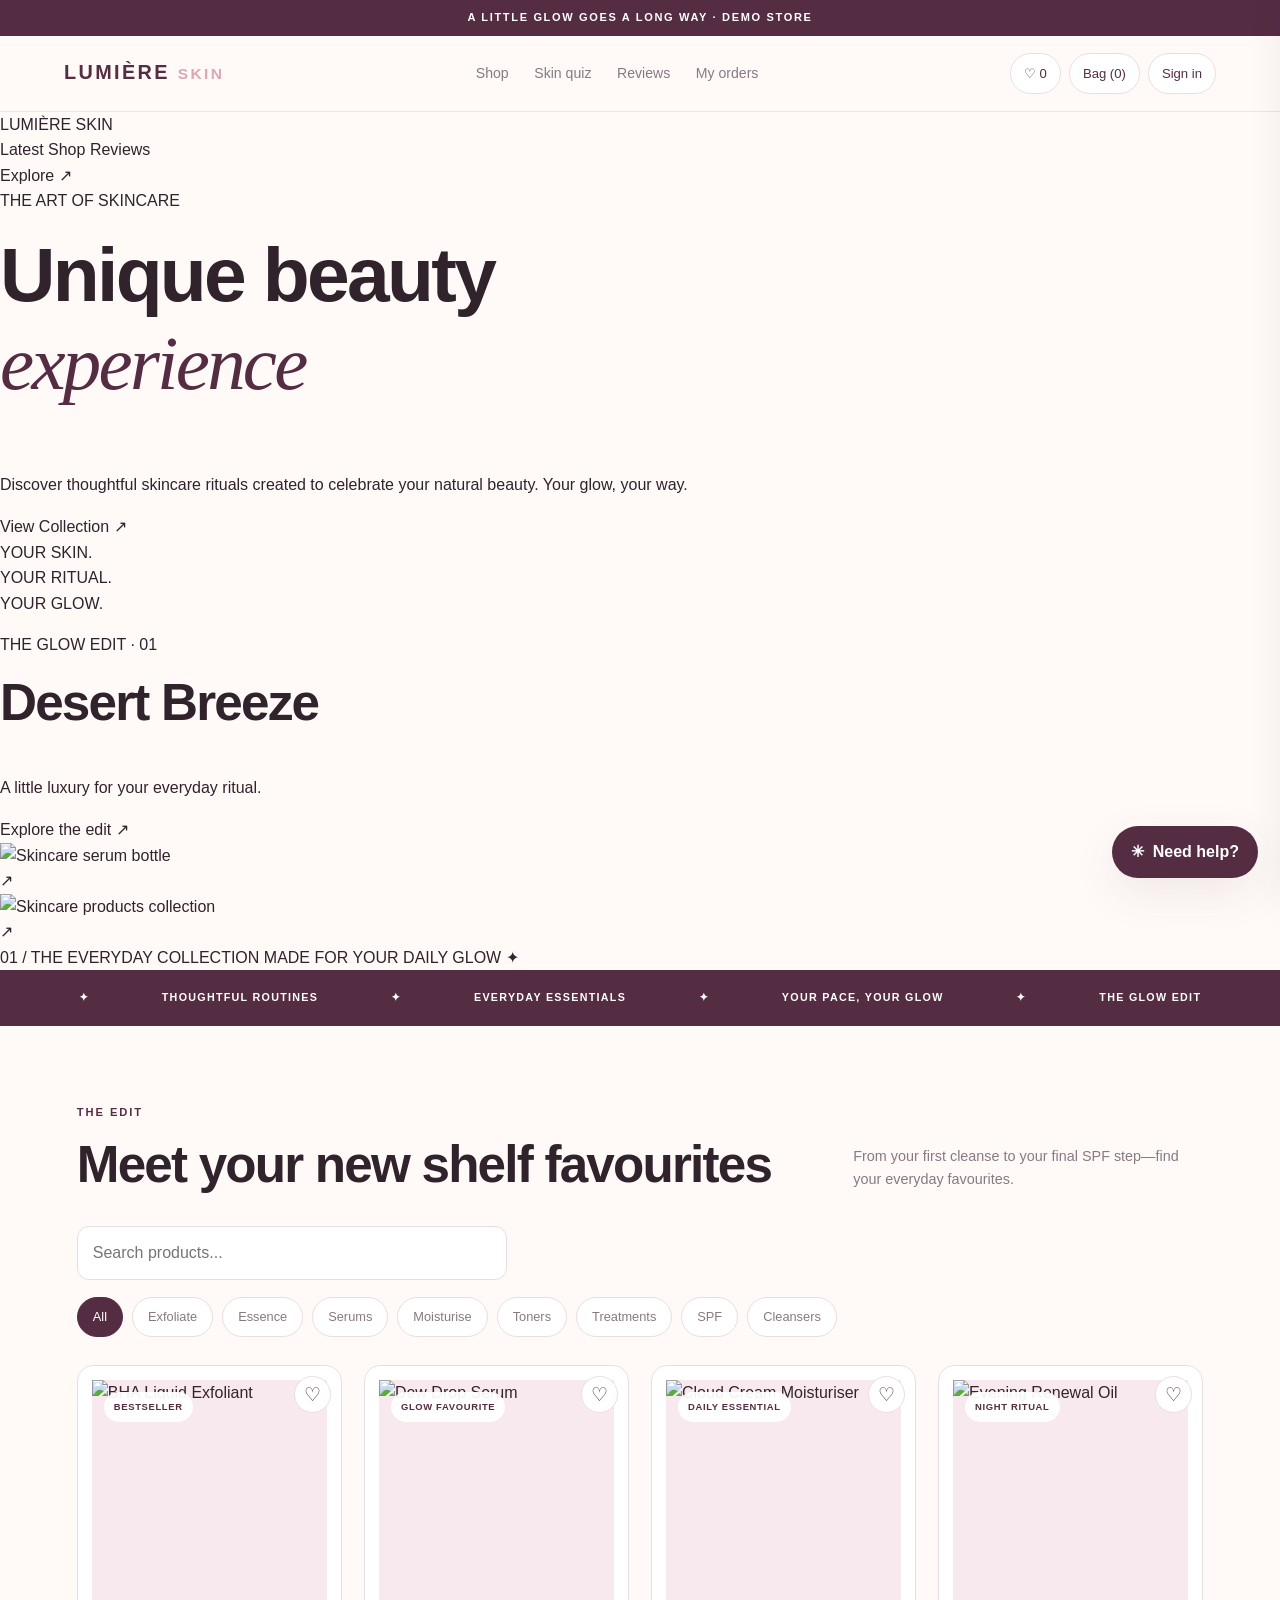
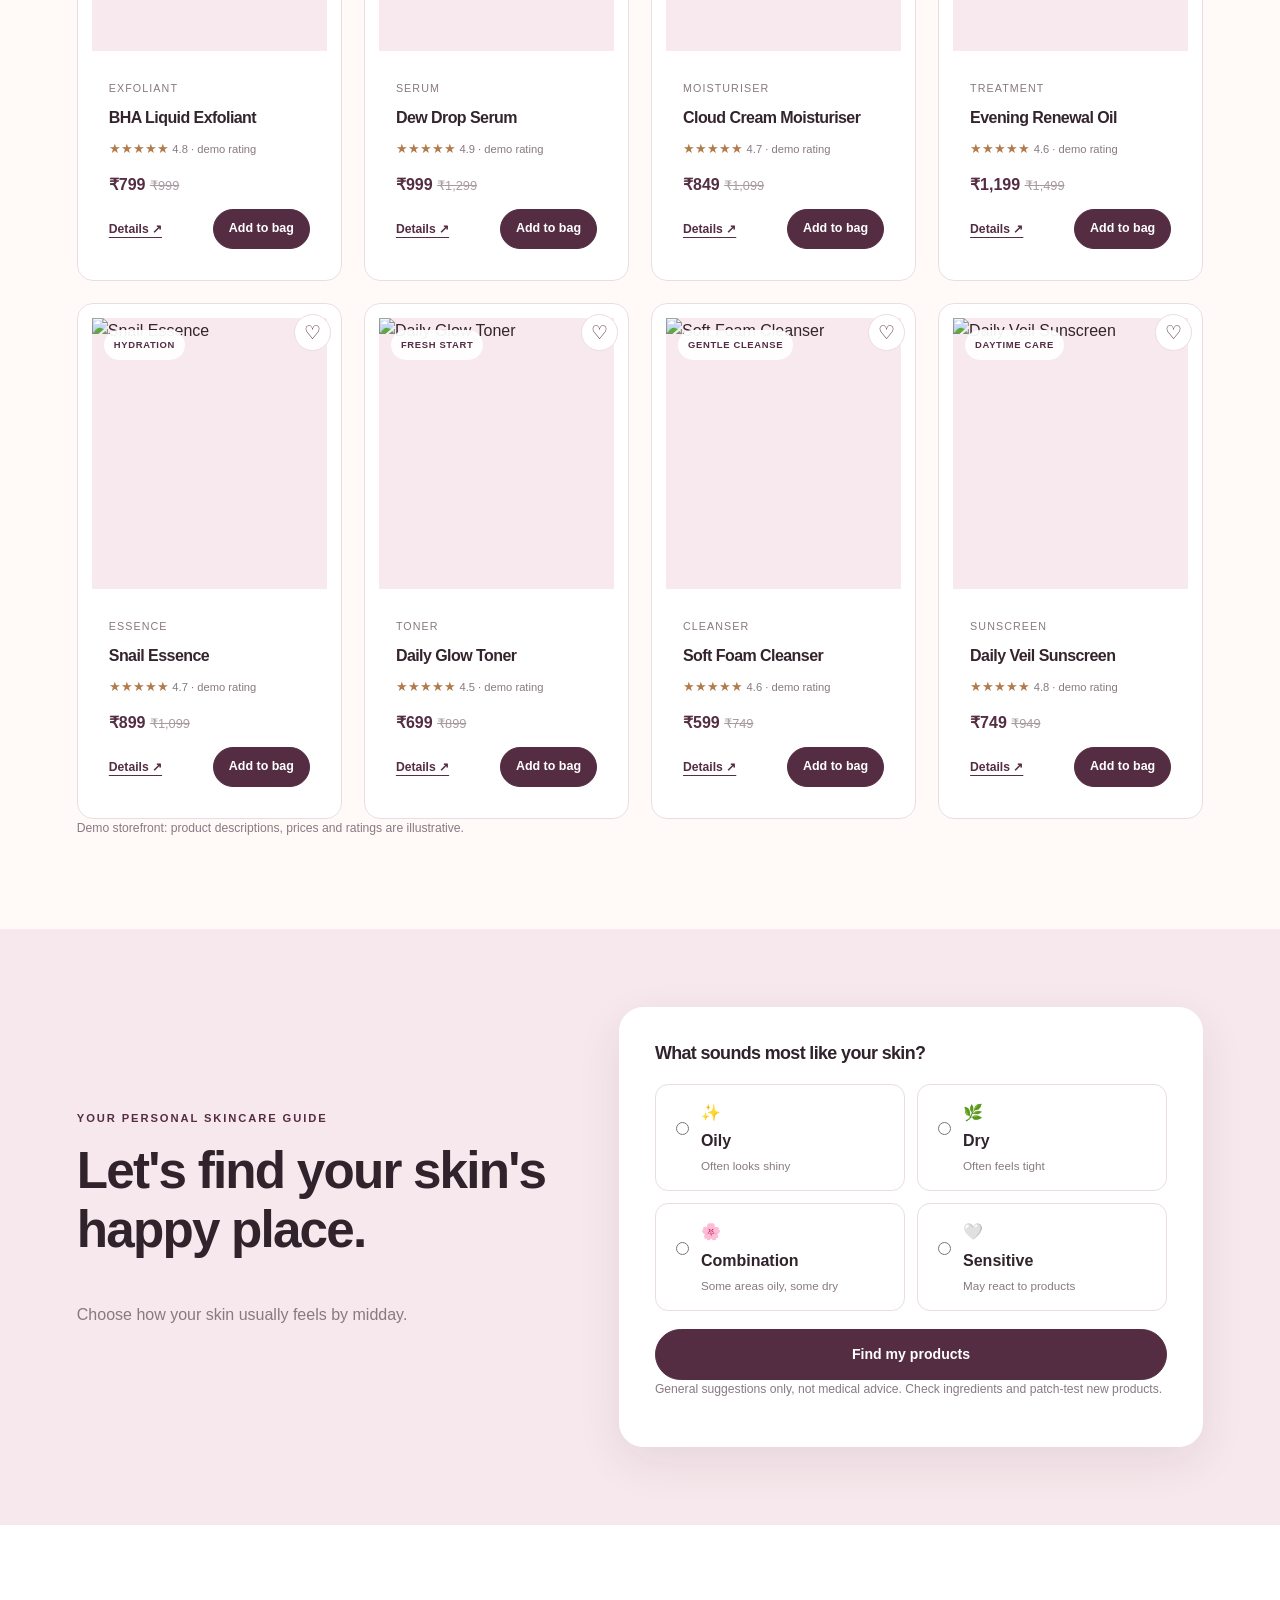
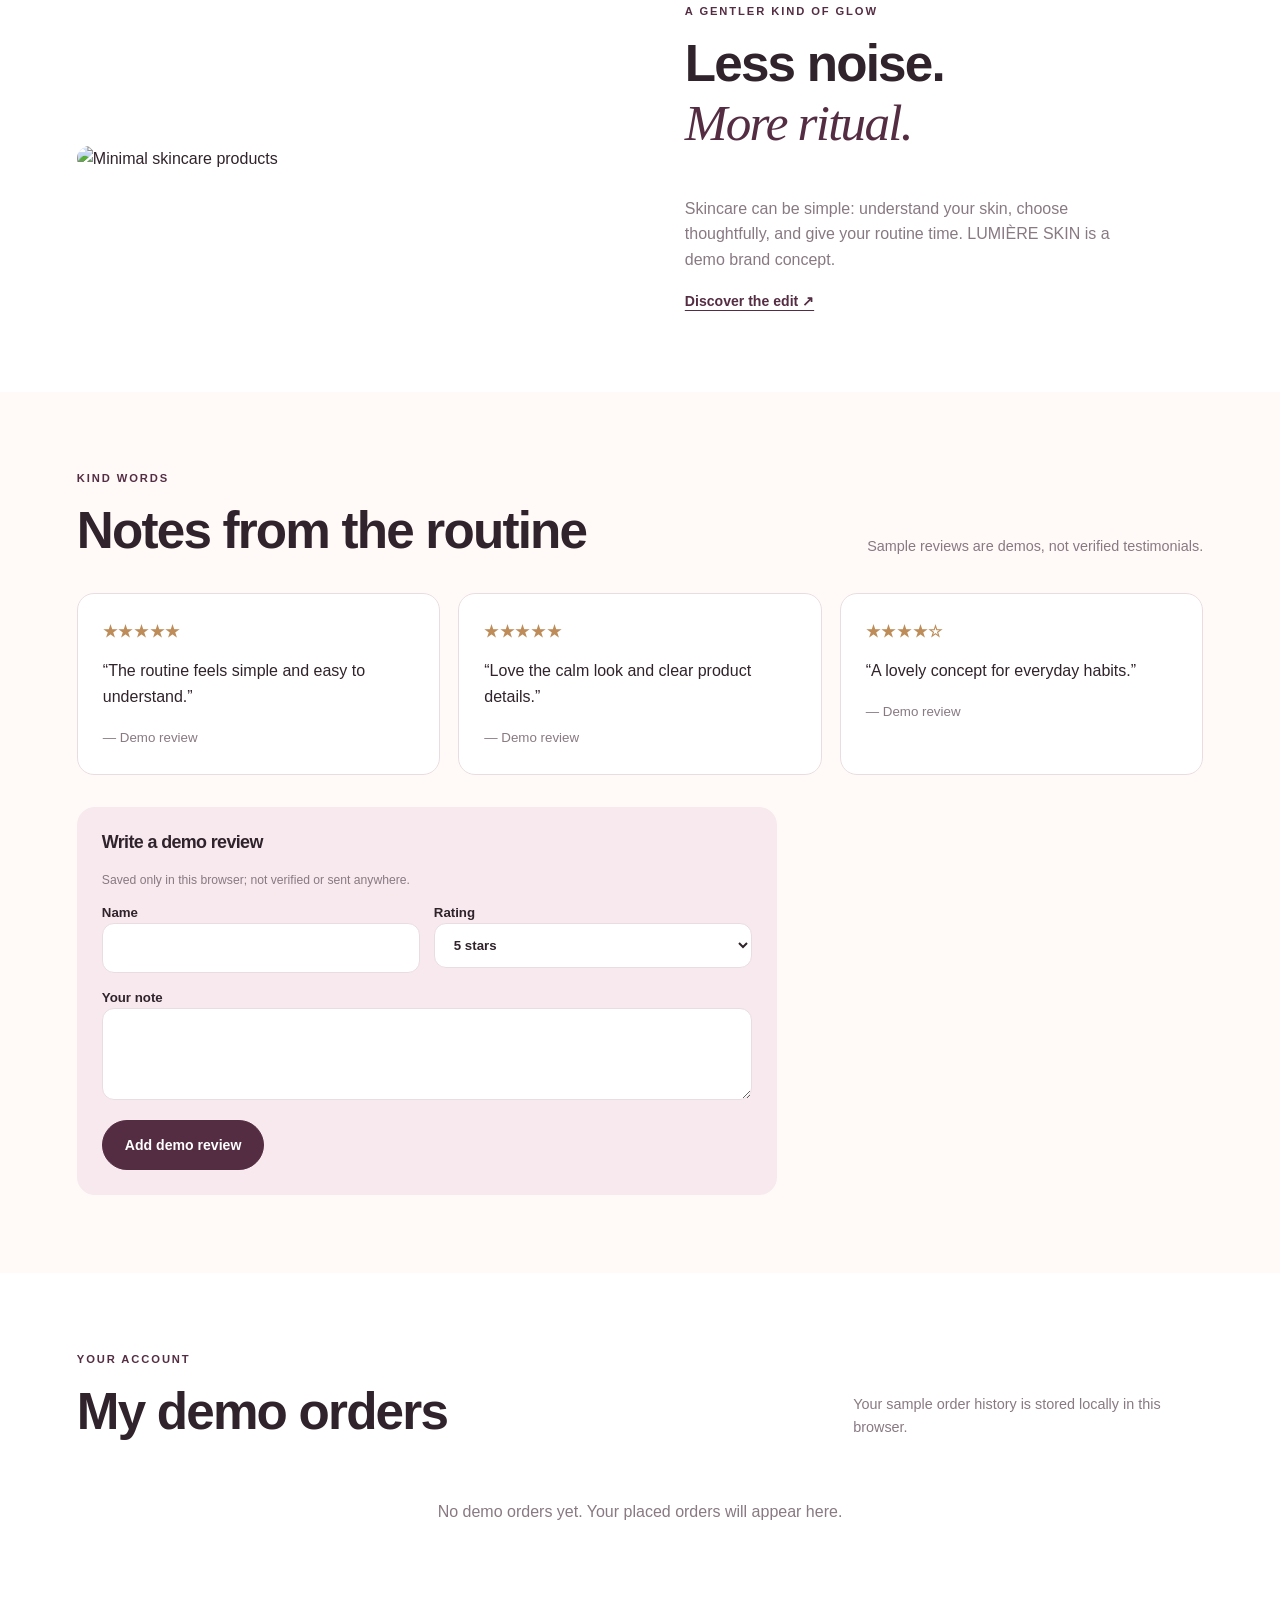
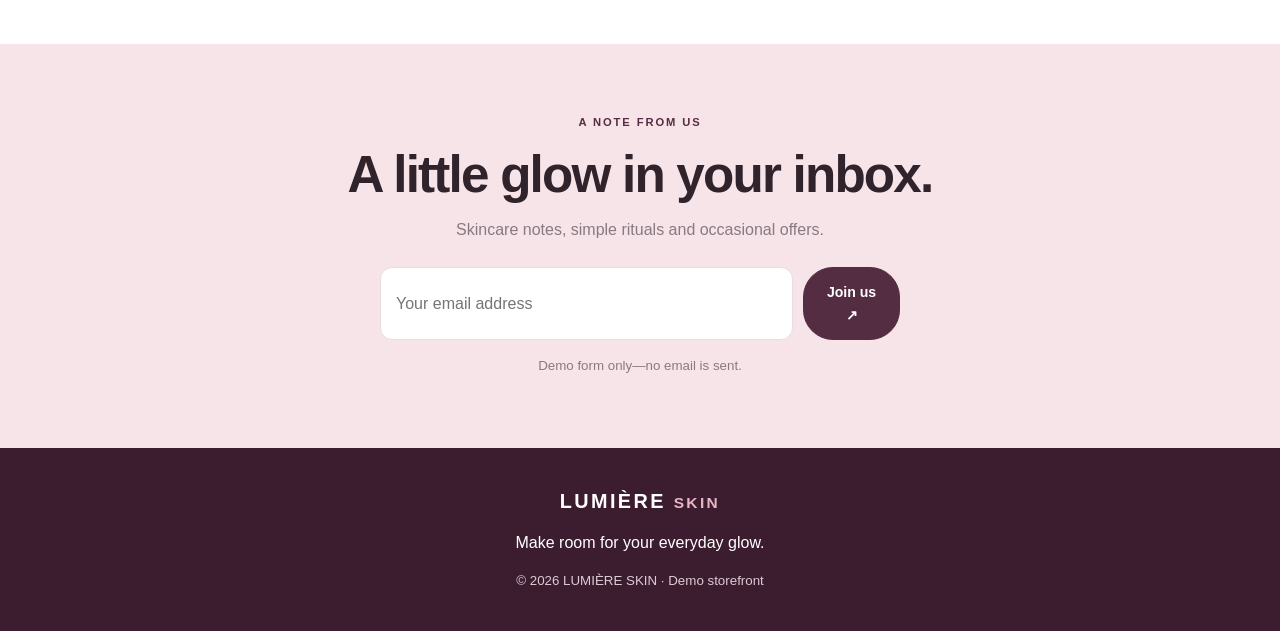
==== commit 62afd658: "Update index.html" ====
--- a/index.html
+++ b/index.html
@@ -31,30 +31,68 @@
   </header>
 
   <main>
-    <section class="hero hero-luxe" id="home">
-      <div class="hero-copy reveal">
-        <p class="eyebrow">THE ART OF EVERYDAY SKINCARE</p>
-        <span class="hero-kicker">YOUR SKINCARE, ELEVATED</span>
-        <h1>Meet your glow.<br><em>Love your ritual.</em></h1>
-        <p>Discover your new favourite cleansers, serums, moisturisers and SPF essentials for your everyday routine.</p>
-        <div class="hero-buttons">
-          <a class="btn" href="#shop">Shop collection ↗</a>
-          <a class="text-link" href="#skin-quiz">Find my routine</a>
-        </div>
-        <div class="hero-proof">
-          <span>✦ Thoughtful essentials</span>
-          <span>✦ Your daily ritual</span>
-        </div>
-      </div>
-      <div class="hero-pic reveal">
-        <div class="hero-image-frame">
-          <img src="hero-skincare.jpg" alt="Skincare products displayed on a marble vanity">
-        </div>
-        <span class="stamp">YOUR DAILY<br><b>Glow</b><br>STARTS HERE</span>
-        <span class="floating-note note-one">A little care<br>goes a long way ✦</span>
-        <span class="floating-note note-two">THE GLOW EDIT · 01</span>
-      </div>
-    </section>
+   
+<section class="cinema-hero">
+  <div class="cinema-background"></div>
+  <div class="cinema-shade"></div>
+
+  <header class="cinema-nav">
+    <a href="index.html" class="cinema-logo">LUMIÈRE <span>SKIN</span></a>
+
+    <nav class="cinema-links">
+      <a href="#shop">Latest</a>
+      <a href="#shop" class="selected">Shop</a>
+      <a href="#reviews">Reviews</a>
+    </nav>
+
+    <a href="#shop" class="cinema-menu">Explore ↗</a>
+  </header>
+
+  <div class="cinema-intro">
+    <p class="cinema-overline">THE ART OF SKINCARE</p>
+    <h1>Unique beauty<br><em>experience</em></h1>
+    <p class="cinema-description">
+      Discover thoughtful skincare rituals created to celebrate
+      your natural beauty. Your glow, your way.
+    </p>
+    <a href="#shop" class="cinema-button">View Collection ↗</a>
+  </div>
+
+  <p class="cinema-side-note">
+    YOUR SKIN.<br>YOUR RITUAL.<br>YOUR GLOW.
+  </p>
+
+  <div class="cinema-feature">
+    <div class="cinema-feature-copy">
+      <p class="cinema-overline">THE GLOW EDIT · 01</p>
+      <h2>Desert Breeze</h2>
+      <p>A little luxury for your everyday ritual.</p>
+      <a href="#shop">Explore the edit ↗</a>
+    </div>
+
+    <a class="cinema-product-card" href="#shop" aria-label="Explore skincare products">
+      <img
+        src="https://images.unsplash.com/photo-1608248543803-ba4f8c70ae0b?auto=format&fit=crop&w=500&q=80"
+        alt="Skincare serum bottle"
+      >
+      <span>↗</span>
+    </a>
+
+    <a class="cinema-product-card cinema-product-second" href="#shop" aria-label="View the skincare collection">
+      <img
+        src="https://images.unsplash.com/photo-1611930022073-b7a4ba5fcccd?auto=format&fit=crop&w=500&q=80"
+        alt="Skincare products collection"
+      >
+      <span>↗</span>
+    </a>
+  </div>
+
+  <div class="cinema-bottom-note">
+    <span>01 / THE EVERYDAY COLLECTION</span>
+    <span>MADE FOR YOUR DAILY GLOW ✦</span>
+  </div>
+</section>
+
 
     <div class="strip">
       <span>✦</span> THOUGHTFUL ROUTINES <span>✦</span>
--- a/style.css
+++ b/style.css
@@ -1,271 +1,1474 @@
+
+/* ==========================================
+   LUMIÈRE SKIN — BLUSH LUXE THEME
+   Responsive: mobile, tablet, desktop
+========================================== */
 
 :root {
-  --cream: #fbf6f0;
-  --paper: #fffdfa;
-  --pink: #f0dfe4;
-  --rose: #ad6682;
-  --plum: #542b42;
-  --ink: #292226;
-  --muted: #766a6c;
-  --line: #eadfe1;
-  --serif: "Playfair Display", Georgia, serif;
-  --sans: "DM Sans", Arial, sans-serif;
-  --shadow: 0 18px 55px rgba(64, 38, 50, .10);
+  --bg: #fffaf8;
+  --surface: #ffffff;
+  --soft-pink: #f6e4e8;
+  --pink: #dca6b3;
+  --plum: #552d43;
+  --plum-dark: #3c1d30;
+  --text: #30232b;
+  --muted: #887982;
+  --line: #eadde2;
+  --green: #637b69;
+  --radius: 18px;
+  --shadow: 0 15px 45px rgba(83, 43, 65, .09);
 }
 
 * { box-sizing: border-box; }
-html { scroll-behavior: smooth; scroll-padding-top: 100px; }
-body { margin: 0; background: var(--cream); color: var(--ink); font-family: var(--sans); font-size: 16px; line-height: 1.7; }
-body.no-scroll { overflow: hidden; }
-img { max-width: 100%; }
+
+html {
+  scroll-behavior: smooth;
+  scroll-padding-top: 90px;
+}
+
+body {
+  margin: 0;
+  background: var(--bg);
+  color: var(--text);
+  font-family: "Segoe UI", Arial, sans-serif;
+  line-height: 1.6;
+  overflow-x: hidden;
+}
+
+body.modal-open { overflow: hidden; }
+
+img {
+  display: block;
+  max-width: 100%;
+}
+
 a { color: inherit; text-decoration: none; }
-button, input { font: inherit; }
-button { cursor: pointer; }
-button:focus-visible, a:focus-visible, input:focus-visible { outline: 3px solid var(--rose); outline-offset: 3px; }
-[hidden] { display: none !important; }
+
+button, input, textarea, select { font: inherit; }
+
+button {
+  cursor: pointer;
+  -webkit-tap-highlight-color: transparent;
+}
+
+button:focus-visible, a:focus-visible, input:focus-visible,
+textarea:focus-visible, select:focus-visible {
+  outline: 3px solid var(--pink);
+  outline-offset: 3px;
+}
+
+h1, h2, h3, p { margin-top: 0; }
+
+h1, h2, h3 {
+  line-height: 1.15;
+  letter-spacing: -.035em;
+}
+
+h1, h2 { font-weight: 650; }
+
+h1 { font-size: clamp(2.8rem, 6vw, 5.6rem); }
+h2 { font-size: clamp(2rem, 4vw, 3.2rem); }
+h3 { font-size: 1.12rem; }
+
+em {
+  color: var(--plum);
+  font-family: Georgia, serif;
+  font-weight: 400;
+}
+
+button:disabled {
+  opacity: .45;
+  cursor: not-allowed;
+}
 
 .announcement {
-  min-height: 34px; display: flex; align-items: center; justify-content: center;
-  padding: 8px 15px; background: var(--plum); color: white; text-align: center;
-  font-size: 11px; font-weight: 700; letter-spacing: 1.7px;
-}
-
-.site-header {
-  position: sticky; top: 0; z-index: 30; display: flex; align-items: center;
-  justify-content: space-between; gap: 30px; min-height: 84px;
-  padding: 15px clamp(20px, 5.5vw, 88px); background: rgba(251, 246, 240, .96);
-  border-bottom: 1px solid var(--line); backdrop-filter: blur(18px);
-}
-.brand { font-size: 32px; font-weight: 800; letter-spacing: -1.8px; line-height: 1; white-space: nowrap; color: var(--plum); }
-.brand span { color: var(--rose); }
-.main-nav, .header-actions { display: flex; align-items: center; gap: clamp(15px, 2.5vw, 34px); }
-.main-nav a, .header-link { font-size: 14px; font-weight: 650; transition: color .2s; }
-.main-nav a:hover, .header-link:hover { color: var(--rose); }
-.header-actions { gap: 10px; }
-.icon-button, .cart-button {
-  min-height: 43px; border: 1px solid var(--line); border-radius: 999px;
-  padding: 9px 15px; background: var(--paper); color: var(--ink); font-size: 14px;
-}
-.icon-button { font-size: 18px; }
-.cart-button { background: var(--plum); color: white; border-color: var(--plum); font-weight: 700; }
-
-.search-panel { position: sticky; top: 84px; z-index: 29; padding: 20px clamp(20px, 5vw, 80px); background: white; box-shadow: var(--shadow); }
-.search-panel label { display: block; margin-bottom: 8px; font-weight: 700; }
-.search-panel input { width: 100%; min-height: 50px; padding: 12px 15px; border: 1px solid var(--line); border-radius: 12px; background: var(--cream); }
-
+  padding: 9px 12px;
+  background: var(--plum);
+  color: white;
+  text-align: center;
+  font-size: .69rem;
+  letter-spacing: .15em;
+  font-weight: 700;
+}
+
+/* Header and navigation */
+.header {
+  position: sticky;
+  z-index: 30;
+  top: 0;
+  display: flex;
+  align-items: center;
+  justify-content: space-between;
+  gap: 22px;
+  padding: 17px clamp(16px, 5vw, 72px);
+  background: rgba(255, 250, 248, .94);
+  border-bottom: 1px solid rgba(234, 221, 226, .8);
+  backdrop-filter: blur(16px);
+}
+
+.logo {
+  flex-shrink: 0;
+  font-size: 1.24rem;
+  font-weight: 850;
+  letter-spacing: .12em;
+  color: var(--plum);
+}
+
+.logo span {
+  color: var(--pink);
+  font-size: .78em;
+}
+
+.header nav {
+  display: flex;
+  align-items: center;
+  justify-content: center;
+  gap: clamp(12px, 2vw, 28px);
+}
+
+.header nav a {
+  color: var(--muted);
+  font-size: .88rem;
+  transition: color .2s;
+}
+
+.header nav a:hover { color: var(--plum); }
+
+.head-actions {
+  display: flex;
+  align-items: center;
+  gap: 8px;
+}
+
+.head-actions button,
+.menu {
+  min-height: 40px;
+  padding: 9px 13px;
+  border: 1px solid var(--line);
+  border-radius: 30px;
+  background: white;
+  color: var(--plum);
+  font-size: .82rem;
+}
+
+.head-actions button:hover {
+  background: var(--soft-pink);
+}
+
+.menu {
+  display: none;
+  font-size: 1.2rem;
+}
+
+/* Hero section */
 .hero {
-  display: grid; grid-template-columns: minmax(0, .94fr) minmax(0, 1.06fr);
-  align-items: center; gap: clamp(35px, 5vw, 78px);
-  min-height: 680px; padding: clamp(55px, 7vw, 100px) clamp(22px, 6vw, 96px);
-  overflow: hidden; background: linear-gradient(135deg, #fffaf4 0%, #f6e9e9 53%, #ead2dc 100%);
-}
-.hero-copy { max-width: 700px; }
-.eyebrow { display: block; margin-bottom: 19px; color: var(--rose); font-size: 12px; font-weight: 800; letter-spacing: 2.3px; line-height: 1.5; }
-.hero h1, .section-heading h2, .ritual-copy h2, .quote-section h2, .newsletter h2, .detail-extra h2 {
-  margin: 0; font-family: var(--serif); font-weight: 600; letter-spacing: -2px; line-height: 1.08;
-}
-.hero h1 { font-size: clamp(55px, 6.5vw, 96px); }
-.hero h1 em, .section-heading h2 em, .ritual-copy h2 em, .quote-section h2 em, .newsletter h2 em, .detail-extra h2 em { color: var(--rose); font-weight: 500; }
-.hero-copy > p { max-width: 550px; margin: 26px 0; color: var(--muted); font-size: clamp(17px, 1.35vw, 20px); line-height: 1.85; }
-.hero-actions { display: flex; flex-wrap: wrap; align-items: center; gap: 22px; margin-top: 30px; }
-.button {
-  display: inline-flex; justify-content: center; align-items: center; gap: 12px;
-  min-height: 52px; padding: 14px 24px; border: 1px solid transparent; border-radius: 999px;
-  font-size: 15px; font-weight: 750; transition: transform .2s, background .2s;
-}
-.button:hover { transform: translateY(-2px); }
-.button-dark { background: var(--plum); color: white; }
-.button-dark:hover { background: #3d1c30; }
-.button-light { background: var(--paper); color: var(--plum); }
-.text-link { font-size: 14px; font-weight: 750; color: var(--plum); }
-.hero-points { display: flex; flex-wrap: wrap; gap: 10px 19px; margin-top: 35px; color: #705b64; font-size: 12px; font-weight: 650; }
-
-.hero-visual { position: relative; min-width: 0; }
-.hero-visual > img { display: block; width: 100%; height: clamp(460px, 51vw, 690px); object-fit: cover; object-position: center; border-radius: 230px 230px 24px 24px; box-shadow: var(--shadow); }
-.floating-card { position: absolute; display: flex; gap: 12px; align-items: center; padding: 15px 18px; border: 1px solid rgba(255,255,255,.8); border-radius: 16px; background: rgba(255,253,250,.94); box-shadow: var(--shadow); }
-.floating-card strong { display: block; font-size: 14px; line-height: 1.4; }
-.floating-card small { display: block; color: var(--muted); font-size: 11px; }
-.floating-icon { display: grid; place-items: center; width: 36px; height: 36px; border-radius: 50%; background: var(--pink); color: var(--plum); }
-.floating-top { top: 14%; left: -35px; }
-.floating-bottom { right: -15px; bottom: 10%; display: block; max-width: 215px; padding: 20px; }
-.floating-bottom strong { margin: 10px 0; font-family: var(--serif); font-size: 21px; }
-.floating-bottom a { font-size: 12px; font-weight: 750; color: var(--plum); }
-.image-caption { display: block; margin-top: 14px; text-align: right; color: var(--muted); font-size: 10px; font-weight: 750; letter-spacing: 1.7px; }
-
-.ticker { display: flex; justify-content: space-around; align-items: center; flex-wrap: wrap; gap: 15px; padding: 19px 22px; background: var(--plum); color: white; font-size: 11px; font-weight: 750; letter-spacing: 1.5px; }
-.ticker i { color: #e9b5c9; font-style: normal; }
-
-.section { padding: clamp(65px, 8vw, 112px) clamp(22px, 6vw, 96px); }
-.shop-section { background: var(--cream); }
-.section-heading { display: flex; justify-content: space-between; align-items: end; gap: 35px; margin-bottom: 40px; }
-.section-heading h2, .ritual-copy h2, .quote-section h2, .newsletter h2, .detail-extra h2 { font-size: clamp(40px, 5vw, 70px); }
-.section-heading > p { max-width: 390px; margin: 0 0 7px; color: var(--muted); font-size: 16px; line-height: 1.8; }
-
-.shop-tools { display: flex; justify-content: space-between; align-items: center; flex-wrap: wrap; gap: 18px; margin-bottom: 28px; }
-.filter-tabs { display: flex; flex-wrap: wrap; gap: 9px; }
-.filter-button { padding: 10px 17px; border: 1px solid var(--line); border-radius: 999px; background: transparent; color: var(--muted); font-size: 13px; font-weight: 700; }
-.filter-button.active, .filter-button:hover { background: var(--plum); color: white; border-color: var(--plum); }
-.result-count { color: var(--muted); font-size: 13px; }
-.product-grid { display: grid; grid-template-columns: repeat(4, minmax(0, 1fr)); gap: 22px; }
-.product-card { min-width: 0; overflow: hidden; border: 1px solid var(--line); border-radius: 19px; background: var(--paper); transition: transform .25s, box-shadow .25s; }
-.product-card:hover { transform: translateY(-5px); box-shadow: var(--shadow); }
-.product-image-wrap { position: relative; overflow: hidden; background: #f1e9e5; }
-.product-image-wrap > img { display: block; width: 100%; height: clamp(230px, 25vw, 340px); object-fit: cover; transition: transform .45s; }
-.product-card:hover .product-image-wrap > img { transform: scale(1.035); }
-.product-tag { position: absolute; top: 13px; left: 13px; padding: 6px 10px; border-radius: 999px; background: rgba(255,253,250,.94); font-size: 10px; font-weight: 800; letter-spacing: .7px; }
-.wish-button { position: absolute; top: 12px; right: 12px; display: grid; place-items: center; width: 39px; height: 39px; border: 0; border-radius: 50%; background: white; color: var(--plum); font-size: 23px; }
-.wish-button.saved { background: var(--plum); color: white; }
-.product-info { padding: 19px; }
-.product-category { color: var(--rose); font-size: 10px; font-weight: 800; letter-spacing: 1.5px; text-transform: uppercase; }
-.product-info h3 { margin: 6px 0; font-family: var(--serif); font-size: 23px; line-height: 1.25; }
-.product-info p { min-height: 48px; margin: 8px 0 13px; color: var(--muted); font-size: 13px; line-height: 1.7; }
-.product-bottom { display: flex; justify-content: space-between; align-items: center; gap: 8px; margin-top: 15px; }
-.product-price { font-size: 17px; font-weight: 800; }
-.add-button { min-height: 40px; padding: 9px 13px; border: 1px solid var(--plum); border-radius: 999px; background: var(--plum); color: white; font-size: 12px; font-weight: 750; }
-.details-link { display: inline-block; margin-top: 12px; color: var(--plum); font-size: 12px; font-weight: 750; }
-.empty-state { padding: 35px; text-align: center; color: var(--muted); }
-
-.ritual-section { display: grid; grid-template-columns: 1fr 1fr; align-items: center; gap: clamp(35px, 7vw, 100px); padding: clamp(60px, 8vw, 110px) clamp(22px, 6vw, 96px); background: #f1e2e5; }
-.ritual-image img { display: block; width: 100%; height: clamp(420px, 48vw, 630px); object-fit: cover; border-radius: 190px 190px 22px 22px; }
-.ritual-copy > p { max-width: 530px; color: var(--muted); font-size: 16px; line-height: 1.9; }
-.ritual-steps { margin: 28px 0; }
-.ritual-steps > div { display: flex; align-items: center; gap: 20px; padding: 15px 0; border-bottom: 1px solid #dfcbd2; }
-.ritual-steps > div > span { font-family: var(--serif); color: var(--rose); font-size: 25px; }
-.ritual-steps p { margin: 0; }
-.ritual-steps strong, .ritual-steps small { display: block; }
-.ritual-steps strong { font-size: 15px; }
-.ritual-steps small { margin-top: 3px; color: var(--muted); font-size: 13px; }
-
-.quote-section { padding: clamp(75px, 10vw, 135px) 22px; text-align: center; background: var(--plum); color: white; }
-.quote-section .eyebrow { color: #efbfd1; }
-.quote-section h2 { font-size: clamp(42px, 6vw, 78px); }
-.quote-section h2 em { color: #edb8ce; }
-.quote-section p { max-width: 520px; margin: 22px auto 30px; color: #f0dfe7; font-size: 16px; }
-
-.newsletter { display: flex; justify-content: space-between; align-items: center; gap: 40px; padding: clamp(60px, 8vw, 100px) clamp(22px, 6vw, 96px); }
-.newsletter-form { width: min(100%, 420px); }
-.newsletter-form label { display: block; margin-bottom: 10px; font-size: 14px; font-weight: 750; }
-.newsletter-input { display: flex; gap: 8px; padding: 6px; border: 1px solid var(--line); border-radius: 999px; background: white; }
-.newsletter-input input { flex: 1; width: 0; min-height: 45px; padding: 10px 14px; border: 0; outline: none; background: transparent; }
-.newsletter-input button { width: 46px; height: 46px; border: 0; border-radius: 50%; background: var(--plum); color: white; font-size: 20px; }
-.newsletter-form small { display: block; margin-top: 10px; color: var(--muted); font-size: 12px; }
-
-.site-footer { padding: 45px clamp(22px, 6vw, 96px) 25px; background: #f0e4e5; text-align: center; }
-.footer-brand { display: inline-block; }
-.site-footer > p { color: var(--muted); font-size: 14px; }
-.footer-links { display: flex; justify-content: center; flex-wrap: wrap; gap: 24px; margin: 22px 0; }
-.footer-links a { font-size: 13px; font-weight: 700; }
-.site-footer > small { color: var(--muted); font-size: 12px; }
-
-.overlay { position: fixed; inset: 0; z-index: 49; background: rgba(31, 20, 27, .43); backdrop-filter: blur(3px); }
-.drawer { position: fixed; top: 0; right: 0; z-index: 50; display: flex; flex-direction: column; width: min(460px, 100%); height: 100dvh; padding: 26px; background: var(--paper); box-shadow: -15px 0 55px rgba(30, 20, 25, .15); transform: translateX(105%); transition: transform .3s ease; }
+  display: grid;
+  grid-template-columns: 1fr 1fr;
+  align-items: center;
+  gap: clamp(28px, 5vw, 80px);
+  padding: 65px clamp(20px, 7vw, 110px) 78px;
+  background:
+    radial-gradient(ellipse at 8% 15%, #f8e8ec 0, transparent 43%),
+    linear-gradient(130deg, #fffaf8, #f8edf0 58%, #f2e3e8);
+}
+
+.hero-copy { max-width: 610px; }
+
+.eyebrow {
+  margin-bottom: 14px;
+  color: var(--plum);
+  font-size: .7rem;
+  font-weight: 800;
+  letter-spacing: .17em;
+}
+
+.hero-kicker {
+  display: inline-block;
+  margin-bottom: 16px;
+  color: var(--muted);
+  font-size: .76rem;
+  letter-spacing: .12em;
+}
+
+.hero h1 { margin-bottom: 20px; }
+
+.hero-copy > p:not(.eyebrow) {
+  max-width: 460px;
+  color: var(--muted);
+  font-size: 1.04rem;
+}
+
+.hero-buttons {
+  display: flex;
+  align-items: center;
+  flex-wrap: wrap;
+  gap: 20px;
+  margin-top: 28px;
+}
+
+.btn {
+  display: inline-flex;
+  align-items: center;
+  justify-content: center;
+  gap: 8px;
+  min-height: 47px;
+  padding: 13px 22px;
+  border: 1px solid var(--plum);
+  border-radius: 30px;
+  background: var(--plum);
+  color: white;
+  font-weight: 700;
+  font-size: .88rem;
+  text-align: center;
+  transition: transform .22s, background .22s, box-shadow .22s;
+}
+
+.btn:hover {
+  transform: translateY(-2px);
+  background: var(--plum-dark);
+  box-shadow: 0 8px 22px rgba(83, 43, 65, .16);
+}
+
+.btn.secondary {
+  background: white;
+  color: var(--plum);
+  border-color: var(--line);
+}
+
+.btn.secondary:hover { background: var(--soft-pink); }
+
+.btn.small-btn {
+  min-height: 38px;
+  padding: 9px 15px;
+  font-size: .78rem;
+}
+
+.btn.wide { width: 100%; }
+
+.text-link {
+  color: var(--plum);
+  font-size: .88rem;
+  font-weight: 750;
+  text-decoration: underline;
+  text-underline-offset: 4px;
+}
+
+.hero-proof {
+  display: flex;
+  flex-wrap: wrap;
+  gap: 16px;
+  margin-top: 32px;
+  color: var(--muted);
+  font-size: .78rem;
+}
+
+.hero-pic {
+  position: relative;
+  max-width: 570px;
+  width: 100%;
+  justify-self: end;
+  animation: floatHero 6s ease-in-out infinite;
+}
+
+.hero-image-frame {
+  height: clamp(330px, 42vw, 560px);
+  overflow: hidden;
+  border-radius: 48% 48% 20px 20px;
+  background: var(--soft-pink);
+  box-shadow: var(--shadow);
+}
+
+.hero-image-frame img {
+  width: 100%;
+  height: 100%;
+  object-fit: cover;
+}
+
+.stamp {
+  position: absolute;
+  right: -20px;
+  top: 13%;
+  display: grid;
+  place-content: center;
+  width: 105px;
+  height: 105px;
+  border-radius: 50%;
+  background: var(--plum);
+  color: white;
+  text-align: center;
+  font-size: .6rem;
+  letter-spacing: .07em;
+  transform: rotate(9deg);
+}
+
+.stamp b {
+  font-family: Georgia, serif;
+  font-size: 1.5rem;
+  font-weight: 400;
+}
+
+.floating-note {
+  position: absolute;
+  padding: 13px 16px;
+  border: 1px solid rgba(255,255,255,.8);
+  border-radius: 13px;
+  background: rgba(255,255,255,.91);
+  box-shadow: var(--shadow);
+  color: var(--plum);
+  font-size: .78rem;
+}
+
+.note-one { bottom: 15%; left: -28px; }
+.note-two { right: 12px; bottom: 5%; font-size: .65rem; letter-spacing: .1em; }
+
+.strip {
+  display: flex;
+  align-items: center;
+  justify-content: space-evenly;
+  flex-wrap: wrap;
+  gap: 14px;
+  padding: 19px 20px;
+  background: var(--plum);
+  color: white;
+  font-size: .67rem;
+  font-weight: 750;
+  letter-spacing: .12em;
+}
+
+/* General sections */
+.section {
+  padding: 78px clamp(18px, 6vw, 88px);
+}
+
+.section-title {
+  display: flex;
+  align-items: end;
+  justify-content: space-between;
+  gap: 24px;
+  margin-bottom: 32px;
+}
+
+.section-title h2 { margin-bottom: 0; }
+
+.section-title > p {
+  max-width: 350px;
+  margin-bottom: 3px;
+  color: var(--muted);
+  font-size: .9rem;
+}
+
+.tools {
+  display: grid;
+  gap: 17px;
+  margin-bottom: 28px;
+}
+
+#productSearch,
+input, textarea, select {
+  width: 100%;
+  min-width: 0;
+  padding: 13px 15px;
+  border: 1px solid var(--line);
+  border-radius: 12px;
+  background: white;
+  color: var(--text);
+}
+
+#productSearch { max-width: 430px; }
+
+#categoryFilters {
+  display: flex;
+  flex-wrap: wrap;
+  gap: 9px;
+}
+
+.filter {
+  padding: 9px 15px;
+  border: 1px solid var(--line);
+  border-radius: 30px;
+  background: white;
+  color: var(--muted);
+  font-size: .8rem;
+  transition: .2s;
+}
+
+.filter:hover, .filter.active {
+  border-color: var(--plum);
+  background: var(--plum);
+  color: white;
+}
+
+/* Product cards */
+.products {
+  display: grid;
+  grid-template-columns: repeat(4, minmax(0, 1fr));
+  gap: 25px 19px;
+}
+
+.product-card {
+  position: relative;
+  min-width: 0;
+  overflow: hidden;
+  border: 1px solid #f0e5e9;
+  border-radius: var(--radius);
+  background: var(--surface);
+  transition: transform .25s, box-shadow .25s;
+}
+
+.product-card:hover {
+  transform: translateY(-5px);
+  box-shadow: var(--shadow);
+}
+
+.product-photo {
+  position: relative;
+  display: block;
+  overflow: hidden;
+  aspect-ratio: 4 / 4.6;
+  background: #f7e9ed;
+}
+
+.product-photo img {
+  width: 100%;
+  height: 100%;
+  object-fit: cover;
+  transition: transform .5s;
+}
+
+.product-card:hover .product-photo img { transform: scale(1.055); }
+
+.product-tag {
+  position: absolute;
+  top: 12px;
+  left: 12px;
+  z-index: 1;
+  max-width: calc(100% - 24px);
+  padding: 7px 10px;
+  border-radius: 30px;
+  background: rgba(255,255,255,.94);
+  color: var(--plum);
+  font-size: .59rem;
+  font-weight: 800;
+  letter-spacing: .07em;
+}
+
+.heart {
+  position: absolute;
+  top: 12px;
+  right: 12px;
+  z-index: 2;
+  display: grid;
+  place-items: center;
+  width: 37px;
+  height: 37px;
+  border: 1px solid var(--line);
+  border-radius: 50%;
+  background: white;
+  color: var(--plum);
+  font-size: 1.2rem;
+}
+
+.heart.selected { color: #b13f69; }
+
+.product-info { padding: 17px; }
+
+.product-category {
+  margin-bottom: 5px;
+  color: var(--muted);
+  font-size: .67rem;
+  text-transform: uppercase;
+  letter-spacing: .1em;
+}
+
+.product-info h3 {
+  margin-bottom: 8px;
+  font-size: 1rem;
+}
+
+.product-info h3 a:hover { color: var(--plum); }
+
+.rating {
+  margin: 0 0 10px;
+  color: #b17b4c;
+  font-size: .8rem;
+}
+
+.rating span {
+  color: var(--muted);
+  font-size: .7rem;
+}
+
+.price {
+  display: flex;
+  flex-wrap: wrap;
+  align-items: center;
+  gap: 9px;
+  margin-bottom: 13px;
+  color: var(--plum);
+  font-size: 1rem;
+  font-weight: 800;
+}
+
+.price del, .detail-prices del {
+  color: #a89aa2;
+  font-size: .8rem;
+  font-weight: 400;
+}
+
+.product-actions {
+  display: flex;
+  align-items: center;
+  justify-content: space-between;
+  gap: 8px;
+}
+
+.product-actions .text-link { font-size: .76rem; }
+
+.note {
+  color: var(--muted);
+  font-size: .76rem;
+  line-height: 1.6;
+}
+
+.empty {
+  padding: 25px;
+  color: var(--muted);
+  text-align: center;
+}
+
+/* Skin quiz */
+.quiz-section {
+  display: grid;
+  grid-template-columns: .9fr 1.1fr;
+  align-items: center;
+  gap: clamp(25px, 5vw, 70px);
+  background: #f6e8ec;
+}
+
+.quiz-section > div:first-child p:not(.eyebrow) { color: var(--muted); }
+
+.panel {
+  padding: clamp(20px, 4vw, 35px);
+  border: 1px solid white;
+  border-radius: 24px;
+  background: white;
+  box-shadow: var(--shadow);
+}
+
+.panel h3 { margin-bottom: 20px; }
+
+.quiz-options {
+  display: grid;
+  grid-template-columns: repeat(2, minmax(0, 1fr));
+  gap: 12px;
+  margin-bottom: 18px;
+}
+
+.quiz-options label {
+  display: grid;
+  grid-template-columns: auto 1fr;
+  align-items: center;
+  gap: 3px 9px;
+  padding: 15px;
+  border: 1px solid var(--line);
+  border-radius: 13px;
+  cursor: pointer;
+}
+
+.quiz-options input { width: auto; grid-row: span 2; }
+
+.quiz-options small {
+  grid-column: 2;
+  color: var(--muted);
+  font-size: .73rem;
+}
+
+.result {
+  margin-top: 17px;
+  padding: 16px;
+  border-radius: 13px;
+  background: #f8edf0;
+}
+
+/* Story */
+.story {
+  display: grid;
+  grid-template-columns: 1fr 1fr;
+  align-items: center;
+  gap: clamp(30px, 7vw, 100px);
+  background: white;
+}
+
+.story > img {
+  width: 100%;
+  max-height: 520px;
+  object-fit: cover;
+  border-radius: 25px;
+}
+
+.story > div > p:not(.eyebrow) {
+  max-width: 460px;
+  color: var(--muted);
+}
+
+/* Reviews */
+.reviews {
+  display: grid;
+  grid-template-columns: repeat(3, minmax(0, 1fr));
+  gap: 18px;
+}
+
+.reviews article {
+  padding: 25px;
+  border: 1px solid var(--line);
+  border-radius: 17px;
+  background: white;
+}
+
+.stars { color: #bd8c58; letter-spacing: .1em; }
+.reviews article p { margin: 14px 0; }
+.reviews article small { color: var(--muted); }
+
+.review-form {
+  max-width: 700px;
+  margin-top: 32px;
+  padding: 25px;
+  border-radius: 18px;
+  background: #f7e9ed;
+}
+
+.review-form label, .checkout-form label {
+  display: block;
+  margin-bottom: 14px;
+  font-size: .83rem;
+  font-weight: 650;
+}
+
+.form-row {
+  display: grid;
+  grid-template-columns: repeat(2, minmax(0, 1fr));
+  gap: 14px;
+}
+
+.user-review {
+  margin-top: 15px;
+  padding: 15px;
+  border-radius: 12px;
+  background: white;
+}
+
+.user-review b { color: #b17b4c; }
+
+/* Orders */
+.orders-section { background: white; }
+
+.order-card {
+  display: grid;
+  grid-template-columns: 1fr auto;
+  gap: 15px;
+  margin-bottom: 14px;
+  padding: 22px;
+  border: 1px solid var(--line);
+  border-radius: 16px;
+}
+
+.order-card h3 { margin: 5px 0; }
+.order-card p { margin: 5px 0; }
+.order-card small { color: var(--muted); }
+.order-card details { grid-column: 1 / -1; }
+.order-card summary { cursor: pointer; color: var(--plum); }
+
+/* Newsletter and footer */
+.newsletter {
+  padding: 70px 20px;
+  background: var(--soft-pink);
+  text-align: center;
+}
+
+.newsletter h2 { margin-bottom: 12px; }
+.newsletter > p:not(.eyebrow) { color: var(--muted); }
+
+.newsletter form {
+  display: flex;
+  max-width: 520px;
+  gap: 10px;
+  margin: 25px auto 12px;
+}
+
+.newsletter form input { min-width: 0; }
+.newsletter small { color: var(--muted); }
+
+footer {
+  padding: 38px 20px;
+  background: var(--plum-dark);
+  color: white;
+  text-align: center;
+}
+
+footer .logo { color: white; }
+footer .logo span { color: #e8b6c5; }
+footer p { margin: 12px 0; }
+footer small { color: #ddcbd4; }
+
+/* Product details */
+.detail-page {
+  max-width: 1440px;
+  margin: 0 auto;
+  padding: 25px clamp(18px, 6vw, 80px) 60px;
+}
+
+.breadcrumbs {
+  margin-bottom: 30px;
+  color: var(--muted);
+  font-size: .82rem;
+}
+
+.breadcrumbs a:hover { color: var(--plum); }
+
+.product-detail-layout {
+  display: grid;
+  grid-template-columns: 1fr 1fr;
+  align-items: start;
+  gap: clamp(28px, 6vw, 80px);
+}
+
+.detail-image-wrap {
+  position: relative;
+  overflow: hidden;
+  min-width: 0;
+  border-radius: 25px;
+  background: #f6e5ea;
+}
+
+.detail-image-wrap > img {
+  width: 100%;
+  max-height: 680px;
+  aspect-ratio: 4 / 4.6;
+  object-fit: cover;
+}
+
+.detail-image-wrap .product-tag { top: 18px; left: 18px; }
+
+.detail-info { padding: 10px 0; }
+.detail-info h1 { font-size: clamp(2.2rem, 4.2vw, 4rem); }
+
+.detail-prices {
+  display: flex;
+  align-items: center;
+  gap: 13px;
+  margin: 18px 0;
+}
+
+.detail-prices strong {
+  color: var(--plum);
+  font-size: 1.6rem;
+}
+
+#detailDescription {
+  color: var(--muted);
+  font-size: 1rem;
+}
+
+.detail-quantity {
+  display: flex;
+  align-items: center;
+  gap: 18px;
+  margin: 24px 0 18px;
+}
+
+.detail-quantity > label { font-size: .85rem; font-weight: 700; }
+
+.detail-quantity .qty-controls { margin: 0; }
+
+.detail-quantity input {
+  width: 54px;
+  padding: 6px;
+  border: 0;
+  text-align: center;
+}
+
+.detail-buttons {
+  display: grid;
+  grid-template-columns: 1fr 1fr;
+  gap: 10px;
+  margin-bottom: 25px;
+}
+
+.detail-benefits {
+  margin: 20px 0;
+  padding: 18px;
+  border-radius: 13px;
+  background: #f8edf0;
+}
+
+.detail-benefits p { margin: 6px 0; font-size: .84rem; }
+
+.detail-accordion {
+  border-bottom: 1px solid var(--line);
+  padding: 16px 0;
+}
+
+.detail-accordion summary {
+  cursor: pointer;
+  font-weight: 700;
+}
+
+.detail-accordion p {
+  margin: 12px 0 0;
+  color: var(--muted);
+  font-size: .87rem;
+}
+
+.related-products { padding-left: 0; padding-right: 0; }
+
+/* Cart drawer */
+.overlay {
+  position: fixed;
+  z-index: 49;
+  inset: 0;
+  background: rgba(32, 17, 26, .45);
+  opacity: 0;
+  pointer-events: none;
+  transition: opacity .25s;
+}
+
+.overlay.show {
+  opacity: 1;
+  pointer-events: auto;
+}
+
+.drawer {
+  position: fixed;
+  z-index: 50;
+  top: 0;
+  right: 0;
+  display: flex;
+  flex-direction: column;
+  width: min(440px, 100%);
+  height: 100dvh;
+  padding: 25px;
+  overflow-y: auto;
+  background: var(--bg);
+  box-shadow: -12px 0 40px rgba(50, 20, 38, .12);
+  transform: translateX(105%);
+  transition: transform .3s ease;
+}
+
 .drawer.open { transform: translateX(0); }
-.drawer-heading { display: flex; align-items: center; justify-content: space-between; gap: 15px; padding-bottom: 20px; border-bottom: 1px solid var(--line); }
-.drawer-heading .eyebrow { margin-bottom: 5px; }
-.drawer-heading h2 { margin: 0; font-family: var(--serif); font-size: 34px; }
-.close-button { width: 42px; height: 42px; border: 1px solid var(--line); border-radius: 50%; background: white; font-size: 27px; line-height: 1; }
-.drawer-items { flex: 1; overflow-y: auto; padding: 18px 0; }
-.drawer-product { display: grid; grid-template-columns: 86px minmax(0, 1fr) auto; gap: 13px; align-items: center; padding: 14px 0; border-bottom: 1px solid var(--line); }
-.drawer-product img { width: 86px; height: 96px; object-fit: cover; border-radius: 12px; background: #f0e5e3; }
-.drawer-product h3 { margin: 0 0 5px; font-family: var(--serif); font-size: 18px; line-height: 1.3; }
-.drawer-product p { margin: 0 0 9px; color: var(--muted); font-size: 13px; }
-.quantity-controls { display: flex; align-items: center; gap: 10px; }
-.quantity-controls button { width: 29px; height: 29px; border: 1px solid var(--line); border-radius: 50%; background: white; }
-.remove-button { margin-top: 6px; padding: 0; border: 0; background: transparent; color: var(--rose); font-size: 12px; font-weight: 700; }
-.drawer-footer { padding-top: 18px; border-top: 1px solid var(--line); }
-.subtotal { display: flex; justify-content: space-between; align-items: center; font-size: 16px; }
-.subtotal strong { font-size: 23px; }
-.small-note { color: var(--muted); font-size: 12px; }
-.full-button { width: 100%; }
-.drawer-empty { padding: 40px 8px; text-align: center; color: var(--muted); }
-.drawer-empty strong { display: block; margin-bottom: 7px; color: var(--ink); font-family: var(--serif); font-size: 23px; }
-
-.product-dialog { width: min(900px, calc(100% - 28px)); max-width: none; max-height: 90dvh; padding: 0; overflow: auto; border: 0; border-radius: 23px; background: var(--paper); box-shadow: var(--shadow); }
-.product-dialog::backdrop { background: rgba(31, 20, 27, .55); backdrop-filter: blur(4px); }
-.dialog-close { position: sticky; z-index: 2; top: 12px; float: right; margin: 12px 12px -55px 0; }
-.dialog-product { display: grid; grid-template-columns: 1fr 1fr; }
-.dialog-product > img { width: 100%; height: 100%; min-height: 450px; object-fit: cover; background: #f0e5e3; }
-.dialog-product-copy { align-self: center; padding: 42px 35px; }
-.dialog-product-copy h2 { margin: 8px 0 12px; font-family: var(--serif); font-size: clamp(32px, 4vw, 48px); line-height: 1.1; }
-.dialog-product-copy p { color: var(--muted); font-size: 15px; }
-.dialog-price { display: block; margin: 18px 0; font-size: 23px; }
-.toast { position: fixed; bottom: 25px; left: 50%; z-index: 80; width: max-content; max-width: calc(100% - 30px); padding: 13px 19px; border-radius: 999px; background: var(--plum); color: white; font-size: 14px; font-weight: 650; box-shadow: var(--shadow); opacity: 0; pointer-events: none; transform: translate(-50%, 15px); transition: .25s; }
+
+.drawer-head {
+  display: flex;
+  align-items: center;
+  justify-content: space-between;
+  gap: 15px;
+}
+
+.drawer-head h2 { margin-bottom: 0; font-size: 1.7rem; }
+.drawer-head .eyebrow { margin-bottom: 5px; }
+
+.close, .checkout-x {
+  display: grid;
+  place-items: center;
+  flex-shrink: 0;
+  width: 42px;
+  height: 42px;
+  border: 1px solid var(--line);
+  border-radius: 50%;
+  background: white;
+  color: var(--plum);
+  font-size: 1.6rem;
+}
+
+.shipping {
+  margin: 22px 0;
+  padding: 15px;
+  border-radius: 13px;
+  background: var(--soft-pink);
+}
+
+.shipping p { margin-bottom: 10px; font-size: .8rem; }
+
+.track {
+  height: 6px;
+  overflow: hidden;
+  border-radius: 10px;
+  background: #e6cbd5;
+}
+
+.track span {
+  display: block;
+  width: 0;
+  height: 100%;
+  border-radius: inherit;
+  background: var(--plum);
+  transition: width .3s;
+}
+
+.cart-items {
+  display: grid;
+  gap: 15px;
+}
+
+.cart-line {
+  display: grid;
+  grid-template-columns: 83px 1fr;
+  gap: 14px;
+  padding-bottom: 15px;
+  border-bottom: 1px solid var(--line);
+}
+
+.cart-line > img {
+  width: 83px;
+  height: 100px;
+  object-fit: cover;
+  border-radius: 12px;
+}
+
+.cart-line-info { min-width: 0; }
+.cart-line-info strong { display: block; margin-bottom: 4px; font-size: .88rem; }
+.cart-line-info > span { color: var(--plum); font-weight: 750; }
+
+.qty-controls {
+  display: flex;
+  align-items: center;
+  gap: 10px;
+  margin-top: 8px;
+}
+
+.qty-controls button {
+  display: grid;
+  place-items: center;
+  width: 30px;
+  height: 30px;
+  border: 1px solid var(--line);
+  border-radius: 50%;
+  background: white;
+  color: var(--plum);
+}
+
+.qty-controls .remove {
+  width: auto;
+  padding: 4px 8px;
+  border: 0;
+  color: #a34c69;
+  font-size: .75rem;
+}
+
+.coupon {
+  display: flex;
+  gap: 9px;
+  margin-top: 20px;
+}
+
+.coupon input { min-width: 0; }
+.coupon .btn { min-height: 43px; padding: 10px 15px; }
+
+.totals {
+  margin: 18px 0;
+  padding-top: 13px;
+  border-top: 1px solid var(--line);
+}
+
+.totals p, .checkout-summary p {
+  display: flex;
+  justify-content: space-between;
+  gap: 15px;
+  margin-bottom: 9px;
+  font-size: .88rem;
+}
+
+.grand {
+  padding-top: 10px;
+  border-top: 1px solid var(--line);
+  color: var(--plum);
+  font-size: 1.08rem !important;
+  font-weight: 800;
+}
+
+/* Checkout modal */
+.checkout-backdrop {
+  position: fixed;
+  z-index: 100;
+  inset: 0;
+  display: grid;
+  place-items: center;
+  padding: 20px;
+  overflow-y: auto;
+  background: rgba(38, 18, 30, .64);
+  backdrop-filter: blur(5px);
+}
+
+.checkout-backdrop[hidden], .chat-backdrop[hidden] { display: none; }
+
+.checkout-modal {
+  position: relative;
+  width: min(590px, 100%);
+  max-height: min(90dvh, 900px);
+  padding: clamp(20px, 4vw, 36px);
+  overflow-y: auto;
+  border-radius: 23px;
+  background: var(--bg);
+  box-shadow: 0 25px 100px rgba(0,0,0,.22);
+}
+
+.checkout-x { position: absolute; top: 16px; right: 16px; }
+
+.checkout-progress {
+  display: flex;
+  align-items: center;
+  justify-content: center;
+  gap: 9px;
+  margin: 8px 45px 25px;
+}
+
+.checkout-progress span {
+  display: grid;
+  place-items: center;
+  width: 31px;
+  height: 31px;
+  border: 1px solid var(--line);
+  border-radius: 50%;
+  background: white;
+  color: var(--muted);
+  font-size: .8rem;
+}
+
+.checkout-progress span.active,
+.checkout-progress span.complete {
+  border-color: var(--plum);
+  background: var(--plum);
+  color: white;
+}
+
+.checkout-progress i { flex: 1; height: 1px; background: var(--line); }
+
+.checkout-modal h2 {
+  margin: 0 0 9px;
+  font-size: clamp(1.8rem, 5vw, 2.6rem);
+}
+
+.checkout-subtitle { color: var(--muted); font-size: .88rem; }
+
+.checkout-form { margin-top: 20px; }
+.checkout-form input, .checkout-form textarea { margin-top: 6px; }
+
+.checkout-form .btn { margin-top: 8px; }
+
+.checkout-disclaimer {
+  margin: 20px 0 0;
+  padding-top: 14px;
+  border-top: 1px solid var(--line);
+  color: var(--muted);
+  font-size: .72rem;
+}
+
+.checkout-summary {
+  margin: 18px 0;
+  padding: 17px;
+  border-radius: 14px;
+  background: white;
+}
+
+.delivery-preview {
+  margin-bottom: 18px;
+  padding: 17px;
+  border-radius: 14px;
+  background: #f7e9ed;
+  overflow-wrap: anywhere;
+}
+
+.delivery-preview p { margin: 5px 0; font-size: .85rem; }
+
+.payment-option {
+  display: grid !important;
+  grid-template-columns: auto 1fr;
+  gap: 5px 10px !important;
+  padding: 13px;
+  border: 1px solid var(--line);
+  border-radius: 12px;
+  background: white;
+  cursor: pointer;
+}
+
+.payment-option input {
+  width: auto;
+  grid-row: span 2;
+  margin-top: 3px;
+}
+
+.payment-option small { color: var(--muted); font-weight: 400; }
+
+.confirmation { padding-top: 12px; text-align: center; }
+
+.success-mark {
+  display: grid;
+  place-items: center;
+  width: 68px;
+  height: 68px;
+  margin: 0 auto 20px;
+  border-radius: 50%;
+  background: #e4efe6;
+  color: #386a46;
+  font-size: 2rem;
+}
+
+.confirmation p { overflow-wrap: anywhere; }
+
+/* Demo chat */
+.chat-launch {
+  position: fixed;
+  z-index: 40;
+  right: 22px;
+  bottom: 22px;
+  display: flex;
+  align-items: center;
+  gap: 9px;
+  min-height: 51px;
+  padding: 13px 19px;
+  border: 0;
+  border-radius: 35px;
+  background: var(--plum);
+  color: white;
+  box-shadow: var(--shadow);
+  font-weight: 750;
+}
+
+.chat-backdrop {
+  position: fixed;
+  z-index: 80;
+  inset: 0;
+  display: grid;
+  place-items: end;
+  padding: 20px;
+  background: rgba(32, 17, 26, .25);
+}
+
+.chat {
+  width: min(390px, 100%);
+  max-height: min(640px, 85dvh);
+  display: flex;
+  flex-direction: column;
+  gap: 15px;
+  padding: 20px;
+  border: 1px solid var(--line);
+  border-radius: 22px;
+  background: var(--bg);
+  box-shadow: var(--shadow);
+}
+
+.chat h2 { font-size: 1.5rem; }
+.chat-messages { display: grid; gap: 10px; overflow-y: auto; min-height: 90px; }
+.bubble { max-width: 90%; margin: 0; padding: 11px 13px; border-radius: 13px; font-size: .84rem; }
+.bubble.bot { background: var(--soft-pink); }
+.bubble.user { justify-self: end; background: var(--plum); color: white; }
+.quick { display: flex; flex-wrap: wrap; gap: 7px; }
+.quick button { padding: 7px 11px; border: 1px solid var(--line); border-radius: 20px; background: white; font-size: .76rem; }
+.chat form { display: flex; gap: 8px; }
+.chat form input { min-width: 0; }
+.chat form .btn { min-height: 43px; padding: 9px 13px; }
+
+/* Toast */
+.toast {
+  position: fixed;
+  z-index: 120;
+  left: 50%;
+  bottom: 25px;
+  max-width: calc(100vw - 32px);
+  padding: 13px 20px;
+  border-radius: 30px;
+  background: var(--plum-dark);
+  color: white;
+  text-align: center;
+  font-size: .86rem;
+  opacity: 0;
+  pointer-events: none;
+  transform: translate(-50%, 15px);
+  transition: .25s;
+}
+
 .toast.show { opacity: 1; transform: translate(-50%, 0); }
 
-.detail-page { min-height: 55vh; padding: 35px clamp(20px, 6vw, 95px) 80px; }
-.back-link { display: inline-block; margin: 12px 0 30px; color: var(--plum); font-size: 14px; font-weight: 700; }
-.detail-product { display: grid; grid-template-columns: minmax(0, 1fr) minmax(0, .9fr); align-items: center; gap: clamp(30px, 7vw, 90px); }
-.detail-product > img { width: 100%; max-height: 690px; height: min(65vw, 620px); object-fit: cover; border-radius: 22px; background: #f0e5e3; }
-.detail-copy h1 { margin: 8px 0 15px; font-family: var(--serif); font-size: clamp(42px, 5.5vw, 70px); line-height: 1.05; letter-spacing: -1.5px; }
-.detail-copy > p { color: var(--muted); font-size: 17px; line-height: 1.9; }
-.detail-price { display: block; margin: 20px 0; font-size: 27px; font-weight: 800; }
-.detail-extra { margin-top: 90px; padding: 60px 20px; text-align: center; background: #f1e2e5; border-radius: 24px; }
-.detail-extra > p { max-width: 600px; margin: 20px auto 28px; color: var(--muted); }
-.loading-message { padding: 50px; text-align: center; color: var(--muted); }
-
+/* Animations */
+@keyframes floatHero {
+  0%, 100% { transform: translateY(0); }
+  50% { transform: translateY(-8px); }
+}
+
+.reveal, .product-card, .story, .reviews article {
+  animation: fadeUp .65s both;
+}
+
+.revealed { animation: fadeUp .65s both; }
+
+@keyframes fadeUp {
+  from { opacity: 0; transform: translateY(18px); }
+  to { opacity: 1; transform: translateY(0); }
+}
+
+/* Tablet */
 @media (max-width: 1050px) {
-  .site-header { gap: 18px; padding: 15px 25px; }
-  .main-nav { gap: 16px; }
-  .product-grid { grid-template-columns: repeat(2, minmax(0, 1fr)); }
-  .hero { gap: 30px; padding-left: 30px; padding-right: 30px; }
-  .hero h1 { font-size: clamp(50px, 6vw, 72px); }
-  .floating-top { left: -15px; }
-}
-
-@media (max-width: 720px) {
-  .announcement { font-size: 9px; letter-spacing: 1px; }
-  .site-header { position: relative; flex-wrap: wrap; min-height: 72px; padding: 15px 16px; }
-  .brand { font-size: 28px; }
-  .main-nav { order: 3; width: 100%; justify-content: center; padding-top: 12px; border-top: 1px solid var(--line); }
-  .main-nav a { font-size: 13px; }
-  .header-actions { margin-left: auto; gap: 6px; }
-  .header-actions .header-link { display: none; }
-  .icon-button, .cart-button { min-height: 38px; padding: 7px 11px; font-size: 12px; }
-  .search-panel { top: 0; }
-  .hero { grid-template-columns: 1fr; gap: 36px; padding: 50px 20px 60px; }
-  .hero h1 { font-size: clamp(48px, 11vw, 72px); letter-spacing: -1.8px; }
-  .hero-copy > p { font-size: 17px; }
-  .hero-visual { margin: 0 8px; }
-  .hero-visual > img { height: clamp(360px, 100vw, 520px); border-radius: 170px 170px 20px 20px; }
-  .floating-top { left: -10px; }
-  .floating-bottom { right: -10px; bottom: 8%; max-width: 180px; padding: 15px; }
-  .floating-bottom strong { font-size: 18px; }
-  .ticker { gap: 12px; padding: 16px 12px; font-size: 9px; letter-spacing: .8px; }
-  .ticker i { display: none; }
-  .section { padding: 65px 20px; }
-  .section-heading { display: block; }
-  .section-heading h2, .ritual-copy h2, .quote-section h2, .newsletter h2 { font-size: clamp(40px, 10vw, 57px); }
-  .section-heading > p { margin-top: 18px; }
-  .shop-tools { align-items: flex-start; }
-  .filter-tabs { gap: 7px; }
-  .filter-button { padding: 9px 12px; font-size: 12px; }
-  .product-grid { gap: 13px; }
-  .product-image-wrap > img { height: clamp(180px, 55vw, 280px); }
-  .product-info { padding: 13px; }
-  .product-info h3 { font-size: 18px; }
-  .product-info p { min-height: 62px; font-size: 12px; }
-  .product-bottom { align-items: flex-start; flex-direction: column; }
-  .add-button { width: 100%; }
-  .ritual-section { grid-template-columns: 1fr; gap: 35px; padding: 60px 20px; }
-  .ritual-image img { height: 390px; border-radius: 150px 150px 20px 20px; }
-  .newsletter { display: block; padding: 60px 20px; }
-  .newsletter-form { margin-top: 30px; }
-  .dialog-product { grid-template-columns: 1fr; }
-  .dialog-product > img { height: 300px; min-height: 0; }
-  .dialog-product-copy { padding: 25px; }
-  .detail-page { padding: 25px 20px 60px; }
-  .detail-product { grid-template-columns: 1fr; gap: 25px; }
-  .detail-product > img { height: 380px; }
-  .detail-copy h1 { font-size: 45px; }
-  .detail-extra { margin-top: 55px; padding: 45px 18px; }
-  .drawer { padding: 20px; }
+  .header { gap: 12px; padding-inline: 22px; }
+  .header nav { gap: 12px; }
+  .head-actions { gap: 5px; }
+  .head-actions button { padding-inline: 10px; }
+  .products { grid-template-columns: repeat(3, minmax(0, 1fr)); }
+  .hero { padding-inline: 35px; }
+}
+
+/* Mobile */
+@media (max-width: 760px) {
+  html { scroll-padding-top: 72px; }
+
+  .announcement {
+    padding: 8px 7px;
+    font-size: .58rem;
+    letter-spacing: .09em;
+  }
+
+  .header {
+    display: grid;
+    grid-template-columns: 1fr auto;
+    gap: 10px;
+    padding: 13px 15px;
+  }
+
+  .logo { font-size: 1.05rem; }
+  .menu { display: block; }
+
+  .header nav {
+    display: none;
+    grid-column: 1 / -1;
+    align-items: stretch;
+    gap: 0;
+    padding: 7px 0;
+    border-top: 1px solid var(--line);
+  }
+
+  .header nav.nav-open { display: grid; }
+
+  .header nav a {
+    padding: 12px 5px;
+    border-bottom: 1px solid var(--line);
+  }
+
+  .head-actions {
+    grid-column: 1 / -1;
+    display: grid;
+    grid-template-columns: repeat(3, minmax(0, 1fr));
+    gap: 7px;
+  }
+
+  .head-actions button {
+    min-width: 0;
+    min-height: 39px;
+    padding: 8px 6px;
+    font-size: .76rem;
+  }
+
+  .hero {
+    grid-template-columns: 1fr;
+    gap: 32px;
+    padding: 44px 20px 50px;
+  }
+
+  .hero h1 { font-size: clamp(2.65rem, 12vw, 4.1rem); }
+  .hero-copy > p:not(.eyebrow) { font-size: .95rem; }
+  .hero-pic { justify-self: center; width: 92%; }
+  .hero-image-frame { height: min(105vw, 430px); }
+  .stamp { right: -12px; width: 86px; height: 86px; font-size: .52rem; }
+  .stamp b { font-size: 1.2rem; }
+  .note-one { left: -10px; bottom: 12%; }
+  .note-two { right: 8px; }
+
+  .strip { justify-content: center; gap: 10px; font-size: .57rem; }
+
+  .section { padding: 53px 17px; }
+
+  .section-title {
+    align-items: start;
+    flex-direction: column;
+    gap: 12px;
+    margin-bottom: 23px;
+  }
+
+  .section-title h2 { font-size: 2rem; }
+  .section-title > p { font-size: .85rem; }
+
+  .tools { gap: 13px; }
+  #productSearch { max-width: none; }
+  #categoryFilters { flex-wrap: nowrap; overflow-x: auto; padding-bottom: 7px; }
+  #categoryFilters .filter { flex: 0 0 auto; }
+
+  .products { grid-template-columns: repeat(2, minmax(0, 1fr)); gap: 14px 11px; }
+
+  .product-card { border-radius: 14px; }
+  .product-photo { aspect-ratio: 4 / 4.8; }
+  .product-tag { top: 8px; left: 8px; padding: 6px 8px; font-size: .5rem; }
+  .heart { top: 8px; right: 8px; width: 32px; height: 32px; }
+  .product-info { padding: 11px; }
+  .product-category { font-size: .58rem; }
+  .product-info h3 { font-size: .87rem; line-height: 1.35; }
+  .rating { font-size: .7rem; }
+  .rating span { display: block; margin-top: 2px; font-size: .64rem; }
+  .price { gap: 6px; font-size: .9rem; }
+  .price del { font-size: .69rem; }
+  .product-actions { align-items: stretch; flex-direction: column; gap: 9px; }
+  .product-actions .text-link { font-size: .74rem; }
+  .product-actions .btn { width: 100%; min-height: 37px; padding: 8px 7px; font-size: .72rem; }
+
+  .quiz-section, .story { grid-template-columns: 1fr; gap: 25px; }
+  .quiz-options { grid-template-columns: 1fr 1fr; }
+  .quiz-options label { padding: 11px 9px; font-size: .83rem; }
+  .quiz-options small { font-size: .68rem; }
+  .story > img { max-height: 360px; }
+
+  .reviews { grid-template-columns: 1fr; }
+  .reviews article { padding: 20px; }
+  .review-form { padding: 18px; }
+
+  .form-row { grid-template-columns: 1fr; gap: 0; }
+
+  .newsletter { padding: 50px 17px; }
+  .newsletter form { flex-direction: column; }
+  .newsletter form .btn { width: 100%; }
+
+  .detail-page { padding: 20px 16px 45px; }
+  .breadcrumbs { margin-bottom: 20px; }
+  .product-detail-layout { grid-template-columns: 1fr; gap: 25px; }
+  .detail-image-wrap > img { max-height: 460px; aspect-ratio: 4 / 4.3; }
+  .detail-info h1 { font-size: 2.4rem; }
+  .detail-buttons { grid-template-columns: 1fr; }
+  .related-products { padding-top: 40px; }
+
+  .drawer { padding: 19px 16px; }
+  .drawer-head h2 { font-size: 1.45rem; }
+  .cart-line { grid-template-columns: 72px 1fr; }
+  .cart-line > img { width: 72px; height: 88px; }
+  .qty-controls { gap: 8px; }
+
+  .checkout-backdrop { align-items: end; padding: 0; }
+  .checkout-modal {
+    width: 100%;
+    max-height: 94dvh;
+    padding: 25px 18px calc(22px + env(safe-area-inset-bottom));
+    border-radius: 23px 23px 0 0;
+  }
+
+  .checkout-x { top: 12px; right: 12px; }
+  .checkout-progress { margin: 10px 35px 22px; }
+  .checkout-modal h2 { font-size: 2rem; }
+  .checkout-form label { font-size: .8rem; }
+  .checkout-form input, .checkout-form textarea { font-size: 16px; }
+  .checkout-form .form-row { grid-template-columns: 1fr 1fr; gap: 9px; }
+  .checkout-form .form-row .btn { padding: 11px 8px; font-size: .8rem; }
+
+  .chat-backdrop { padding: 10px; }
+  .chat { width: 100%; max-height: 80dvh; padding: 16px; }
+  .chat-launch { right: 13px; bottom: 13px; min-height: 46px; padding: 11px 15px; }
+  .chat-launch span { font-size: .8rem; }
+
+  .order-card { grid-template-columns: 1fr; padding: 17px; }
+  .order-card details { grid-column: auto; }
+  .toast { bottom: 76px; }
+}
+
+/* Very small phones */
+@media (max-width: 370px) {
+  .logo { font-size: .94rem; }
+  .products { gap: 10px 8px; }
+  .product-info { padding: 9px; }
+  .product-info h3 { font-size: .8rem; }
+  .product-actions .btn { font-size: .67rem; }
+  .quiz-options { grid-template-columns: 1fr; }
+}
+
+/* Accessibility: respect reduced-motion preference */
+@media (prefers-reduced-motion: reduce) {
+  *, *::before, *::after {
+    scroll-behavior: auto !important;
+    animation-duration: .01ms !important;
+    animation-iteration-count: 1 !important;
+    transition-duration: .01ms !important;
+  }
+}
+
+
+/* PRODUCT DISPLAY FIX */
+#productGrid,
+#relatedProducts {
+  display: grid !important;
+  grid-template-columns: repeat(4, minmax(0, 1fr));
+  gap: 22px;
+  width: 100%;
+  margin-top: 24px;
+}
+
+.product-card {
+  display: block !important;
+  min-width: 0;
+  overflow: hidden;
+  padding: 14px;
+  border-radius: 16px;
+  background: #fff;
+  color: #34242d;
+  border: 1px solid #eadde2;
+}
+
+.product-card .photo-wrap {
+  display: block;
+  position: relative;
+  overflow: hidden;
+  border-radius: 12px;
+  background: #f8edf1;
+}
+
+.product-card .photo-wrap img {
+  display: block;
+  width: 100%;
+  height: 240px;
+  object-fit: cover;
+}
+
+.product-card h3,
+.product-card p,
+.product-card .price,
+.product-card .card-actions {
+  display: block;
+  margin: 12px 0;
+}
+
+.product-card .card-actions {
+  display: flex;
+  flex-wrap: wrap;
+  align-items: center;
+  gap: 10px;
+}
+
+.product-card .heart {
+  position: absolute;
+  top: 10px;
+  right: 10px;
+  z-index: 2;
+}
+
+@media (max-width: 900px) {
+  #productGrid,
+  #relatedProducts {
+    grid-template-columns: repeat(2, minmax(0, 1fr));
+    gap: 14px;
+  }
+
+  .product-card .photo-wrap img {
+    height: 190px;
+  }
 }
 
 @media (max-width: 380px) {
-  .brand { font-size: 25px; }
-  .header-actions { gap: 4px; }
-  .icon-button, .cart-button { padding: 6px 9px; }
-  .product-grid { grid-template-columns: 1fr; }
-  .product-image-wrap > img { height: 320px; }
-  .product-bottom { flex-direction: row; align-items: center; }
-}
+  .product-card {
+    padding: 8px;
+  }
+
+  .product-card .photo-wrap img {
+    height: 145px;
+  }
+}
